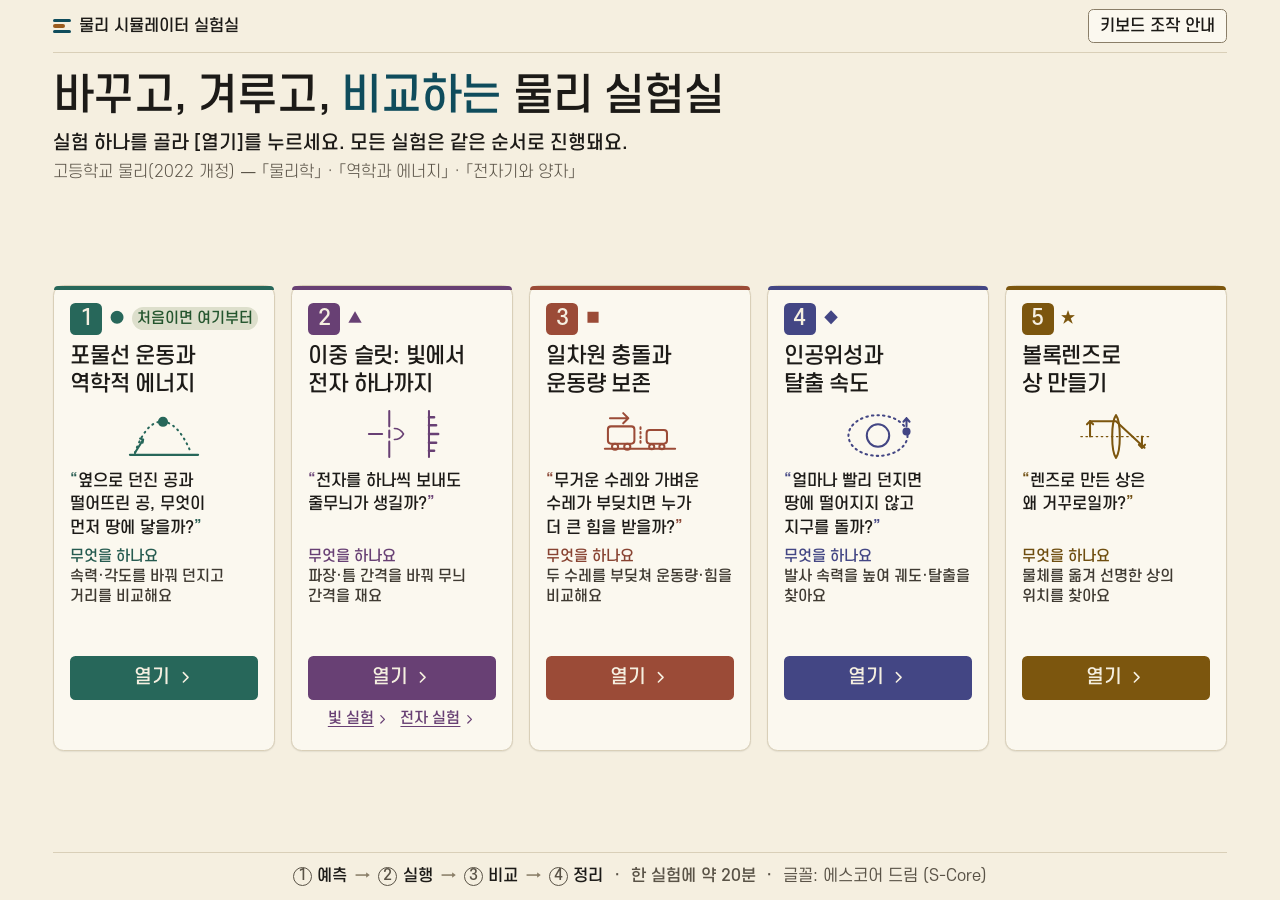
==== index.html @ bd586a61 "허브: 1번 카드 '처음이면 여기부터' 칩을 숫자 줄에 두어 제목 높이 맞춤 Co-Authored-By: Claude Opus 5.5 <noreply@anthropic.com>" ====
<!doctype html>
<html lang="ko">
<head>
  <meta charset="utf-8">
  <meta name="viewport" content="width=device-width, initial-scale=1, maximum-scale=1, user-scalable=no">
  <title>물리 시뮬레이터 실험실</title>
  <link rel="stylesheet" href="shared/fonts.css">
  <link rel="stylesheet" href="shared/tokens.css">
  <link rel="stylesheet" href="shared/base.css">
  <script src="shared/icons.js"></script>
  <style>
    /* 허브 표지 전용 (1920×1080, 단위 u) — R2: docs/개선/R2_계획.md §3 F */
    .hub { display: grid; grid-template-rows: calc(80 * var(--u)) auto minmax(0, 1fr) calc(72 * var(--u)); padding: 0 calc(80 * var(--u)); }
    .hub-nav { display: flex; align-items: center; justify-content: space-between; border-bottom: 1px solid var(--color-line); }
    .hub-nav .menu__name { font-size: var(--fs-meta); color: var(--color-ink); }
    .hub-nav__right { position: relative; display: flex; gap: var(--space-2); }
    .hub-nav__right .btn { min-height: calc(52 * var(--u)); padding: 0 var(--space-4); font-size: var(--fs-meta); border-width: calc(2 * var(--u)); }
    .hub-keys {
      position: absolute; right: 0; top: calc(100% + var(--space-2)); z-index: 20; width: calc(560 * var(--u));
      display: grid; grid-template-columns: auto 1fr; gap: var(--space-2) var(--space-4); align-items: baseline;
      padding: var(--space-5); border-radius: var(--radius-lg);
      background: var(--color-paper-raised); border: 1px solid var(--color-line-strong); box-shadow: var(--shadow-lg);
      font: var(--font-weight-medium) var(--fs-meta)/1.4 var(--font-sans);
    }
    .hub-keys[hidden] { display: none; }
    @media (pointer: coarse) { .hub-keys__btn { display: none !important; } }
    .hub-head { padding: calc(28 * var(--u)) 0 calc(24 * var(--u)); display: grid; gap: var(--space-3); }
    .hub-title { font: var(--font-weight-black) calc(64 * var(--u))/1.15 var(--font-serif); letter-spacing: -0.02em; word-break: keep-all; }
    .hub-title span { color: var(--color-primary); }
    .hub-sub { font: var(--font-weight-medium) var(--fs-body)/1.5 var(--font-sans); color: var(--color-ink); word-break: keep-all; }
    .hub-sub small { display: block; margin-top: var(--space-1); font-size: var(--fs-meta); font-weight: var(--font-weight-light); color: var(--color-ink-muted); }   /* R4: 24u · 300 */
    .cards { display: grid; grid-template-columns: repeat(5, minmax(0, 1fr)); align-items: center; gap: calc(24 * var(--u)); min-height: 0; padding-bottom: calc(24 * var(--u)); }
    .card {
      position: relative; display: flex; flex-direction: column; gap: var(--space-3);
      min-height: 0; height: 100%; max-height: calc(700 * var(--u));   /* R4 마무리: 16:9 는 칸(≈686u)을 그대로 채우고, 세로가 긴 화면은 700u 에서 멈춰 가운데 (카드 속 빈 공간 방지) */
      padding: calc(26 * var(--u)) var(--space-5) var(--space-5);
      border-radius: var(--radius-lg);
      background: var(--color-paper-raised);
      border: 1px solid var(--color-line);
      box-shadow: var(--shadow-sm);
      transition: border-color var(--dur-fast) var(--dur-ease), transform var(--dur-fast) var(--dur-ease), box-shadow var(--dur-fast) var(--dur-ease);
    }
    .card::before { content: ""; position: absolute; left: 0; right: 0; top: 0; height: calc(6 * var(--u)); border-radius: var(--radius-lg) var(--radius-lg) 0 0; background: var(--sim); }
    html:not(.cursor-hidden) .card:hover, .card:focus-within { border-color: var(--sim); box-shadow: var(--shadow-md); transform: translateY(calc(-3 * var(--u))); }
    .card__top { align-self: stretch; display: flex; align-items: center; gap: var(--space-2); flex-wrap: nowrap; min-height: calc(48 * var(--u)); }
    .card__key {
      display: grid; place-items: center; width: calc(48 * var(--u)); height: calc(48 * var(--u)); flex: none;
      border-radius: var(--radius-md); background: var(--sim); color: var(--color-paper);
      font: var(--font-weight-bold) var(--fs-h3)/1 var(--font-num);
    }
    /* 색약 보조: 번호 옆 모양 기호 ●▲■◆★ */
    .card__mark { display: inline-grid; place-items: center; width: calc(28 * var(--u)); height: calc(28 * var(--u)); font: var(--font-weight-black) calc(22 * var(--u))/1 var(--font-sans); color: var(--sim); }
    .card__first { margin-left: auto; padding: var(--space-1) var(--space-2); border-radius: var(--radius-pill); background: var(--color-ok-tint); color: var(--color-ok-text); font: var(--font-weight-bold) var(--fs-caption)/1.2 var(--font-sans); white-space: nowrap; }
    .card__title { font: var(--font-weight-bold) calc(32 * var(--u))/1.3 var(--font-serif); color: var(--color-ink); word-break: keep-all; min-height: calc(2 * 1.3 * 32 * var(--u)); text-wrap: balance; white-space: pre-line; }
    /* 가운데: 선화 아이콘 + 무엇을 하나요 2줄 + 순서·시간 */
    .card__mid { flex: 1 1 auto; min-height: 0; display: grid; align-content: start; justify-items: center; gap: var(--space-3); }
    .card__icon { width: calc(120 * var(--u)); height: calc(84 * var(--u)); color: var(--sim); }
    .card__icon svg { width: 100%; height: 100%; display: block; }
    .card__q { width: 100%; min-height: calc(3 * 1.45 * var(--fs-meta)); font: var(--font-weight-medium) var(--fs-meta)/1.45 var(--font-sans); color: var(--color-ink); word-break: keep-all; text-wrap: balance; }
    .card__q::before { content: "“"; color: var(--sim-text); font-weight: var(--font-weight-bold); }
    .card__q::after { content: "”"; color: var(--sim-text); font-weight: var(--font-weight-bold); }
    .card__what { width: 100%; display: grid; gap: calc(2 * var(--u)); font: var(--font-weight-medium) var(--fs-caption)/1.4 var(--font-sans); color: var(--color-ink-chip); word-break: keep-all; }
    .card__what b { font: var(--font-weight-bold) var(--fs-caption)/1.2 var(--font-sans); color: var(--sim-text); }
    .card__flow { width: 100%; font: var(--font-weight-semibold) var(--fs-caption)/1.3 var(--font-sans); color: var(--color-ink-chip); word-break: keep-all; }
    .card__subj { align-self: flex-start; padding: var(--space-1) var(--space-3); border-radius: var(--radius-pill); background: var(--sim-tint); color: var(--sim-text); font: var(--font-weight-semibold) var(--fs-caption)/1.3 var(--font-sans); word-break: keep-all; }
    .card__go { margin-top: auto; display: grid; gap: var(--space-2); }
    .card__open {
      display: flex; align-items: center; justify-content: center; gap: var(--space-3);
      min-height: var(--tap); border-radius: var(--radius-md);
      border: calc(3 * var(--u)) solid var(--sim); color: var(--color-paper); background: var(--sim);
      font: var(--font-weight-bold) var(--fs-body)/1 var(--font-sans);
    }
    .card__open .ico { width: calc(28 * var(--u)); height: calc(28 * var(--u)); margin-left: calc(-4 * var(--u)); }
    .card__links a .ico { width: 1em; height: 1em; margin-left: calc(2 * var(--u)); }
    .card__links { min-height: calc(44 * var(--u)); display: flex; flex-wrap: wrap; gap: 0 var(--space-4); justify-content: center; margin-top: 0; }
    .card__links a {
      display: inline-flex; align-items: center; min-height: calc(44 * var(--u));
      font: var(--font-weight-semibold) var(--fs-caption)/1.25 var(--font-sans); color: var(--sim-text);
      text-decoration: underline; text-underline-offset: calc(4 * var(--u)); word-break: keep-all;
    }
    html:not(.cursor-hidden) .card__open:hover { filter: brightness(0.92); }
    /* 성취기준 코드는 교사 모드(?teacher=1)에서만 */
    .card__std { display: none; font: var(--font-weight-medium) var(--fs-caption)/1.3 var(--font-num); color: var(--color-ink-chip); text-align: center; }
    html.is-teacher .card__std { display: block; }
    .hub-foot { display: flex; align-items: center; justify-content: center; gap: var(--space-4); border-top: 1px solid var(--color-line); font: var(--font-weight-semibold) var(--fs-meta)/1.4 var(--font-sans); color: var(--color-ink-muted); }
    .hub-foot__credit { font-weight: var(--font-weight-regular); }
    .flow { display: flex; align-items: center; gap: var(--space-3); }
    .flow b { display: inline-flex; align-items: center; gap: var(--space-2); color: var(--color-ink); }
    .flow i { font-style: normal; color: var(--color-line-strong); }
    .flow .circ { font-size: var(--fs-caption); color: var(--color-ink-muted); }
  </style>
</head>
<body>
  <div class="app">
    <div class="slide hub">
      <nav class="hub-nav" aria-label="표지 메뉴">
        <span class="menu__brand">
          <span class="brand-mark" aria-hidden="true"><i></i><i></i><i></i></span>
          <span class="menu__name">물리 시뮬레이터 실험실</span>
        </span>
        <span class="hub-nav__right">
          <button class="btn btn--outline hub-keys__btn" type="button" id="keysBtn" aria-expanded="false">키보드 조작 안내</button>
          <span class="hub-keys" id="keys" hidden role="note">
            <kbd>1</kbd><span>~ <kbd>5</kbd> 카드 바로 열기</span>
            <kbd>← →</kbd><span>카드 고르기 · <kbd>Enter</kbd> 열기</span>
            <kbd>F</kbd><span>전체 화면</span>
            <kbd>Esc</kbd><span>실험 화면에서 두 번 누르면 이 화면으로</span>
          </span>
        </span>
      </nav>

      <header class="hub-head">
        <h1 class="hub-title">바꾸고, 겨루고, <span>비교하는</span> 물리 실험실</h1>
        <p class="hub-sub">실험 하나를 골라 [열기]를 누르세요. 모든 실험은 같은 순서로 진행돼요.
          <small>고등학교 물리(2022 개정) — 「물리학」 · 「역학과 에너지」 · 「전자기와 양자」</small></p>
      </header>

      <main class="cards" id="cards" aria-label="실험 5가지"></main>

      <footer class="hub-foot">
        <span class="flow" aria-label="모든 실험의 순서"><b><span class="circ" aria-hidden="true">1</span> 예측</b><i>→</i><b><span class="circ" aria-hidden="true">2</span> 실행</b><i>→</i><b><span class="circ" aria-hidden="true">3</span> 비교</b><i>→</i><b><span class="circ" aria-hidden="true">4</span> 정리</b></span>
        <span aria-hidden="true">·</span><span>한 실험에 약 20분</span>
        <span aria-hidden="true">·</span><span class="hub-foot__credit">글꼴: 에스코어 드림 (S-Core)</span>
      </footer>
    </div>
  </div>

  <script>
  (function () {
    'use strict';
    // 카드 정보: docs/04_팀장결정서.md §1-1·§4, docs/개선/R2_계획.md F (성취기준은 결정서에 확인된 것만, 교사 모드에서만 보임)
    // 아이콘: 선화(stroke=currentColor) — 시뮬레이터 식별색으로 그려진다
    var ICON = {
      projectile: '<svg viewBox="0 0 150 110" fill="none" stroke="currentColor" stroke-width="4" stroke-linecap="round" stroke-linejoin="round"><path d="M8 96h134"/><path d="M18 92 C 45 10, 95 10, 128 92" stroke-dasharray="2 9"/><circle cx="73" cy="31" r="8" fill="currentColor"/><path d="M18 92l16-26" /><path d="M28 64l6 2 -1 6"/></svg>',
      slit: '<svg viewBox="0 0 150 110" fill="none" stroke="currentColor" stroke-width="4" stroke-linecap="round"><path d="M10 55h26"/><path d="M50 10v30M50 48v14M50 70v30"/><path d="M60 44c10 0 14 4 18 11M60 66c10 0 14-4 18-11" stroke-width="3"/><path d="M128 10v90"/><path d="M128 22h10M128 38h14M128 55h18M128 72h14M128 88h10" stroke-width="5"/></svg>',
      collision: '<svg viewBox="0 0 150 110" fill="none" stroke="currentColor" stroke-width="4" stroke-linecap="round" stroke-linejoin="round"><path d="M6 84h138"/><rect x="12" y="40" width="52" height="34" rx="6"/><rect x="88" y="47" width="40" height="27" rx="6"/><circle cx="26" cy="80" r="6"/><circle cx="50" cy="80" r="6"/><circle cx="98" cy="80" r="5"/><circle cx="118" cy="80" r="5"/><path d="M16 24h36M42 14l10 10-10 10"/><path d="M76 42v32" stroke-dasharray="3 6"/></svg>',
      orbit: '<svg viewBox="0 0 150 110" fill="none" stroke="currentColor" stroke-width="4" stroke-linecap="round"><circle cx="75" cy="58" r="22"/><ellipse cx="75" cy="58" rx="58" ry="40" stroke-dasharray="3 8"/><circle cx="131" cy="50" r="6" fill="currentColor"/><path d="M131 40v-16M131 24l-6 7M131 24l6 7"/></svg>',
      lens: '<svg viewBox="0 0 150 110" fill="none" stroke="currentColor" stroke-width="4" stroke-linecap="round" stroke-linejoin="round"><path d="M6 60h138" stroke-dasharray="3 7" stroke-width="2.5"/><path d="M75 18c10 14 10 70 0 84c-10-14-10-70 0-84z"/><path d="M24 60V30"/><path d="M18 36l6-6 6 6"/><path d="M24 30l51 0 56 52" /><path d="M126 60v22"/><path d="M120 76l6 6 6-6"/></svg>'
    };
    var SIMS = [
      { slug: 'projectile-energy', icon: 'projectile', title: '포물선 운동과 역학적 에너지', subj: '역학과 에너지',
        q: '옆으로 던진 공과 떨어뜨린 공, 무엇이 먼저 땅에 닿을까?', what: '속력·각도를 바꿔 던지고 거리를 비교해요', std: '[12역학01-02]' },
      { slug: 'double-slit-quantum', icon: 'slit', title: '이중 슬릿: 빛에서 전자 하나까지', subj: '물리학 · 전자기와 양자',
        q: '전자를 하나씩 보내도 줄무늬가 생길까?', what: '파장·틈 간격을 바꿔 무늬 간격을 재요', std: '[12물리03-01] [12전자03-01]',
        sub: [{ mode: 'physics', label: '빛 실험', full: '빛으로 줄무늬 재기' }, { mode: 'quantum', label: '전자 실험', full: '전자 하나씩 보내기' }] },
      { slug: 'collision-momentum', icon: 'collision', title: '일차원 충돌과 운동량 보존', subj: '물리학',
        q: '무거운 수레와 가벼운 수레가 부딪치면 누가 더 큰 힘을 받을까?', what: '두 수레를 부딪쳐 운동량·힘을 비교해요', std: '[12물리01-03]' },
      { slug: 'orbit-gravity', icon: 'orbit', title: '인공위성과\n탈출 속도', subj: '역학과 에너지',
        q: '얼마나 빨리 던지면 땅에 떨어지지 않고 지구를 돌까?', what: '발사 속력을 높여 궤도·탈출을 찾아요', std: '[12역학01-03·04·05]', mode: 'cannon' },
      { slug: 'convex-lens', icon: 'lens', title: '볼록렌즈로\n상 만들기', subj: '물리학',
        q: '렌즈로 만든 상은 왜 거꾸로일까?', what: '물체를 옮겨 선명한 상의 위치를 찾아요', std: '[12물리03-02]' }
    ];
    var MARKS = ['●', '▲', '■', '◆', '★'];
    function el(tag, cls, text) { var e = document.createElement(tag); if (cls) e.className = cls; if (text !== undefined) e.textContent = text; return e; }
    var box = document.getElementById('cards');
    var openLinks = [];
    SIMS.forEach(function (s, i) {
      var base = 'sims/' + s.slug + '/index.html';
      var card = el('article', 'card');
      card.setAttribute('data-sim', s.slug);
      var top = el('div', 'card__top');
      top.appendChild(el('span', 'card__key num', String(i + 1)));
      var mk = el('span', 'card__mark', MARKS[i]); mk.setAttribute('aria-hidden', 'true'); top.appendChild(mk);
      if (i === 0) top.appendChild(el('span', 'card__first', '처음이면 여기부터'));
      card.appendChild(top);
      card.appendChild(el('h2', 'card__title', s.title));
      var mid = el('div', 'card__mid');
      var ic = el('div', 'card__icon'); ic.setAttribute('aria-hidden', 'true'); ic.innerHTML = ICON[s.icon];
      mid.appendChild(ic);
      mid.appendChild(el('p', 'card__q', s.q));
      var what = el('p', 'card__what');
      what.appendChild(el('b', null, '무엇을 하나요'));
      what.appendChild(el('span', null, s.what));
      mid.appendChild(what);
      card.appendChild(mid);
      var go = el('div', 'card__go');
      // 카드 5장 모두 [열기] 하나 (이중 슬릿은 아래 작은 링크 2개로 바로 가기)
      var a = el('a', 'card__open', '열기');
      a.insertAdjacentHTML('beforeend', SimIcons.html('chev-right'));   // R4: ▸ → SVG 아이콘 (shared/icons.js)
      a.href = base + (s.mode ? '?mode=' + s.mode : '');
      a.setAttribute('aria-label', (i + 1) + '번 ' + s.title.replace(/\n/g, ' ') + ' 열기');
      go.appendChild(a);
      openLinks.push(a);
      // [열기] 높이를 다섯 장 모두 같게: 링크 줄 자리를 늘 남겨 둔다
      var links = el('div', 'card__links');
      go.appendChild(links);
      if (s.sub) {
        s.sub.forEach(function (m) {
          var l = el('a', null, m.label);
          l.insertAdjacentHTML('beforeend', SimIcons.html('chev-right'));
          l.href = base + '?mode=' + m.mode;
          l.setAttribute('aria-label', (i + 1) + '번 ' + s.title.replace(/\n/g, ' ') + ' — ' + m.full + '로 바로 열기'); l.title = m.full;
          links.appendChild(l);
        });
      }
      var std = el('span', 'card__std', s.std); std.title = s.subj; go.appendChild(std);
      card.appendChild(go);
      card.addEventListener('click', function (e) {
        if (e.target.closest('a')) return;
        location.href = openLinks[i].href;
      });
      card.style.cursor = 'pointer';
      box.appendChild(card);
    });

    var keysBtn = document.getElementById('keysBtn'), keys = document.getElementById('keys');
    keysBtn.addEventListener('click', function () { keys.hidden = !keys.hidden; keysBtn.setAttribute('aria-expanded', String(!keys.hidden)); });
    if (/[?&]teacher=1\b/.test(location.search)) document.documentElement.classList.add('is-teacher');

    document.addEventListener('keydown', function (e) {
      if (e.ctrlKey || e.metaKey || e.altKey) return;
      var m = /^(?:Digit|Numpad)([1-5])$/.exec(e.code);
      if (m) { e.preventDefault(); location.href = openLinks[+m[1] - 1].href; return; }
      if (e.code === 'Escape') { keys.hidden = true; return; }
      if (e.code === 'KeyF' && !e.repeat) {
        e.preventDefault();
        var d = document, r = d.documentElement;
        try {
          if (!(d.fullscreenElement || d.webkitFullscreenElement)) (r.requestFullscreen || r.webkitRequestFullscreen).call(r);
          else (d.exitFullscreen || d.webkitExitFullscreen).call(d);
        } catch (err) { /* 지원 안 함 */ }
        return;
      }
      if (e.code === 'ArrowRight' || e.code === 'ArrowLeft' || e.code === 'PageDown' || e.code === 'PageUp') {
        e.preventDefault();
        var cur = openLinks.indexOf(document.activeElement);
        if (cur < 0) { var c = document.activeElement && document.activeElement.closest && document.activeElement.closest('.card'); if (c) cur = Array.prototype.indexOf.call(box.children, c); }
        var dir = (e.code === 'ArrowRight' || e.code === 'PageDown') ? 1 : -1;
        var next = cur < 0 ? (dir > 0 ? 0 : openLinks.length - 1) : (cur + dir + openLinks.length) % openLinks.length;
        openLinks[next].focus();
      }
    });

    var html = document.documentElement, t = 0;
    function show() { html.classList.remove('cursor-hidden'); clearTimeout(t); t = setTimeout(function () { html.classList.add('cursor-hidden'); }, 3000); }
    document.addEventListener('mousemove', show, { passive: true });
    show();
    document.addEventListener('gesturestart', function (e) { e.preventDefault(); });
  })();
  </script>
</body>
</html>
---- shared/fonts.css ----
/* =====================================================================
   물리 시뮬레이터 실험실 — 글꼴 (모두 로컬 파일, 인터넷 불필요, file:// 동작)
   R4 (2026-10-28): 사이트 전체 글꼴 = 에스코어 드림 (S-Core Dream) 3·4·5
     - SCDream3.otf  Light   → font-weight 300  (보조 글, 24u 이상만)
     - SCDream4.otf  Regular → font-weight 400  (본문 기본)
     - SCDream5.otf  Medium  → font-weight 500  (제목·버튼·숫자·강조 — 이보다 굵은 굵기는 쓰지 않는다)
   (주)에스코어 무료 배포 글꼴. 라이선스 원문: fonts/LICENSE_SCDream.txt
   라이선스 조건: 공식 OTF 원본 그대로 쓴다 — woff/woff2 변환·subset·글꼴 이름 수정 금지.
   물리 기호(이탤릭 세리프)는 글꼴 파일 없이 시스템 세리프(--font-math, tokens.css)로 그린다.
   ===================================================================== */

@font-face {
  font-family: 'S-Core Dream';
  font-weight: 300;
  font-style: normal;
  font-display: swap;
  src: url('fonts/SCDream3.otf') format('opentype');
}
@font-face {
  font-family: 'S-Core Dream';
  font-weight: 400;
  font-style: normal;
  font-display: swap;
  src: url('fonts/SCDream4.otf') format('opentype');
}
@font-face {
  font-family: 'S-Core Dream';
  font-weight: 500;
  font-style: normal;
  font-display: swap;
  src: url('fonts/SCDream5.otf') format('opentype');
}
---- shared/tokens.css ----
/* =====================================================================
   물리 시뮬레이터 실험실 — 디자인 토큰 (공통 틀, 2026-10-28)
   근거: docs/04_팀장결정서.md §2 · 레퍼런스 32_프랑스혁명-수업사이트/src/styles/tokens.css
   사용법: docs/SIMKIT.md

   규칙
   - 모든 크기는 "1920×1080 기준 px 숫자 × var(--u)" 로 쓴다.
       예) font-size: calc(30 * var(--u));  padding: var(--space-5);
   - px 를 직접 쓰는 것은 1px 선(hairline)뿐이다.
   - 색은 반드시 --color-* 이름으로만 쓴다(컴포넌트·sim.js 에 16진수 직접 금지).
     Canvas 에서는 SimKit.color('--color-primary') 로 읽는다.
   - 레퍼런스의 navy / red / period / highlight / bar 토큰은 쓰지 않는다.
   - color-mix() 금지(구형 브라우저 file:// 대비) — tint 는 아래 고정 16진수.

   불러오는 순서: fonts.css → tokens.css → base.css → shell.css → sim.js

   대비(WCAG 2.x 공식, node 로 재계산 2026-10-28, 바탕 paper #F5EFE0 기준)
     ink 15.1 · ink-muted 6.6 · line-strong 3.5(UI) · focus 3.7(UI)
     primary 8.3 (tint 위 7.4, paper 글자 on primary 8.3) · copper 4.7 · copper-text 6.8 (tint 위 6.2)
     q-energy-k 5.2 · q-energy-p 3.3(면·선 전용, 글자는 -text 5.2) · q-energy-heat 5.2
     ok 5.6 · warn 7.3 · rec-3 7.3
     식별색(R1 채도 −20%) on paper: projectile 5.8 · slit 7.1 · collision 5.3 · orbit 7.5 · lens 5.7
     식별색 on 자기 tint: projectile 4.5 · collision 4.4 · lens 4.4 → tint 위 글자는 반드시 -text
       (-text on tint: projectile 5.8 · collision 5.4 · lens 5.7 · slit 5.9 · orbit 6.2)
   ===================================================================== */

:root {
  /* ---------- 0. 비례 단위 --------------------------------------------- */
  /* 1920×1080 화면에서 1px. 1280×720 → 0.667px. 하한 없음(통째로 줄어듦). */
  --u: min(calc(100vw / 1920), calc(100vh / 1080));
  /* R4: 세로 여유(px 길이값). 16:9 보다 세로가 긴 화면(4:3 태블릿 등)에서만 0 보다 크다 — 아래 @media.
     실험 화면·오른쪽 칸이 이만큼 길어지고, 하단 띠·막대는 이만큼 아래로 내려간다(shell.css). */
  --extra: 0px;
  --extra-max: calc(440 * var(--u));   /* 무대 최대 1080+440 = 1520u */
  --design-w: 1920;
  --design-h: 1080;

  /* ---------- 1. 색: 바탕·글자·선 (레퍼런스 그대로) -------------------- */
  --color-paper:        #F5EFE0; /* 화면 바탕 · 레터박스 */
  --color-paper-raised: #FBF8EF; /* 카드·버튼·입력칸·실험 화면 바탕 */
  --color-paper-sunk:   #ECE3CE; /* 조절 패널·표 머리·라벨 칩 */
  --color-paper-scrim:  rgb(245 239 224 / 0.88); /* 실험 화면 위 반투명 판(예측 카드 뒤) */
  --color-paper-glass:  rgb(245 239 224 / 0.85); /* 진행 알약 */

  --color-ink:          #1C1A17; /* 본문·제목 (15.1:1) */
  --color-ink-muted:    #5A5347; /* 보조 글 (6.6:1, sunk 위 6.0:1) — R1: 팀장 계획 §2-3 */
  --color-ink-inverse:  #FFFFFF;

  --color-line:         #D9CFB8; /* 장식 구분선·카드 테두리 */
  --color-line-strong:  #8A7E68; /* 눈금선·의미 있는 테두리 (3.5:1) */
  --color-grid:         #E6DCC6; /* 실험 화면·그래프 모눈 (장식) */

  --color-focus:         #B26B00; /* 키보드 포커스 (3.7:1) — 선택(청록)과 구분 */
  --color-focus-on-dark: #FFD27A;

  /* ---------- 2. 색: 포인트 '실험실 노트' (청록 잉크 + 구리 기구) ------- */
  --color-primary:        #0F4C5C; /* 선택·현재 단계·주 버튼·속도 화살표 (8.3:1) */
  --color-primary-dark:   #0A3542; /* 주 버튼 마우스 올림 */
  --color-primary-tint:   #D6E6EA; /* 눌린 버튼·선택 카드 바탕·표 머리·'즉시' 꼬리표 */
  --color-primary-text:   #0F4C5C;

  --color-copper:         #9A5B1E; /* 면·선·힘/가속도 화살표 (4.7:1) */
  --color-copper-text:    #7A4612; /* 구리색 글자 (6.8:1) */
  --color-copper-tint:    #F1E4D3; /* 안내 칩·'다시 시작' 꼬리표 바탕 */

  /* ---------- 3. 물리량 공통 색 (모든 시뮬레이터에서 같은 뜻) ----------- */
  --color-q-velocity:      var(--color-primary); /* 속도 화살표 */
  --color-q-force:         var(--color-copper);  /* 힘·가속도 화살표 */
  --color-q-energy-k:      #1F6F5F; /* 운동 에너지 */
  --color-q-energy-p:      #B07A00; /* 위치 에너지 (면·선 전용) */
  --color-q-energy-p-text: #8A5A00; /* 위치 에너지 글자 */
  --color-q-energy-heat:   #A8432A; /* 열·손실 */
  --color-q-ghost:         rgb(28 26 23 / 0.35); /* 직전 실행 흐림 */

  /* ---------- 4. 기록 5회 = 색 + 선 모양 ------------------------------- */
  /* dash 는 SVG stroke-dasharray / Canvas setLineDash 숫자(u 단위). none = 실선 */
  --color-rec-1: #0F4C5C;  --dash-rec-1: none;       --width-rec-1: 4;  /* 실선 */
  --color-rec-2: #9A5B1E;  --dash-rec-2: 12 8;       --width-rec-2: 4;  /* 점선 */
  --color-rec-3: #6B3A7A;  --dash-rec-3: 20 8 4 8;   --width-rec-3: 4;  /* 쇄선 */
  --color-rec-4: #1F6F5F;  --dash-rec-4: 4 6;        --width-rec-4: 5;  /* 촘촘 점선 */
  --color-rec-5: #4E473C;  --dash-rec-5: none;       --width-rec-5: 2;  /* 가는 실선 */

  /* ---------- 5. 상태 ------------------------------------------------ */
  --color-ok:        #2E6B3A; /* 예측 맞음 (5.6:1) */
  --color-ok-tint:   #DDDFCC;
  --color-warn:      #8E2A26; /* 범위 밖 입력·'두 가지를 바꿨어요' (7.3:1) */
  --color-warn-tint: #E9D7CA;
  /* R2: 글자 전용 (tint 바탕 위에서도 7:1 이상) */
  --color-ok-text:   #24552E;
  --color-warn-text: #7A211E;
  /* R2: 모서리 칩·상태 칩 글자 (muted 보다 진하게) */
  --color-ink-chip:  #3F3A32;
  /* R2: 실험 화면 위 토스트(반투명 먹색) · 예측/모드 창 뒤 어둡기 0.25 */
  --color-toast:     rgb(28 26 23 / 0.86);
  --color-dim:       rgb(74 58 40 / 0.28);   /* R3: 차가운 회색 → 따뜻한 갈색 반투명 */
  /* R3: 캔버스 안 검은 면(슬릿·확대창 등) 전용 · 캔버스 라벨 뒤 종이 배경 */
  --color-canvas-dark:  #2A2521;
  --color-paper-label:  rgb(251 248 239 / 0.85);

  /* ---------- 6. 시뮬레이터 식별색 (허브 카드·제목 밑줄·성취기준 칩) ---- */
  /* tint = 식별색 12% + paper 88% (고정값). tint 위 글자는 -text 를 쓴다. */
  --color-sim-projectile:      #27675A; /* 숲 청록 — 포물선 (R1 채도 −20%) */
  --color-sim-projectile-tint: #DCDFD0;
  --color-sim-projectile-text: #265B50;
  --color-sim-slit:            #684074; /* 자주 — 이중 슬릿·양자 */
  --color-sim-slit-tint:       #E4DAD3;
  --color-sim-slit-text:       #684074;
  --color-sim-collision:       #9B4B37; /* 벽돌 주홍 — 충돌 */
  --color-sim-collision-tint:  #EADBCC;
  --color-sim-collision-text:  #884332;
  --color-sim-orbit:           #434684; /* 밤하늘 남보라 — 위성 */
  --color-sim-orbit-tint:      #E0DBD5;
  --color-sim-orbit-text:      #434684;
  --color-sim-lens:            #7C560E; /* 황동 — 렌즈 */
  --color-sim-lens-tint:       #E6DDC7;
  --color-sim-lens-text:       #6E4D0F;

  /* 지금 시뮬레이터 색 (아래 [data-sim] 에서 바뀜). 컴포넌트는 이것만 쓴다. */
  --sim:      var(--color-primary);
  --sim-tint: var(--color-primary-tint);
  --sim-text: var(--color-primary-text);

  /* ---------- 7. 글꼴 (R4: 에스코어 드림 3·4·5 — fonts.css) ------------- */
  --font-sans:  "S-Core Dream", "Malgun Gothic", "Apple SD Gothic Neo", system-ui, sans-serif;
  --font-serif: var(--font-sans);   /* R4: 제목·질문도 에스코어 500 (명조 제거). 이름은 예전 코드 호환용 */
  --font-num:   var(--font-sans);   /* R4: 에스코어는 같은 굵기 안에서 숫자 10개 폭이 같다(tnum 불필요) */
  /* R4: 물리 기호 전용 — 이탤릭 세리프(시스템 글꼴, 파일 없음). .var__sym · .sym · 캔버스 SK.text 의 $…$ */
  --font-math:  "Times New Roman", "Cambria", "Batang", "AppleMyungjo", serif;

  /* R4 굵기 규칙: 본문 400 · 24u 이상 보조 글 300 · 제목·버튼·숫자·강조 500. 500 보다 굵게 쓰지 않는다(위계는 크기·색) */
  --font-weight-light:    300;
  --font-weight-regular:  400;
  --font-weight-medium:   500;
  --font-weight-semibold: 500;   /* R4: 600 → 500 */
  --font-weight-bold:     500;   /* R4: 700 → 500 */
  --font-weight-black:    500;   /* R4: 900 → 500 */

  --font-lh-tight: 1.2;
  --font-lh-snug:  1.4;
  --font-lh-body:  1.6;
  --font-tracking-title: -0.01em;

  /* ---------- 8. 글자 크기 (괄호 = 1920 / 1280 화면 실제 px) ------------ */
  --fs-display: calc(96 * var(--u)); /* (96/64) 허브 제목 */
  --fs-meter:   calc(56 * var(--u)); /* (56/37) 계기판 큰 숫자 */
  --fs-h1:      calc(48 * var(--u)); /* (48/32) 예측 카드 질문·허브 부제 */
  --fs-title:   calc(40 * var(--u)); /* (40/27) 시뮬레이터 제목(명조) */
  --fs-h2:      calc(40 * var(--u));
  --fs-h3:      calc(32 * var(--u)); /* (32/21) 카드 제목·질문 판 */
  --fs-body-lg: calc(30 * var(--u));
  --fs-body:    calc(28 * var(--u)); /* (28/19) 본문·버튼 — 본문 최소 */
  --fs-control: calc(26 * var(--u)); /* (26/17) 변수 이름·탭 */
  --fs-meta:    calc(24 * var(--u)); /* (24/16) 상태 줄·라벨·표 */
  --fs-caption: calc(22 * var(--u)); /* (22/15) 꼬리표·눈금·축 글자 최소값 (R2 20→22). 캔버스 글자도 이 값 이상 */
  --fs-task:    calc(28 * var(--u)); /* (28/19) R2 '지금 할 일' 문장 (굵게) */

  /* R2: 손가락으로 누르는 최소 크기 (1280 에서 44px) — ± 버튼·✕·접기·칩 토글·허브 버튼 */
  --tap: calc(66 * var(--u));

  /* R2: 색약 보조 — 기록·허브 카드 순서 모양 기호 (CSS content 용 문자열) */
  --mark-1: "●"; --mark-2: "▲"; --mark-3: "■"; --mark-4: "◆"; --mark-5: "★";

  /* ---------- 9. 간격 (4u 단위) --------------------------------------- */
  --space-1:  calc(4 * var(--u));
  --space-2:  calc(8 * var(--u));
  --space-3:  calc(12 * var(--u));
  --space-4:  calc(16 * var(--u));
  --space-5:  calc(24 * var(--u));
  --space-6:  calc(32 * var(--u));
  --space-7:  calc(48 * var(--u));
  --space-8:  calc(64 * var(--u));
  --space-9:  calc(80 * var(--u));
  --space-10: calc(96 * var(--u));

  /* 화면 뼈대 (결정서 §2-3) */
  --space-slide-w: calc(1920 * var(--u));
  --space-slide-h: calc(1080 * var(--u) + var(--extra));   /* R4: 세로 여유만큼 길어짐 (16:9 = 1080u) */
  --space-btn-h:    calc(72 * var(--u)); /* 버튼 최소 높이(터치) */
  --space-btn-h-lg: calc(88 * var(--u));
  --space-thumb:    calc(56 * var(--u)); /* 슬라이더 손잡이 (R1 48→56) */
  --space-track:    calc(10 * var(--u)); /* 슬라이더 트랙 */
  --space-btn-h-sm: calc(56 * var(--u)); /* 보조 버튼(작업 띠·막대 2단) */
  --space-border-select: calc(4 * var(--u));
  --space-focus-ring:    calc(4 * var(--u));

  /* ---------- 10. 모서리 ---------------------------------------------- */
  --radius-sm:   calc(4 * var(--u));
  --radius-md:   calc(8 * var(--u));
  --radius-lg:   calc(16 * var(--u));
  --radius-pill: 999px;

  /* ---------- 11. 그림자 (낮고 옅게 — 전자칠판 반사) ------------------- */
  --shadow-sm: 0 calc(1 * var(--u)) calc(2 * var(--u)) rgb(28 26 23 / 0.10);
  --shadow-md: 0 calc(4 * var(--u)) calc(12 * var(--u)) rgb(28 26 23 / 0.12);
  --shadow-lg: 0 calc(12 * var(--u)) calc(32 * var(--u)) rgb(28 26 23 / 0.16);

  /* ---------- 12. 움직임 (모두 0.3초 이하) ----------------------------- */
  --dur-instant: 0ms;
  --dur-fast:    120ms;
  --dur-base:    200ms;
  --dur-slow:    300ms; /* 상한 */
  --dur-ease:    cubic-bezier(0.2, 0, 0, 1);
  --dur-cursor-hide: 3000ms; /* 커서 숨김 대기 (sim.js 가 읽음) */
  --dur-notice:      2500ms; /* 안내 토스트 유지 (R2 3.0→2.5초) */

  /* ---------- 13. 아이콘 마스크 (R4) ------------------------------------- */
  /* CSS content 로 쓰던 ▾ ▴ ▸ ✓ ⚡ 자리 — mask-image 로 쓰고 background-color: currentColor 로 칠한다.
     모양은 shared/icons.js 의 같은 이름 아이콘과 같다(24×24). file:// 에서도 동작(데이터 URI). */
  --ico-chev-down: url("data:image/svg+xml,%3Csvg xmlns='http://www.w3.org/2000/svg' viewBox='0 0 24 24' fill='none' stroke='%23000' stroke-width='2.4' stroke-linecap='round' stroke-linejoin='round'%3E%3Cpath d='M6 9.5l6 6 6-6'/%3E%3C/svg%3E");
  --ico-chev-up: url("data:image/svg+xml,%3Csvg xmlns='http://www.w3.org/2000/svg' viewBox='0 0 24 24' fill='none' stroke='%23000' stroke-width='2.4' stroke-linecap='round' stroke-linejoin='round'%3E%3Cpath d='M6 14.5l6-6 6 6'/%3E%3C/svg%3E");
  --ico-chev-right: url("data:image/svg+xml,%3Csvg xmlns='http://www.w3.org/2000/svg' viewBox='0 0 24 24' fill='none' stroke='%23000' stroke-width='2.4' stroke-linecap='round' stroke-linejoin='round'%3E%3Cpath d='M9.5 6l6 6-6 6'/%3E%3C/svg%3E");
  --ico-check: url("data:image/svg+xml,%3Csvg xmlns='http://www.w3.org/2000/svg' viewBox='0 0 24 24' fill='none' stroke='%23000' stroke-width='2.4' stroke-linecap='round' stroke-linejoin='round'%3E%3Cpath d='M4.5 12.5l5 5L19.5 7'/%3E%3C/svg%3E");
  --ico-close: url("data:image/svg+xml,%3Csvg xmlns='http://www.w3.org/2000/svg' viewBox='0 0 24 24' fill='none' stroke='%23000' stroke-width='2.4' stroke-linecap='round' stroke-linejoin='round'%3E%3Cpath d='M6 6l12 12M18 6L6 18'/%3E%3C/svg%3E");
  --ico-bolt: url("data:image/svg+xml,%3Csvg xmlns='http://www.w3.org/2000/svg' viewBox='0 0 24 24' fill='%23000' stroke='%23000' stroke-width='2.4' stroke-linecap='round' stroke-linejoin='round'%3E%3Cpath d='M13 2.5L5 13.5h6l-1 8 8-11h-6z'/%3E%3C/svg%3E");
}

/* R4 태블릿 배치: 16:9 보다 세로가 긴 화면(1180×820·1024×768·세로 화면)은 --u 를 가로 기준으로 두고,
   남는 세로(최대 440u)를 --extra 로 실험 화면·오른쪽 칸에 준다. 1920×1080·1280×720 은 --extra 0 → 지금과 같다.
   더 넓은 화면(21:9)은 이 규칙 밖 → 예전처럼 양옆 띠. 세로 화면은 440u 를 넘는 나머지가 위아래 띠(깨지지만 않게). */
@media (max-aspect-ratio: 16/9) {
  :root {
    --u: calc(100vw / 1920);
    --extra: clamp(0px, calc(100vh - 1080 * var(--u)), var(--extra-max));
  }
}

/* 세로 휴대전화(폭 600px 이하)는 안내 띠 — shell.css. */

@media (prefers-reduced-motion: reduce) {
  :root { --dur-fast: 0ms; --dur-base: 0ms; --dur-slow: 0ms; }
}

/* 시뮬레이터 식별색 연결: <body data-sim="projectile-energy"> */
[data-sim="projectile-energy"]   { --sim: var(--color-sim-projectile); --sim-tint: var(--color-sim-projectile-tint); --sim-text: var(--color-sim-projectile-text); }
[data-sim="double-slit-quantum"] { --sim: var(--color-sim-slit);       --sim-tint: var(--color-sim-slit-tint);       --sim-text: var(--color-sim-slit-text); }
[data-sim="collision-momentum"]  { --sim: var(--color-sim-collision);  --sim-tint: var(--color-sim-collision-tint);  --sim-text: var(--color-sim-collision-text); }
[data-sim="orbit-gravity"]       { --sim: var(--color-sim-orbit);      --sim-tint: var(--color-sim-orbit-tint);      --sim-text: var(--color-sim-orbit-text); }
[data-sim="convex-lens"]         { --sim: var(--color-sim-lens);       --sim-tint: var(--color-sim-lens-tint);       --sim-text: var(--color-sim-lens-text); }
---- shared/base.css ----
/* =====================================================================
   물리 시뮬레이터 실험실 — 공통 기본 스타일·부품 (공통 틀, 2026-10-28)
   tokens.css 다음에 불러온다. 화면 뼈대 배치는 shell.css, 사용법은 docs/SIMKIT.md.
   부품 대부분은 sim.js(SimKit)가 마크업을 만들어 준다. 직접 쓸 때도 같은 클래스를 쓴다.
   목차
     1 리셋  2 문서·무대(16:9 레터박스)  3 상단 메뉴(브랜드 + 단계 탭)  4 버튼
     5 칩·꼬리표  6 변수 위젯(슬라이더+숫자칸)  7 상황 전환(세그먼트·카드·체크)
     8 프리셋 버튼  9 측정값 카드(계기판)  10 그래프 상자  11 기록 표
     12 생각해 보기 판  13 예측 카드  14 안내 말풍선·확인 창·서랍
     15 진행 알약·키 안내  16 포커스 링  17 커서 숨김·교사 모드·단계별 표시  18 기타
   ===================================================================== */

/* ---------- 1. 리셋 ------------------------------------------------------ */
*, *::before, *::after { box-sizing: border-box; }
* { margin: 0; padding: 0; }
ul, ol { list-style: none; }
img, svg, video, canvas { display: block; max-width: 100%; }
button, input, select, textarea { font: inherit; color: inherit; }
button { background: none; border: 0; cursor: pointer; }
a { color: inherit; text-decoration: none; }
table { border-collapse: collapse; }

/* ---------- 2. 문서 = 한 화면, 스크롤 없음 · 16:9 무대 ---------------------- */
html, body {
  width: 100%;
  height: 100%;
  overflow: hidden;
  background: var(--color-paper);   /* 레터박스도 미색 */
  touch-action: manipulation;       /* 핀치 확대·더블탭 확대 금지 */
  -webkit-text-size-adjust: 100%;
}
body {
  color: var(--color-ink);
  font-family: var(--font-sans);
  font-size: var(--fs-body);
  font-weight: var(--font-weight-regular);
  line-height: var(--font-lh-body);
  word-break: keep-all;
  overflow-wrap: break-word;
  -webkit-font-smoothing: antialiased;
  -webkit-tap-highlight-color: transparent;
  user-select: none;                /* 전자칠판에서 끌다가 글자가 선택되지 않게 */
}
input, textarea, .selectable { user-select: text; }

h1, h2, h3, h4 {
  font-family: var(--font-serif);
  font-weight: var(--font-weight-bold);
  line-height: var(--font-lh-tight);
  letter-spacing: var(--font-tracking-title);
}
.num { font-family: var(--font-num); font-variant-numeric: tabular-nums; }

/* .app = 창 전체, .slide = 1920×1080 설계 화면(세로 태블릿 1330×2000) 한 장 */
.app {
  width: 100vw;
  height: 100vh;
  display: grid;
  place-items: center;
  overflow: hidden;
  background: var(--color-paper);
}
.slide {
  position: relative;
  width: var(--space-slide-w);
  height: var(--space-slide-h);
  overflow: hidden;
  background: var(--color-paper);
}

@keyframes fade-in { from { opacity: 0; } to { opacity: 1; } }
@keyframes rise-in { from { opacity: 0; transform: translateY(calc(12 * var(--u))); } to { opacity: 1; transform: none; } }

/* ---------- 3. 상단 메뉴 (레퍼런스 Nav: 왼쪽 브랜드, 오른쪽 단계 탭) -------- */
.menu {
  display: flex;
  align-items: stretch;
  justify-content: space-between;
  gap: var(--space-5);
  border-bottom: 1px solid var(--color-line);
}
.menu__brand {
  display: flex; align-items: center; gap: calc(12 * var(--u));
  flex: none;
  color: var(--color-ink);
  border-radius: var(--radius-md);
}
/* 브랜드 표시: 비커 눈금 같은 세 줄(청록·구리·지금 시뮬레이터 색) */
.brand-mark { display: flex; flex-direction: column; gap: calc(3 * var(--u)); flex: none; }
.brand-mark i { display: block; height: calc(5 * var(--u)); border-radius: var(--radius-pill); }
.brand-mark i:nth-child(1) { width: calc(26 * var(--u)); background: var(--color-primary); }
.brand-mark i:nth-child(2) { width: calc(18 * var(--u)); background: var(--color-copper); }
.brand-mark i:nth-child(3) { width: calc(26 * var(--u)); background: var(--sim); }
.menu__name {
  font: var(--font-weight-bold) var(--fs-caption)/1.25 var(--font-serif);
  color: var(--color-ink-muted);
}
.menu__list { display: flex; align-items: stretch; flex: none; }
.menu__list li { display: flex; }
.menu__item {
  position: relative;
  display: flex; align-items: center;
  gap: calc(10 * var(--u));
  min-width: calc(112 * var(--u));
  padding: 0 var(--space-4);
  font: var(--font-weight-semibold) var(--fs-control)/1 var(--font-sans);
  color: var(--color-ink-muted);
  transition: color var(--dur-base) var(--dur-ease);
}
.menu__item + .menu__item::before, .menu__list li + li .menu__item::before {
  content: "›"; position: absolute; left: calc(-6 * var(--u));
  color: var(--color-line-strong); font-weight: var(--font-weight-regular);
}
.menu__key {
  display: inline-grid; place-items: center;
  width: calc(30 * var(--u)); height: calc(30 * var(--u));
  border-radius: var(--radius-pill);
  border: calc(2 * var(--u)) solid var(--color-line-strong);
  font: var(--font-weight-bold) calc(18 * var(--u))/1 var(--font-num);
  font-variant-numeric: tabular-nums;
}
.menu__item[aria-current="step"], .menu__item[aria-current="page"] {
  color: var(--color-primary); font-weight: var(--font-weight-bold);
}
.menu__item[aria-current="step"] .menu__key, .menu__item[aria-current="page"] .menu__key {
  background: var(--color-primary); border-color: var(--color-primary); color: var(--color-paper);
}
.menu__item[aria-current="step"]::after, .menu__item[aria-current="page"]::after {
  content: ""; position: absolute;
  left: var(--space-3); right: var(--space-3); bottom: 0;
  height: var(--space-border-select);
  background: var(--color-primary);
  border-radius: calc(2 * var(--u)) calc(2 * var(--u)) 0 0;
}
.menu__item.is-done .menu__key { border-color: var(--color-primary); color: var(--color-primary); }

/* ---------- 4. 버튼 (최소 72u) -------------------------------------------- */
.btn {
  display: inline-flex; align-items: center; justify-content: center;
  gap: var(--space-3);
  min-height: var(--space-btn-h);
  min-width: var(--space-btn-h);
  padding: 0 var(--space-6);
  border-radius: var(--radius-md);
  border: calc(3 * var(--u)) solid var(--color-line-strong);
  background: var(--color-paper-raised);
  color: var(--color-ink);
  font: var(--font-weight-semibold) var(--fs-body)/1 var(--font-sans);
  font-variant-numeric: tabular-nums;
  white-space: nowrap;
  cursor: pointer;
  transition: background-color var(--dur-fast) var(--dur-ease),
              border-color var(--dur-fast) var(--dur-ease),
              color var(--dur-fast) var(--dur-ease),
              transform var(--dur-fast) var(--dur-ease);
}
.btn:active { transform: translateY(1px); }
.btn--primary   { background: var(--color-primary); border-color: var(--color-primary); color: var(--color-paper); }
.btn--secondary { background: var(--color-paper-raised); border-color: var(--color-primary); color: var(--color-primary); }
.btn--quiet     { background: transparent; border-color: transparent; color: var(--color-ink-muted); }
.btn--danger    { background: var(--color-paper-raised); border-color: var(--color-warn); color: var(--color-warn); }
.btn--icon      { padding: 0; width: var(--space-btn-h); }
.btn--sm        { min-height: calc(56 * var(--u)); min-width: calc(56 * var(--u)); padding: 0 var(--space-4); font-size: var(--fs-meta); } /* 표 안 등 보조 버튼만 */
.btn--lg        { min-height: var(--space-btn-h-lg); padding: 0 var(--space-7); font-size: calc(36 * var(--u)); }
.btn[aria-pressed="true"] { background: var(--color-primary-tint); border-color: var(--color-primary); color: var(--color-primary); }
.btn:disabled, .btn[aria-disabled="true"] { opacity: 1; background: var(--color-paper-sunk); border-color: var(--color-line); color: var(--color-ink-muted); cursor: not-allowed; transform: none; } /* R3: 흐리게 대신 sunk 배경 */
/* 버튼 안 키 안내: [▶ 실행  Space] — R1: 기본 숨김. 마우스 올림·키보드 포커스·html.show-keys 일 때만 */
.btn__key { display: none; }
/* R2(B3): 마우스를 올렸을 때(정밀 포인터)·교사 설정 '단축키 글자 보이기' 에서만. 포커스만으로는 보이지 않음 */
@media (hover: hover) and (pointer: fine) { html:not(.cursor-hidden) .btn:hover > .btn__key { display: inline-block; } }
html.show-keys .btn__key { display: inline-block; }
@media (pointer: coarse) { html:not(.show-keys) .btn__key { display: none !important; } }
.btn__key {
  font: var(--font-weight-medium) var(--fs-caption)/1 var(--font-num);
  padding: calc(3 * var(--u)) var(--space-2);
  border: 1px solid currentColor; border-radius: var(--radius-sm);
  opacity: 0.75;
}
.btn__sub { display: block; font: var(--font-weight-medium) var(--fs-caption)/1.2 var(--font-sans); opacity: 0.85; }

html:not(.cursor-hidden) .btn--primary:not(:disabled):hover   { background: var(--color-primary-dark); border-color: var(--color-primary-dark); }
html:not(.cursor-hidden) .btn--secondary:not(:disabled):hover,
html:not(.cursor-hidden) .btn:not(.btn--primary):not(:disabled):hover { border-color: var(--color-primary); }
html:not(.cursor-hidden) .menu__item:hover { color: var(--color-primary); }

/* ---------- 5. 칩·꼬리표 --------------------------------------------------- */
.chip {
  display: inline-flex; align-items: center; gap: var(--space-2);
  height: calc(36 * var(--u)); padding: 0 var(--space-3);
  border-radius: var(--radius-pill);
  background: var(--color-paper-sunk); color: var(--color-ink-muted);
  font: var(--font-weight-semibold) var(--fs-caption)/1 var(--font-sans);
  white-space: nowrap;
}
.chip--sim      { background: var(--sim-tint); color: var(--sim-text); }  /* 과목·성취기준 */
.chip--primary  { background: var(--color-primary-tint); color: var(--color-primary-text); }
.chip--copper   { background: var(--color-copper-tint); color: var(--color-copper-text); }
.chip--warn     { background: var(--color-warn-tint); color: var(--color-warn); }
.chip--ok       { background: var(--color-ok-tint); color: var(--color-ok); }
.chip--outline  { background: transparent; box-shadow: inset 0 0 0 1px var(--color-line-strong); }
/* 프리셋 꼬리표 5종 */
.chip[data-tag="탐구 재현"] { background: var(--color-primary-tint); color: var(--color-primary-text); }
.chip[data-tag="대표 문항"] { background: var(--sim-tint); color: var(--sim-text); }
.chip[data-tag="오개념"]    { background: var(--color-warn-tint); color: var(--color-warn); }
.chip[data-tag="과학사"]    { background: var(--color-paper-sunk); color: var(--color-ink-muted); box-shadow: inset 0 0 0 1px var(--color-line-strong); }
.chip[data-tag="교통안전"]  { background: var(--color-copper-tint); color: var(--color-copper-text); }
/* 시뮬레이터별 꼬리표 (고도화 요청으로 공통 색표에 추가) */
.chip[data-tag="작용·반작용"] { background: var(--color-sim-collision-tint); color: var(--color-sim-collision-text); }
.chip[data-tag="발사체"]    { background: var(--color-sim-collision-tint); color: var(--color-sim-collision-text); }
.chip[data-tag="생활 속"]   { background: var(--color-sim-lens-tint); color: var(--color-sim-lens-text); }
.chip[data-tag="기묘함"]    { background: var(--color-sim-slit-tint); color: var(--color-sim-slit-text); }

/* 반영 방식 꼬리표: 즉시 / 다시 시작 */
.tag {
  display: inline-flex; align-items: center;
  height: calc(28 * var(--u)); padding: 0 var(--space-2);
  border-radius: var(--radius-sm);
  font: var(--font-weight-bold) var(--fs-caption)/1 var(--font-sans);
  white-space: nowrap;
}
.tag--live    { background: var(--color-primary-tint); color: var(--color-primary-text); }
.tag--restart { background: var(--color-copper-tint); color: var(--color-copper-text); }

/* ---------- 6. 변수 위젯 (슬라이더 + −/+ + 숫자칸 + 단위 + 꼬리표) ---------- */
.var { position: relative; display: grid; gap: var(--space-2); }
.var__head { display: flex; align-items: center; gap: var(--space-3); min-height: calc(60 * var(--u)); }
.var__label { flex: 1; min-width: 0; font: var(--font-weight-semibold) var(--fs-control)/1.25 var(--font-sans); }
.var__sym { font-family: var(--font-serif); font-style: italic; font-weight: var(--font-weight-medium); margin-left: var(--space-1); }
.var__field { display: flex; align-items: center; gap: var(--space-2); flex: none; }
.var__input {
  width: calc(150 * var(--u)); height: calc(60 * var(--u));
  padding: 0 var(--space-3);
  border: calc(2 * var(--u)) solid var(--color-line-strong);
  border-radius: var(--radius-md);
  background: var(--color-paper-raised);
  font: var(--font-weight-bold) var(--fs-body)/1 var(--font-num);
  font-variant-numeric: tabular-nums;
  text-align: right;
}
.var__input:focus { border-color: var(--color-primary); }
.var__input.is-invalid { border-color: var(--color-warn); color: var(--color-warn); }
.var__unit { min-width: calc(48 * var(--u)); font: var(--font-weight-medium) var(--fs-meta)/1 var(--font-num); color: var(--color-ink-muted); }
.var__row { display: flex; align-items: center; gap: var(--space-3); }
.var__step { flex: none; font-size: calc(36 * var(--u)); font-weight: var(--font-weight-bold); }
.var__track { position: relative; flex: 1; min-width: 0; height: var(--space-btn-h); display: flex; align-items: center; }
.var__msg {
  font: var(--font-weight-semibold) var(--fs-caption)/1.3 var(--font-sans);
  color: var(--color-warn);
  animation: fade-in var(--dur-base) var(--dur-ease) both;
}
.var__msg[hidden] { display: none; }
.var.is-disabled { opacity: 1; }
.var.is-disabled > :not(.var__hint):not(.pe-hint) { opacity: 0.45; pointer-events: none; } /* R3: 힌트는 선명 */

/* 슬라이더 (input type=range) — 손잡이 48u, 트랙 10u */
.range {
  -webkit-appearance: none; appearance: none;
  width: 100%; height: var(--space-btn-h);
  background: transparent; cursor: pointer;
  touch-action: none;  /* 끄는 동안 페이지가 움직이지 않게 */
  --fill: 50%;
}
.range::-webkit-slider-runnable-track {
  height: calc(10 * var(--u)); border-radius: var(--radius-pill);
  background: linear-gradient(to right, var(--color-primary) var(--fill), var(--color-line) var(--fill));
}
.range::-moz-range-track { height: calc(10 * var(--u)); border-radius: var(--radius-pill); background: var(--color-line); }
.range::-moz-range-progress { height: calc(10 * var(--u)); border-radius: var(--radius-pill); background: var(--color-primary); }
.range::-webkit-slider-thumb {
  -webkit-appearance: none; appearance: none;
  width: var(--space-thumb); height: var(--space-thumb);
  margin-top: calc(-23 * var(--u));
  border-radius: 50%;
  background: var(--color-paper-raised);
  border: calc(4 * var(--u)) solid var(--color-primary);
  box-shadow: var(--shadow-sm);
}
.range::-moz-range-thumb {
  width: var(--space-thumb); height: var(--space-thumb);
  border-radius: 50%; box-sizing: border-box;
  background: var(--color-paper-raised);
  border: calc(4 * var(--u)) solid var(--color-primary);
  box-shadow: var(--shadow-sm);
}
.range:focus-visible { outline: none; }
.range:focus-visible::-webkit-slider-thumb { outline: var(--space-focus-ring) solid var(--color-focus); outline-offset: calc(2 * var(--u)); }
.range:focus-visible::-moz-range-thumb { outline: var(--space-focus-ring) solid var(--color-focus); outline-offset: calc(2 * var(--u)); }
/* 눈금 (슬라이더 아래 작은 숫자) */
.var__ticks {
  position: absolute; left: calc(28 * var(--u)); right: calc(28 * var(--u)); bottom: calc(-14 * var(--u));
  height: calc(20 * var(--u)); pointer-events: none;
  font: var(--font-weight-semibold) var(--fs-caption)/1 var(--font-num); color: var(--color-ink);
}
.var__ticks span { position: absolute; transform: translateX(-50%); white-space: nowrap; transition: opacity var(--dur-fast); }
/* R3: 양끝 정렬은 sim.js 가 붙이는 .is-start/.is-end 로만 */
/* 값 말풍선: 손가락(손잡이) 위에 뜬다 */
.var__bubble {
  position: absolute; bottom: calc(100% - 4 * var(--u));
  transform: translateX(-50%);
  padding: var(--space-2) var(--space-3);
  border-radius: var(--radius-md);
  background: var(--color-primary); color: var(--color-paper);
  font: var(--font-weight-bold) var(--fs-body)/1 var(--font-num);
  font-variant-numeric: tabular-nums;
  white-space: nowrap; pointer-events: none;
  box-shadow: var(--shadow-md);
  opacity: 0; transition: opacity var(--dur-fast);
  z-index: 3;
}
.var__bubble::after {
  content: ""; position: absolute; left: 50%; top: 100%; transform: translateX(-50%);
  border: calc(8 * var(--u)) solid transparent; border-top-color: var(--color-primary);
}
.var.is-dragging .var__bubble { opacity: 1; }
.var.is-changed .var__label { color: var(--color-primary); }
/* '다시 시작' 값을 실행 중에 바꿔 아직 적용 전: 꼬리표에 구리 테두리 */
.is-pending .tag--restart { box-shadow: inset 0 0 0 calc(2 * var(--u)) var(--color-copper); }
.is-pending .tag--restart::after { content: " · R"; }

/* ---------- 7. 상황 전환: 세그먼트 · 카드 · 체크 토글 ---------------------- */
.ctl { display: grid; gap: var(--space-2); }
.ctl__label { display: flex; align-items: center; gap: var(--space-3); font: var(--font-weight-semibold) var(--fs-control)/1.25 var(--font-sans); }
.ctl__label .tag { margin-left: auto; }
.seg {
  display: flex; gap: 0;
  border: calc(3 * var(--u)) solid var(--color-line-strong);
  border-radius: var(--radius-md);
  overflow: hidden;
  background: var(--color-paper-raised);
}
.seg__opt {
  flex: 1 1 0; min-width: 0; min-height: calc(66 * var(--u)); /* 테두리 포함 72u */
  padding: var(--space-2) var(--space-2);
  font: var(--font-weight-semibold) var(--fs-meta)/1.2 var(--font-sans);
  color: var(--color-ink-muted);
  text-align: center;
  transition: background-color var(--dur-fast), color var(--dur-fast);
}
.seg__opt + .seg__opt { border-left: 1px solid var(--color-line); }
.seg__opt[aria-pressed="true"] { background: var(--color-primary); color: var(--color-paper); font-weight: var(--font-weight-bold); }
.seg__opt .btn__sub { color: inherit; }
.seg__opt:disabled { opacity: 0.4; cursor: not-allowed; }
/* 카드형 (모드·중력 천체·물체 종류처럼 설명이 붙는 선택) */
.seg--cards { display: grid; grid-template-columns: repeat(auto-fit, minmax(calc(160 * var(--u)), 1fr)); gap: var(--space-2); border: 0; background: none; overflow: visible; }
.seg--cards .seg__opt {
  min-height: calc(88 * var(--u));
  border: calc(3 * var(--u)) solid var(--color-line);
  border-radius: var(--radius-md);
  background: var(--color-paper-raised);
  color: var(--color-ink);
}
.seg--cards .seg__opt + .seg__opt { border-left: calc(3 * var(--u)) solid var(--color-line); }
.seg--cards .seg__opt[aria-pressed="true"] { background: var(--color-primary-tint); border-color: var(--color-primary); color: var(--color-primary); }

/* 체크 토글 (켬/끔) — 한 줄 전체가 버튼 */
.check {
  display: flex; align-items: center; gap: var(--space-4);
  width: 100%; min-height: var(--space-btn-h);
  padding: 0 var(--space-4);
  border-radius: var(--radius-md);
  border: calc(3 * var(--u)) solid var(--color-line);
  background: var(--color-paper-raised);
  font: var(--font-weight-semibold) var(--fs-control)/1.25 var(--font-sans);
  text-align: left;
}
.check__box {
  position: relative; flex: none;
  width: calc(64 * var(--u)); height: calc(36 * var(--u));
  border-radius: var(--radius-pill);
  background: var(--color-line);
  transition: background-color var(--dur-fast);
}
.check__box::after {
  content: ""; position: absolute; top: calc(4 * var(--u)); left: calc(4 * var(--u));
  width: calc(28 * var(--u)); height: calc(28 * var(--u)); border-radius: 50%;
  background: var(--color-paper-raised); box-shadow: var(--shadow-sm);
  transition: transform var(--dur-fast) var(--dur-ease);
}
.check[aria-pressed="true"] { border-color: var(--color-primary); }
.check[aria-pressed="true"] .check__box { background: var(--color-primary); }
.check[aria-pressed="true"] .check__box::after { transform: translateX(calc(28 * var(--u))); }
.check__text { flex: 1; min-width: 0; }
.check__state { font: var(--font-weight-bold) var(--fs-caption)/1 var(--font-sans); color: var(--color-ink-muted); }
.check[aria-pressed="true"] .check__state { color: var(--color-primary); }

/* ---------- 8. 프리셋 버튼 (하단 막대) ------------------------------------- */
.preset {
  flex: 1 1 0; min-width: 0;
  display: flex; align-items: center; gap: var(--space-3);
  min-height: var(--space-btn-h);
  padding: 0 var(--space-3);
  border-radius: var(--radius-md);
  border: calc(3 * var(--u)) solid var(--color-line);
  background: var(--color-paper-raised);
  text-align: left;
}
.preset__key {
  flex: none; display: grid; place-items: center;
  width: calc(36 * var(--u)); height: calc(36 * var(--u)); border-radius: var(--radius-sm);
  background: var(--color-paper-sunk);
  font: var(--font-weight-bold) var(--fs-meta)/1 var(--font-num);
}
.preset__name {
  display: block; word-break: keep-all;
  font: var(--font-weight-semibold) var(--fs-meta)/1.2 var(--font-sans);
}
.preset__body { min-width: 0; display: grid; gap: calc(2 * var(--u)); }
.preset .chip { height: calc(24 * var(--u)); font-size: calc(16 * var(--u)); padding: 0 var(--space-2); justify-self: start; }
.preset[aria-pressed="true"] { border-color: var(--color-primary); background: var(--color-primary-tint); }
.preset[aria-pressed="true"] .preset__key { background: var(--color-primary); color: var(--color-paper); }
/* 프리셋 설명 줄: "바꿀 값 / 고정한 값" (실험 화면 위쪽에 뜸) */
.preset-info {
  display: flex; flex-wrap: wrap; align-items: center; gap: var(--space-2) var(--space-4);
  padding: var(--space-2) var(--space-4);
  border-radius: var(--radius-md);
  background: var(--color-paper-scrim);
  box-shadow: var(--shadow-sm);
  font: var(--font-weight-medium) var(--fs-meta)/1.3 var(--font-sans);
}
.preset-info b { font-weight: var(--font-weight-bold); }
.preset-info .is-change { color: var(--color-primary); }
.preset-info .is-fixed  { color: var(--color-ink-muted); }

/* ---------- 9. 측정값 카드 (계기판, 큰 숫자 56u) ---------------------------- */
.meters { display: flex; gap: var(--space-2); min-width: 0; }
.meter {
  flex: 1 1 0; min-width: 0;
  display: grid; align-content: center; gap: calc(2 * var(--u));
  padding: var(--space-2) var(--space-3);
  border-radius: var(--radius-md);
  background: var(--color-paper-raised);
  border: 1px solid var(--color-line);
}
.meter__label { font: var(--font-weight-semibold) var(--fs-caption)/1.2 var(--font-sans); color: var(--color-ink-muted); word-break: keep-all; }
.meter__label i { font-family: var(--font-serif); font-weight: var(--font-weight-medium); font-style: italic; }
.meter__value {
  font: var(--font-weight-bold) var(--fs-meter)/1 var(--font-num);
  font-variant-numeric: tabular-nums; letter-spacing: -0.02em;
  white-space: nowrap;
}
.meter__value--md { font-size: calc(40 * var(--u)); }
.meter__unit { margin-left: var(--space-1); font: var(--font-weight-medium) var(--fs-meta)/1 var(--font-num); color: var(--color-ink-muted); letter-spacing: 0; }
.meter[data-q="velocity"] .meter__value { color: var(--color-q-velocity); }
.meter[data-q="force"] .meter__value    { color: var(--color-copper-text); }
.meter[data-q="energy-k"] .meter__value { color: var(--color-q-energy-k); }
.meter[data-q="energy-p"] .meter__value { color: var(--color-q-energy-p-text); }
.meter[data-q="heat"] .meter__value     { color: var(--color-q-energy-heat); }
.meter.is-hidden-value .meter__value { color: transparent; text-shadow: 0 0 calc(14 * var(--u)) var(--color-ink-muted); } /* 교사 H 전 숨김값 */

/* ---------- 10. 그래프 상자 ------------------------------------------------ */
.graph-box {
  position: relative; min-width: 0; min-height: 0;
  display: grid; grid-template-rows: auto minmax(0, 1fr);
  padding: var(--space-2) var(--space-3);
  border-radius: var(--radius-md);
  background: var(--color-paper-raised);
  border: 1px solid var(--color-line);
}
.graph-box__title { display: flex; align-items: center; gap: var(--space-3); font: var(--font-weight-semibold) var(--fs-caption)/1.3 var(--font-sans); color: var(--color-ink-muted); }
.graph-box__legend { margin-left: auto; display: flex; gap: var(--space-3); }
.graph-box__legend span { display: inline-flex; align-items: center; gap: var(--space-1); }
.graph-box__legend svg { width: calc(28 * var(--u)); height: calc(10 * var(--u)); }
.graph-box__canvas { position: relative; min-height: 0; }
.graph-box__canvas canvas { position: absolute; inset: 0; width: 100%; height: 100%; }

/* ---------- 11. 기록 표 ---------------------------------------------------- */
.rec-box { position: relative; min-width: 0; min-height: 0; display: grid; grid-template-rows: auto minmax(0, 1fr); gap: var(--space-1); }
.rec-box__head { display: flex; align-items: center; gap: var(--space-3); font: var(--font-weight-semibold) var(--fs-caption)/1.3 var(--font-sans); color: var(--color-ink-muted); }
.rec-box__head .btn { margin-left: auto; }
.rec-box__scroll { overflow: auto; min-height: 0; border-radius: var(--radius-md); border: 1px solid var(--color-line); background: var(--color-paper-raised); }
.rec-table { width: 100%; font: var(--font-weight-medium) var(--fs-caption)/1.3 var(--font-num); font-variant-numeric: tabular-nums; }
.rec-table th, .rec-table td { padding: calc(3 * var(--u)) var(--space-2); text-align: right; white-space: nowrap; border-bottom: 1px solid var(--color-line); }
.rec-table th { position: sticky; top: 0; background: var(--color-paper-sunk); font-family: var(--font-sans); font-weight: var(--font-weight-semibold); color: var(--color-ink-muted); }
.rec-table th:first-child, .rec-table td:first-child { text-align: left; }
.rec-table td.is-changed { font-weight: var(--font-weight-black); color: var(--color-primary); }
.rec-table td.is-result { color: var(--color-ink); font-weight: var(--font-weight-semibold); }
.rec-table tr.is-ghost td { color: var(--color-ink-muted); font-style: italic; background: var(--color-paper); }
.rec-table .rec-swatch { display: inline-flex; align-items: center; gap: var(--space-2); }
.rec-table .rec-swatch svg { width: calc(36 * var(--u)); height: calc(12 * var(--u)); }
.rec-empty { padding: var(--space-3); font: var(--font-weight-medium) var(--fs-caption)/1.4 var(--font-sans); color: var(--color-ink-muted); }
/* 크게 보기(확인 창 안) */
.dialog .rec-table { font-size: var(--fs-meta); }
.dialog .rec-table th, .dialog .rec-table td { padding: var(--space-2) var(--space-4); }

/* ---------- 12. '생각해 보기' 질문 판 --------------------------------------- */
.think {
  display: grid; gap: var(--space-2);
  padding: var(--space-4) var(--space-5);
  border-radius: var(--radius-lg);
  background: var(--color-paper-raised);
  border-left: calc(8 * var(--u)) solid var(--sim);
  box-shadow: var(--shadow-sm);
  animation: rise-in var(--dur-slow) var(--dur-ease) both;
}
.think__label { font: var(--font-weight-bold) var(--fs-caption)/1 var(--font-sans); color: var(--sim-text); letter-spacing: 0.04em; }
.think__q { font: var(--font-weight-bold) var(--fs-h3)/1.35 var(--font-serif); }
.think__hint { font: var(--font-weight-regular) var(--fs-meta)/1.5 var(--font-sans); color: var(--color-ink-muted); }

/* ---------- 13. 예측 카드 (실험 화면 위) ------------------------------------ */
.predict-layer {
  position: absolute; inset: 0; z-index: 20;
  display: grid; place-items: center;
  background: var(--color-paper-scrim);
  animation: fade-in var(--dur-base) var(--dur-ease) both;
}
.predict {
  width: min(calc(1000 * var(--u)), 92%);
  max-height: 94%; overflow: auto;
  display: grid; gap: var(--space-5);
  padding: var(--space-7);
  border-radius: var(--radius-lg);
  background: var(--color-paper-raised);
  border-top: calc(8 * var(--u)) solid var(--sim);
  box-shadow: var(--shadow-lg);
  animation: rise-in var(--dur-slow) var(--dur-ease) both;
}
.predict__top { display: flex; flex-wrap: wrap; gap: var(--space-2); align-items: center; }
.predict__label { font: var(--font-weight-bold) var(--fs-meta)/1 var(--font-sans); color: var(--sim-text); }
.predict__q { font: var(--font-weight-bold) var(--fs-h1)/1.3 var(--font-serif); }
.predict__info { font: var(--font-weight-medium) var(--fs-meta)/1.45 var(--font-sans); color: var(--color-ink-muted); }
.predict__choices { display: grid; grid-template-columns: repeat(auto-fit, minmax(calc(260 * var(--u)), 1fr)); gap: var(--space-3); }
.predict__choices .btn { justify-content: flex-start; white-space: normal; text-align: left; line-height: 1.3; padding: var(--space-3) var(--space-5); }
.predict__choice { display: flex; align-items: stretch; gap: var(--space-2); }
.predict__choice .btn { flex: 1 1 auto; }
.predict__top .btn--sm { margin-left: auto; }
/* 손들기 수 입력칸 — '✋ 손들기 수' 를 누르면 보임 (교사 화면) */
.predict__count {
  display: none; width: calc(96 * var(--u)); min-height: calc(72 * var(--u)); padding: 0 var(--space-2);
  border: calc(2 * var(--u)) solid var(--color-line-strong); border-radius: var(--radius-md);
  background: var(--color-paper-raised); color: var(--color-ink);
  font: var(--font-weight-bold) var(--fs-body)/1 var(--font-num); font-variant-numeric: tabular-nums; text-align: center;
}
.predict--count .predict__count { display: block; }
.predict__count:focus { border-color: var(--color-primary); outline: none; }
.predict__count::placeholder { color: var(--color-ink-muted); font-weight: var(--font-weight-medium); }
.predict__foot { display: flex; justify-content: flex-end; gap: var(--space-3); }
.predict-result { font: var(--font-weight-bold) var(--fs-meta)/1.3 var(--font-sans); }

/* ---------- 14. 안내 말풍선 · 확인 창 · 서랍 -------------------------------- */
/* 자리(.notice-zone)는 shell.css — R1: 실험 화면 밖 y806, 1개만 */
.notice {
  display: flex; align-items: center; gap: var(--space-4);
  pointer-events: auto; word-break: keep-all; text-align: center;
  padding: var(--space-3) var(--space-5);
  border-radius: var(--radius-pill);
  background: var(--color-ink); color: var(--color-paper);
  font: var(--font-weight-semibold) var(--fs-meta)/1.3 var(--font-sans);
  box-shadow: var(--shadow-md);
  animation: rise-in var(--dur-base) var(--dur-ease) both;
}
.notice--warn    { background: var(--color-warn); color: var(--color-ink-inverse); }
.notice--restart { background: var(--color-copper-tint); color: var(--color-copper-text); box-shadow: inset 0 0 0 calc(2 * var(--u)) var(--color-copper), var(--shadow-md); }
.notice--ok      { background: var(--color-ok); color: var(--color-ink-inverse); }

.dialog-layer {
  position: absolute; inset: 0; z-index: 50;
  display: grid; place-items: center;
  background: rgb(28 26 23 / 0.28);
  animation: fade-in var(--dur-base) var(--dur-ease) both;
}
.dialog {
  width: min(calc(1100 * var(--u)), 92%);
  max-height: 88%; overflow: auto;
  display: grid; gap: var(--space-5);
  padding: var(--space-7);
  border-radius: var(--radius-lg);
  background: var(--color-paper-raised);
  box-shadow: var(--shadow-lg);
}
.dialog--sm { width: min(calc(760 * var(--u)), 92%); }
.dialog__title { font-size: var(--fs-h3); }
.dialog__body { font-size: var(--fs-body); }
.dialog__foot { display: flex; justify-content: flex-end; gap: var(--space-3); }

/* 서랍: '수업 안내'(교사용 대응표) — 오른쪽에서 나옴 */
.drawer {
  position: absolute; top: 0; right: 0; bottom: 0; z-index: 45;
  width: calc(900 * var(--u)); max-width: 100%;
  display: grid; grid-template-rows: auto minmax(0, 1fr);
  background: var(--color-paper-raised);
  border-left: 1px solid var(--color-line-strong);
  box-shadow: var(--shadow-lg);
  animation: fade-in var(--dur-base) var(--dur-ease) both;
}
.drawer[hidden] { display: none; }
.drawer__head { display: flex; align-items: center; gap: var(--space-4); padding: var(--space-4) var(--space-5); border-bottom: 1px solid var(--color-line); }
.drawer__head h2 { font-size: var(--fs-h3); line-height: 1.2; flex: 1; min-width: 0; text-wrap: balance; }
.drawer__head h2 small { display: block; margin-top: calc(2 * var(--u)); font: var(--font-weight-medium) var(--fs-caption)/1.3 var(--font-sans); color: var(--color-ink-muted); }
.drawer-scrim { position: absolute; inset: 0; z-index: 44; background: rgb(28 26 23 / 0.18); animation: fade-in var(--dur-base) var(--dur-ease) both; }
.drawer-scrim[hidden] { display: none; }
.drawer__body { overflow: auto; padding: var(--space-5); display: grid; gap: var(--space-5); align-content: start; font-size: var(--fs-meta); line-height: 1.5; user-select: text; }
.drawer__body h3 { font-size: var(--fs-body); margin-top: var(--space-3); }
.guide-table { width: 100%; font: var(--font-weight-regular) var(--fs-caption)/1.45 var(--font-sans); }
.guide-table th, .guide-table td { padding: var(--space-2) var(--space-3); border-bottom: 1px solid var(--color-line); text-align: left; vertical-align: top; }
.guide-table th { background: var(--color-paper-sunk); font-weight: var(--font-weight-bold); color: var(--color-ink-muted); }
.guide-table td:first-child { font-weight: var(--font-weight-bold); white-space: nowrap; }

/* ---------- 15. 진행 알약 · 키 안내 ----------------------------------------- */
.progress {
  display: inline-flex; align-items: center; gap: var(--space-3);
  height: calc(36 * var(--u)); padding: 0 var(--space-4);
  border-radius: var(--radius-pill);
  background: var(--color-paper-glass);
  font: var(--font-weight-medium) var(--fs-meta)/1 var(--font-num);
  font-variant-numeric: tabular-nums;
  color: var(--color-ink-muted);
}
.progress__bar { width: calc(96 * var(--u)); height: var(--space-1); background: var(--color-line); border-radius: var(--radius-pill); overflow: hidden; }
.progress__bar > i { display: block; height: 100%; background: var(--color-primary); }
kbd, .kbd {
  display: inline-block;
  font: var(--font-weight-bold) 0.85em/1 var(--font-num);
  padding: calc(3 * var(--u)) var(--space-2);
  border: 1px solid var(--color-line-strong); border-radius: var(--radius-sm);
  background: var(--color-paper-raised);
}

/* ---------- 16. 키보드 포커스 (선택=청록, 포커스=호박색) --------------------- */
:focus { outline: none; }
:focus-visible { outline: var(--space-focus-ring) solid var(--color-focus); outline-offset: var(--space-1); }
/* R3: 코드로 포커스를 옮기는 컨테이너(tabindex=-1)·창 둘레에는 링 없음 */
[tabindex="-1"]:focus-visible, .predict:focus-visible, .mode-card:focus-visible, .drawer:focus-visible { outline: none; }
/* R3: 입력칸은 링 대신 테두리 청록 + tint 그림자 한 겹 */
.var__input:focus-visible, .predict__num input:focus-visible, .predict__count:focus-visible {
  outline: none; border-color: var(--color-primary);
  box-shadow: 0 0 0 calc(3 * var(--u)) var(--color-primary-tint);
}
.on-dark { --color-focus: var(--color-focus-on-dark); }
.menu__item:focus-visible { outline-offset: calc(-8 * var(--u)); border-radius: var(--radius-md); }

/* ---------- 17. 커서 숨김 · 교사 모드(H) · 단계별 표시 ----------------------- */
html.cursor-hidden, html.cursor-hidden * { cursor: none !important; }
/* 교사용: H 를 누르면 <html class="teacher"> */
.teacher-only { display: none !important; }
html.teacher .teacher-only, html.is-teacher .teacher-only { display: revert !important; }
html.teacher .meter.is-hidden-value .meter__value, html.is-teacher .meter.is-hidden-value .meter__value { color: inherit; text-shadow: none; }
/* data-step-only="비교 정리" : 그 단계에서만 보인다 (SimKit 이 hidden 처리) */
[data-step-only][hidden] { display: none !important; }

/* ---------- 18. 기타 ------------------------------------------------------- */
.sr-only {
  position: absolute !important; width: 1px; height: 1px; overflow: hidden;
  clip: rect(0 0 0 0); clip-path: inset(50%); white-space: nowrap;
}
.text-muted { color: var(--color-ink-muted); }
.text-warn  { color: var(--color-warn); }
.text-ok    { color: var(--color-ok); }
.is-hidden  { visibility: hidden; }
[hidden] { display: none !important; }

@media (prefers-reduced-motion: reduce) {
  *, *::before, *::after { animation-duration: 0ms !important; transition-duration: 0ms !important; }
}

/* =====================================================================
   R1 (고도화 1차, docs/개선/R1_계획.md) — 새 부품·바뀐 부품
   19 변수 위젯 압축  20 반영 아이콘  21 실험 카드(프리셋)  22 펼침 메뉴
   23 예측 카드·판정  24 결과 해설·답 확인·빈 상태  25 정리 질문 카드
   26 기록 큰 판·나란히 보기  27 도움말 서랍·용어 말풍선·개념 카드
   28 모드 고르기 창  29 수업 안내(교사) 카드  30 깜빡임·흔들림
   ===================================================================== */

/* ---------- 19. 변수 위젯 (120u 안팎: 라벨+입력 줄 / 슬라이더 줄) ----------- */
.var { gap: var(--space-1); padding-bottom: var(--space-4); }
.var__head { min-height: calc(52 * var(--u)); gap: var(--space-2); }
.var__label { font-size: var(--fs-control); line-height: 1.2; word-break: keep-all; }
.var__range { flex: none; font: var(--font-weight-medium) var(--fs-caption)/1 var(--font-num); color: var(--color-ink-muted); white-space: nowrap; }
.var__input { width: calc(124 * var(--u)); height: calc(52 * var(--u)); font-size: var(--fs-control); }
.var__unit { min-width: calc(40 * var(--u)); font-size: var(--fs-caption); }
.var__row { gap: var(--space-2); position: relative; }
.var__step { width: calc(56 * var(--u)); min-width: calc(56 * var(--u)); min-height: calc(56 * var(--u)); font-size: calc(32 * var(--u)); }
.var__track { height: calc(60 * var(--u)); }
.range { height: calc(60 * var(--u)); }
.var__stepinfo {
  position: absolute; right: 0; bottom: calc(-18 * var(--u)); width: calc(56 * var(--u));
  text-align: center; font: var(--font-weight-medium) calc(18 * var(--u))/1 var(--font-num); color: var(--color-ink-muted);
}
.var__err {
  display: flex; gap: var(--space-2); align-items: baseline;
  margin-top: var(--space-3);
  padding: var(--space-1) var(--space-3);
  border-radius: var(--radius-sm);
  background: var(--color-warn-tint); color: var(--color-warn);
  font: var(--font-weight-semibold) var(--fs-caption)/1.35 var(--font-sans);
  word-break: keep-all;
}
.var__err[hidden] { display: none; }
.var__hint { margin-top: var(--space-3); text-wrap: pretty; font: var(--font-weight-medium) var(--fs-caption)/1.35 var(--font-sans); color: var(--color-ink-muted); word-break: keep-all; }
.var.is-folded, .ctl.is-folded { display: none !important; }

/* ---------- 20. 반영 방식 아이콘 (⚡ 바로 반영 · ↻ 처음부터 다시) ------------ */
.apply-ico {
  flex: none; display: inline-grid; grid-auto-flow: column; place-items: center;
  min-width: calc(30 * var(--u)); height: calc(30 * var(--u)); padding: 0 var(--space-1);
  border-radius: var(--radius-sm);
  font: var(--font-weight-bold) var(--fs-caption)/1 var(--font-sans);
  cursor: help;
}
.apply-ico--live    { color: var(--color-primary-text); background: var(--color-primary-tint); }
.apply-ico--restart { color: var(--color-copper-text); background: var(--color-copper-tint); }
.is-pending .apply-ico--restart { box-shadow: inset 0 0 0 calc(2 * var(--u)) var(--color-copper); padding: 0 var(--space-2); }
.is-pending .apply-ico--restart::after { content: "\00a0다음 실행부터"; white-space: nowrap; }
.ctl__label .apply-ico { margin-left: auto; }

/* ---------- 21. 실험 카드 (하단 막대 프리셋, 2줄) ------------------------- */
.preset-card {
  position: relative; flex: 1 1 0; min-width: 0; max-width: calc(300 * var(--u));
  display: grid; grid-template-rows: 1fr auto; align-content: center; gap: var(--space-1);
  padding: var(--space-2) var(--space-3);
  border-radius: var(--radius-md);
  border: calc(3 * var(--u)) solid var(--color-line);
  background: var(--color-paper-raised);
  text-align: left;
}
.preset-card__name { display: flex; gap: var(--space-2); align-items: flex-start; font: var(--font-weight-bold) var(--fs-meta)/1.25 var(--font-sans); word-break: keep-all; overflow-wrap: anywhere; }
.preset-card__key { flex: none; color: var(--sim-text); font-family: var(--font-num); }
.preset-card__tag { font: var(--font-weight-semibold) var(--fs-caption)/1.2 var(--font-sans); color: var(--color-ink-muted); word-break: keep-all; }
.preset-card[aria-pressed="true"] { border-color: var(--color-primary); background: var(--color-primary-tint); }
.preset-card[aria-pressed="true"] .preset-card__tag::before { content: "✓ 고름 · "; color: var(--color-primary); }
html:not(.cursor-hidden) .preset-card:hover { border-color: var(--color-primary); }
/* 실험 카드 설명 말풍선 (마우스 올림·포커스) */
.preset-tip {
  position: absolute; left: 0; bottom: calc(100% + var(--space-3)); z-index: 40;
  width: calc(520 * var(--u));
  display: grid; gap: var(--space-1);
  padding: var(--space-3) var(--space-4);
  border-radius: var(--radius-md);
  background: var(--color-ink); color: var(--color-paper);
  font: var(--font-weight-medium) var(--fs-caption)/1.45 var(--font-sans);
  box-shadow: var(--shadow-lg); pointer-events: none; word-break: keep-all;
  opacity: 0; visibility: hidden; transition: opacity var(--dur-fast);
}
.preset-tip b { font-weight: var(--font-weight-bold); }
html:not(.cursor-hidden) .preset-card:hover .preset-tip, .preset-card:focus-visible .preset-tip { opacity: 1; visibility: visible; }
.preset-info { font-size: var(--fs-caption); }

/* ---------- 22. 펼침 메뉴 (속도 ▾ · ⋯ 더보기) ------------------------------ */
.pop-menu {
  position: absolute; z-index: 48; bottom: calc(100% + var(--space-2)); right: 0;
  min-width: calc(300 * var(--u));
  display: grid; gap: var(--space-1); padding: var(--space-2);
  border-radius: var(--radius-md);
  background: var(--color-paper-raised);
  border: 1px solid var(--color-line-strong);
  box-shadow: var(--shadow-lg);
  animation: rise-in var(--dur-fast) var(--dur-ease) both;
}
.pop-menu[hidden] { display: none; }
.pop-menu button {
  display: flex; align-items: center; gap: var(--space-3);
  min-height: calc(56 * var(--u)); padding: 0 var(--space-4);
  border-radius: var(--radius-sm);
  font: var(--font-weight-semibold) var(--fs-meta)/1.2 var(--font-sans); text-align: left; white-space: nowrap;
}
.pop-menu button[aria-checked="true"] { background: var(--color-primary-tint); color: var(--color-primary); }
.pop-menu button[aria-checked="true"]::after { content: "✓"; margin-left: auto; }
.pop-menu button.is-danger { color: var(--color-warn); }
.pop-menu hr { border: 0; border-top: 1px solid var(--color-line); margin: var(--space-2) 0; }
html:not(.cursor-hidden) .pop-menu button:hover { background: var(--color-paper-sunk); }
.pop-wrap { position: relative; display: flex; }
.pop-wrap > .btn { flex: 1; }

/* ---------- 23. 예측 카드 · 예측 판정 ------------------------------------ */
.predict-layer { background: rgb(245 239 224 / 0.82); backdrop-filter: blur(calc(3 * var(--u))); }
.predict { position: relative; gap: var(--space-4); padding: var(--space-6) var(--space-7); }
.predict__close { position: absolute; right: var(--space-3); top: var(--space-3); }
.predict__top { padding-right: calc(80 * var(--u)); }
.predict__q { font-size: calc(40 * var(--u)); word-break: keep-all; }
.predict__choices .btn { min-height: calc(80 * var(--u)); font-size: var(--fs-body); gap: var(--space-3); }
.predict__no { color: var(--sim-text); font: var(--font-weight-black) calc(34 * var(--u))/1 var(--font-num); }
.predict__num { display: flex; flex-wrap: wrap; align-items: center; gap: var(--space-3); font: var(--font-weight-semibold) var(--fs-body)/1.2 var(--font-sans); }
.predict__num input {
  width: calc(200 * var(--u)); height: calc(72 * var(--u)); padding: 0 var(--space-3);
  border: calc(3 * var(--u)) solid var(--color-line-strong); border-radius: var(--radius-md);
  background: var(--color-paper-raised); font: var(--font-weight-bold) var(--fs-body)/1 var(--font-num); text-align: right;
}
.predict__num input:focus { border-color: var(--color-primary); }
.predict__foot { justify-content: space-between; align-items: center; flex-wrap: wrap; }
.predict__hint { font: var(--font-weight-medium) var(--fs-caption)/1.4 var(--font-sans); color: var(--color-ink-muted); }
.verdict { display: flex; align-items: baseline; gap: var(--space-3); font: var(--font-weight-semibold) calc(26 * var(--u))/1.4 var(--font-sans); word-break: keep-all; }
.verdict__mark { flex: none; display: inline-grid; place-items: center; min-width: calc(40 * var(--u)); height: calc(40 * var(--u)); padding: 0 var(--space-3); border-radius: var(--radius-pill); font: var(--font-weight-black) var(--fs-caption)/1 var(--font-sans); white-space: nowrap; }
.verdict--hit .verdict__mark  { background: var(--color-ok); color: var(--color-ink-inverse); }
.verdict--miss .verdict__mark { background: var(--color-warn); color: var(--color-ink-inverse); }
.verdict--info .verdict__mark { background: var(--color-primary); color: var(--color-ink-inverse); }
.verdict b { font-weight: var(--font-weight-black); }
.verdict--hit b.verdict__res { color: var(--color-ok); }
.verdict--miss b.verdict__res { color: var(--color-warn); }
.verdict__why { color: var(--color-ink-muted); font-weight: var(--font-weight-medium); }

/* ---------- 24. 결과 해설 · 답 확인 · 빈 상태 -------------------------------- */
.takeaway { display: flex; align-items: baseline; gap: var(--space-3); font: var(--font-weight-medium) var(--fs-meta)/1.5 var(--font-sans); word-break: keep-all; }
.takeaway__label { flex: none; font: var(--font-weight-bold) var(--fs-caption)/1.3 var(--font-sans); color: var(--sim-text); padding: calc(2 * var(--u)) var(--space-2); border: 1px solid currentColor; border-radius: var(--radius-sm); white-space: nowrap; }
.reveal { border-radius: var(--radius-md); border: calc(2 * var(--u)) dashed var(--color-line-strong); background: var(--color-paper); }
.reveal > summary {
  list-style: none; cursor: pointer; display: flex; align-items: center; gap: var(--space-2);
  min-height: calc(56 * var(--u)); padding: 0 var(--space-4);
  font: var(--font-weight-bold) var(--fs-meta)/1.2 var(--font-sans); color: var(--color-primary);
}
.reveal > summary::-webkit-details-marker { display: none; }
.reveal > summary::before { content: "▸"; }
.reveal[open] > summary::before { content: "▾"; }
.reveal__body { padding: 0 var(--space-4) var(--space-4); font: var(--font-weight-medium) var(--fs-meta)/1.55 var(--font-sans); word-break: keep-all; user-select: text; }
html.reveal-locked:not(.is-teacher) .reveal > summary { color: var(--color-ink-muted); cursor: not-allowed; }
html.reveal-locked:not(.is-teacher) .reveal > summary::before { content: "잠김"; font-size: var(--fs-caption); padding: calc(2 * var(--u)) var(--space-2); border: 1px solid currentColor; border-radius: var(--radius-sm); }
html.reveal-locked:not(.is-teacher) .reveal > summary::after { content: " — 선생님이 열어 줄 때까지 기다려요"; font-weight: var(--font-weight-medium); font-size: var(--fs-caption); }
html.reveal-locked:not(.is-teacher) .reveal .reveal__body { display: none; }
.empty {
  position: absolute; inset: 0; z-index: 3;
  display: grid; place-items: center; padding: var(--space-2);
  font: var(--font-weight-semibold) var(--fs-caption)/1.3 var(--font-sans); color: var(--color-ink-muted);
  text-align: center; word-break: keep-all; pointer-events: none;
  background: var(--color-paper-raised);
  border-radius: var(--radius-md);
}
.empty[hidden] { display: none; }

/* ---------- 25. 정리 질문 카드 (정리 단계, 오른쪽 칸) ------------------------ */
.think-card { display: grid; gap: var(--space-3); padding: var(--space-4) var(--space-4) var(--space-4) var(--space-5); border-left: calc(6 * var(--u)) solid var(--sim); border-radius: var(--radius-md); background: var(--color-paper); }
.think-card__no { font: var(--font-weight-bold) var(--fs-caption)/1 var(--font-sans); color: var(--sim-text); }
.think-card__q { font: var(--font-weight-bold) calc(28 * var(--u))/1.4 var(--font-serif); word-break: keep-all; }
.think-card__hint { font: var(--font-weight-medium) var(--fs-caption)/1.45 var(--font-sans); color: var(--color-ink-muted); word-break: keep-all; }
.think-card__choices { display: grid; gap: var(--space-2); }
.think-card__choices .btn { justify-content: flex-start; white-space: normal; text-align: left; line-height: 1.3; min-height: calc(64 * var(--u)); padding: var(--space-2) var(--space-4); font-size: var(--fs-meta); }
.think-card__choices .btn.is-right { border-color: var(--color-ok); background: var(--color-ok-tint); color: var(--color-ok); }
.think-card__choices .btn.is-wrong { border-color: var(--color-warn); background: var(--color-warn-tint); color: var(--color-warn); }
.think-card__fb { font: var(--font-weight-semibold) var(--fs-caption)/1.45 var(--font-sans); word-break: keep-all; }

/* ---------- 26. 기록 큰 판 · 나란히 보기 ---------------------------------- */
.scroll-shadow {
  overflow: auto;
  background:
    linear-gradient(to right, var(--color-paper-raised) 30%, rgb(251 248 239 / 0)) left center / calc(40 * var(--u)) 100% no-repeat local,
    linear-gradient(to left, var(--color-paper-raised) 30%, rgb(251 248 239 / 0)) right center / calc(40 * var(--u)) 100% no-repeat local,
    radial-gradient(farthest-side at 0 50%, rgb(28 26 23 / 0.25), rgb(28 26 23 / 0)) left center / calc(16 * var(--u)) 100% no-repeat scroll,
    radial-gradient(farthest-side at 100% 50%, rgb(28 26 23 / 0.25), rgb(28 26 23 / 0)) right center / calc(16 * var(--u)) 100% no-repeat scroll,
    var(--color-paper-raised);
}
.rec-need {
  display: grid; gap: var(--space-3);
  padding: var(--space-4);
  border-radius: var(--radius-md);
  background: var(--color-copper-tint); color: var(--color-copper-text);
  font: var(--font-weight-semibold) var(--fs-meta)/1.45 var(--font-sans); word-break: keep-all;
}
.rec-need .btn { justify-self: start; }
.rec-big .rec-table { font-size: var(--fs-caption); }
.rec-big .rec-table th, .rec-big .rec-table td { padding: var(--space-2) var(--space-3); }
.rec-big .rec-table th { white-space: normal; word-break: keep-all; vertical-align: bottom; line-height: 1.25; min-width: calc(100 * var(--u)); }
.rec-big .rec-box__scroll { border: 1px solid var(--color-line); border-radius: var(--radius-md); }
.vs { display: grid; gap: var(--space-3); }
.vs__title { font: var(--font-weight-bold) calc(24 * var(--u))/1.2 var(--font-serif); }
.vs__pick { display: flex; flex-wrap: wrap; align-items: center; gap: var(--space-2); font: var(--font-weight-semibold) var(--fs-caption)/1 var(--font-sans); color: var(--color-ink-muted); }
.vs__pick .btn { min-height: calc(48 * var(--u)); min-width: calc(56 * var(--u)); padding: 0 var(--space-3); font-size: var(--fs-caption); }
.vs-table { width: 100%; font: var(--font-weight-medium) var(--fs-caption)/1.35 var(--font-num); font-variant-numeric: tabular-nums; }
.vs-table th, .vs-table td { padding: var(--space-2) var(--space-2); border-bottom: 1px solid var(--color-line); text-align: right; word-break: keep-all; }
.vs-table th:first-child, .vs-table td:first-child { text-align: left; font-family: var(--font-sans); color: var(--color-ink-muted); }
.vs-table th { background: var(--color-paper-sunk); font-family: var(--font-sans); }
.vs-up { color: var(--color-primary); font-weight: var(--font-weight-bold); }
.vs-down { color: var(--color-copper-text); font-weight: var(--font-weight-bold); }
.vs-same { color: var(--color-ink-muted); }

/* ---------- 27. 도움말 서랍 · 탭 · 개념 카드 · 용어 말풍선 ------------------- */
.help-tabs { display: flex; gap: var(--space-1); padding: 0 var(--space-5); border-bottom: 1px solid var(--color-line); }
.help-tab {
  position: relative; min-height: calc(60 * var(--u)); padding: 0 var(--space-4);
  font: var(--font-weight-semibold) var(--fs-control)/1 var(--font-sans); color: var(--color-ink-muted);
}
.help-tab[aria-selected="true"] { color: var(--color-primary); font-weight: var(--font-weight-bold); }
.help-tab[aria-selected="true"]::after { content: ""; position: absolute; left: var(--space-3); right: var(--space-3); bottom: -1px; height: var(--space-border-select); background: var(--color-primary); }
.drawer--help { grid-template-rows: auto auto minmax(0, 1fr); }
.help-how { display: grid; gap: var(--space-4); counter-reset: how; }
.help-how li { counter-increment: how; display: grid; grid-template-columns: calc(44 * var(--u)) 1fr; gap: var(--space-3); align-items: baseline; font: var(--font-weight-medium) var(--fs-body)/1.5 var(--font-sans); word-break: keep-all; }
.help-how li::before { content: counter(how); display: grid; place-items: center; width: calc(40 * var(--u)); height: calc(40 * var(--u)); border-radius: 50%; background: var(--sim-tint); color: var(--sim-text); font: var(--font-weight-bold) var(--fs-meta)/1 var(--font-num); }
.concept { display: grid; gap: var(--space-2); padding: var(--space-4) var(--space-5); border-radius: var(--radius-md); background: var(--color-paper); border: 1px solid var(--color-line); }
.concept__title { font: var(--font-weight-bold) calc(28 * var(--u))/1.3 var(--font-serif); }
.concept__formula { justify-self: start; padding: var(--space-2) var(--space-4); border-radius: var(--radius-sm); background: var(--color-paper-raised); border: 1px solid var(--color-line-strong); font: var(--font-weight-bold) calc(30 * var(--u))/1.3 var(--font-serif); }
.concept__plain { font: var(--font-weight-medium) var(--fs-meta)/1.55 var(--font-sans); word-break: keep-all; }
.concept__live { font: var(--font-weight-semibold) var(--fs-meta)/1.5 var(--font-num); color: var(--color-primary); word-break: keep-all; }
.concept__live::before { content: "지금 값으로: "; font-family: var(--font-sans); color: var(--color-ink-muted); font-weight: var(--font-weight-medium); }
.term-list { display: grid; grid-template-columns: auto 1fr; gap: var(--space-3) var(--space-5); font-size: var(--fs-meta); line-height: 1.5; }
.term-list dt { font-weight: var(--font-weight-bold); white-space: nowrap; }
.term-list dd { word-break: keep-all; }
.key-list { display: grid; grid-template-columns: auto 1fr; gap: var(--space-2) var(--space-5); align-items: baseline; font-size: var(--fs-meta); }
.key-list dt { white-space: nowrap; }
.term {
  text-decoration: underline dotted calc(2 * var(--u)) var(--color-primary);
  text-underline-offset: calc(5 * var(--u));
  cursor: help; border-radius: var(--radius-sm);
}
.term-tip {
  position: fixed; z-index: 90; max-width: 360px;
  padding: 8px 12px; border-radius: 8px;
  background: var(--color-ink); color: var(--color-paper);
  font: 500 max(13px, calc(22 * var(--u)))/1.45 var(--font-sans); word-break: keep-all;
  box-shadow: var(--shadow-lg); pointer-events: none;
}
.term-tip b { display: block; font-weight: var(--font-weight-medium); }
.term-tip[hidden] { display: none; }

/* ---------- 28. 모드 고르기 창 (처음 한 번) -------------------------------- */
.mode-layer {
  position: absolute; inset: 0; z-index: 60;
  display: grid; place-items: center;
  background: rgb(245 239 224 / 0.70);
  backdrop-filter: blur(calc(6 * var(--u)));
  animation: fade-in var(--dur-base) var(--dur-ease) both;
}
.mode-card { position: relative; width: min(calc(1240 * var(--u)), 92%); display: grid; gap: var(--space-5); padding: var(--space-7); border-radius: var(--radius-lg); background: var(--color-paper-raised); border-top: calc(8 * var(--u)) solid var(--sim); box-shadow: var(--shadow-lg); }
.mode-card__q { font: var(--font-weight-bold) var(--fs-h1)/1.3 var(--font-serif); padding-right: calc(80 * var(--u)); }
.mode-card__sub { font: var(--font-weight-medium) var(--fs-meta)/1.4 var(--font-sans); color: var(--color-ink-muted); }
.mode-opts { display: grid; gap: var(--space-3); }
.mode-opt {
  display: grid; gap: var(--space-2); align-content: start; text-align: left;
  min-height: calc(180 * var(--u)); padding: var(--space-5);
  border-radius: var(--radius-md); border: calc(3 * var(--u)) solid var(--color-line); background: var(--color-paper);
}
.mode-opt__no { font: var(--font-weight-black) calc(32 * var(--u))/1 var(--font-num); color: var(--sim-text); display: flex; align-items: center; gap: var(--space-2); }
.mode-opt__no .circ { font-size: calc(22 * var(--u)); width: calc(32 * var(--u)); height: calc(32 * var(--u)); vertical-align: 0; }
.mode-opt__label { font: var(--font-weight-bold) var(--fs-h3)/1.3 var(--font-serif); word-break: keep-all; }
.mode-opt__desc { font: var(--font-weight-medium) var(--fs-meta)/1.45 var(--font-sans); color: var(--color-ink-muted); word-break: keep-all; }
.mode-opt[aria-pressed="true"] { border-color: var(--color-primary); background: var(--color-primary-tint); }
.mode-opt[aria-pressed="true"] .mode-opt__no::after { content: "  ✓ 고름"; font: var(--font-weight-bold) var(--fs-caption)/1 var(--font-sans); color: var(--color-primary); }
.mode-card__foot { display: flex; justify-content: flex-end; }
.mode-card__close { position: absolute; right: var(--space-3); top: var(--space-3); }

/* ---------- 29. 수업 안내(교사) 카드 ------------------------------------- */
.guide-card { display: grid; gap: var(--space-2); padding: var(--space-4) var(--space-5); border-radius: var(--radius-md); border: 1px solid var(--color-line); background: var(--color-paper); }
.guide-card__t { font: var(--font-weight-bold) var(--fs-body)/1.35 var(--font-sans); word-break: keep-all; }
.guide-card dl { display: grid; grid-template-columns: calc(170 * var(--u)) 1fr; gap: var(--space-2) var(--space-4); font: var(--font-weight-regular) var(--fs-meta)/1.5 var(--font-sans); }
.guide-card dt { color: var(--color-ink-muted); font-weight: var(--font-weight-semibold); }
.guide-card dd { word-break: keep-all; }

/* ---------- 30. 깜빡임 · 흔들림 ------------------------------------------ */
@keyframes sk-shake { 0%, 100% { transform: translateX(0); } 20% { transform: translateX(calc(-14 * var(--u))); } 40% { transform: translateX(calc(12 * var(--u))); } 60% { transform: translateX(calc(-8 * var(--u))); } 80% { transform: translateX(calc(5 * var(--u))); } }
.is-shake { animation: sk-shake 360ms var(--dur-ease) both !important; }
@keyframes sk-flash { 0%, 100% { background-color: rgb(214 230 234 / 0); } 35% { background-color: var(--color-primary-tint); } }
.var.is-flash, .ctl.is-flash { animation: sk-flash 700ms var(--dur-ease) both; border-radius: var(--radius-md); }
.preset-card.is-long .preset-card__name { font-size: var(--fs-caption); line-height: 1.2; }
/* 하단 띠(88u) 안 계기판: 한 줄, 숫자 40u (예전 2줄 계기판은 시뮬레이터가 줄여야 함) */
.sim-band .meter { padding: calc(4 * var(--u)) var(--space-3); gap: 0; }
.sim-band .meter__value { font-size: calc(40 * var(--u)); }
.sim-band .meter__value--md { font-size: calc(34 * var(--u)); }
.sim-band .graph-box { padding: calc(4 * var(--u)) var(--space-3); }
.rec-big .rec-box { grid-template-rows: auto auto; gap: var(--space-2); }
.rec-big .rec-box__head { font-size: var(--fs-meta); color: var(--color-ink); font-weight: var(--font-weight-bold); }
.rec-big .rec-box__scroll { max-height: calc(330 * var(--u)); }
.rec-big .side-body, .think-board .side-body { display: flex; flex-direction: column; }
.side-body > * { flex: none; }
.rec-big .rec-box { display: block; }
.rec-big .rec-box__head { margin-bottom: var(--space-2); }
.rec-big .rec-box__scroll { min-height: auto; }
html.teacher .teacher-only[hidden], html.is-teacher .teacher-only[hidden] { display: none !important; }
.graph-box__axes { font-weight: var(--font-weight-medium); color: var(--color-ink-muted); }

/* =====================================================================
   R2 (고도화 2차, docs/개선/R2_계획.md) — 바뀐 부품
   31 버튼(윤곽선·--tap)  32 토스트  33 변수 위젯  34 실험 카드  35 예측 창  36 결과 해설·해설 보기
   37 기록 표·나란히 보기  38 도움말·개념 카드·용어  39 모드 고르기  40 정리 질문 카드
   위의 같은 이름 규칙을 덮어쓴다(나중 규칙 우선).
   ===================================================================== */

/* ---------- 31. 버튼: 윤곽선(보조) · 손가락 크기 ---------------------------- */
.btn--outline { background: var(--color-paper-raised); border-color: var(--color-line-strong); color: var(--color-ink); }
html:not(.cursor-hidden) .btn--outline:not(:disabled):hover { border-color: var(--color-primary); color: var(--color-primary); }
.btn--icon { width: var(--tap); min-width: var(--tap); }

/* ---------- 32. 토스트 (실험 화면 안 위 가운데, 반투명 먹색 한 줄) ------------- */
.notice {
  display: inline-flex; align-items: center; gap: var(--space-2);
  max-width: calc(760 * var(--u));
  pointer-events: none; white-space: nowrap; text-align: center;
  padding: var(--space-2) var(--space-5);
  border-radius: var(--radius-pill);
  background: var(--color-toast); color: var(--color-paper);
  box-shadow: var(--shadow-md);
  font: var(--font-weight-semibold) var(--fs-meta)/1.25 var(--font-sans);
  animation: rise-in var(--dur-base) var(--dur-ease) both;
}
.notice--warn, .notice--ok, .notice--restart { background: var(--color-toast); color: var(--color-paper); box-shadow: var(--shadow-md); }
.notice--restart { box-shadow: inset 0 0 0 calc(3 * var(--u)) var(--color-copper), var(--shadow-md); }
.notice__mark {
  flex: none; display: inline-grid; place-items: center;
  width: calc(30 * var(--u)); height: calc(30 * var(--u)); border-radius: 50%;
  font: var(--font-weight-black) var(--fs-caption)/1 var(--font-sans);
}
.notice--ok .notice__mark { background: var(--color-ok); color: var(--color-ink-inverse); }
.notice--warn .notice__mark { background: var(--color-warn); color: var(--color-ink-inverse); }
.notice__act { pointer-events: auto; min-height: calc(44 * var(--u)); padding: 0 var(--space-3); border-radius: var(--radius-pill); border: 1px solid currentColor; font: inherit; color: inherit; }

/* ---------- 33. 변수 위젯: 머리줄(이름 ⚡/↻ 숫자칸) · 범위 한 줄 · [−] 슬라이더 [+] --- */
.var { gap: calc(2 * var(--u)); padding-bottom: var(--space-5); }
.var__head { min-height: calc(56 * var(--u)); }
.var__meta { display: flex; flex-wrap: wrap; align-items: baseline; gap: 0 var(--space-2); font: var(--font-weight-medium) var(--fs-caption)/1.3 var(--font-num); color: var(--color-ink-muted); }
.var__meta-dot { color: var(--color-line-strong); }
.var__range { font-size: var(--fs-caption); color: var(--color-ink-chip); font-weight: var(--font-weight-semibold); }
.var__stepinfo { position: static; width: auto; text-align: left; font: inherit; color: inherit; }
.var__step { width: var(--tap); min-width: var(--tap); min-height: var(--tap); height: var(--tap); font-size: calc(34 * var(--u)); }
.var__track, .range { height: var(--tap); }
.var__track.has-ticks { margin-bottom: calc(10 * var(--u)); }
.var__ticks { bottom: calc(-18 * var(--u)); height: calc(24 * var(--u)); font: var(--font-weight-semibold) var(--fs-caption)/1 var(--font-num); color: var(--color-ink-chip); }
.var__ticks span.is-start { transform: none; margin-left: calc(-28 * var(--u)); }
.var__ticks span.is-end { transform: translateX(-100%); margin-left: calc(28 * var(--u)); }
.var__unit { font-size: var(--fs-caption); }
.var__err { font-size: var(--fs-caption); color: var(--color-warn-text); }
.var__hint { font-size: var(--fs-caption); }
.apply-ico { min-width: calc(34 * var(--u)); height: calc(34 * var(--u)); }

/* ---------- 34. 실험 카드: 이름 2줄 고정 · 아래 줄 = 바꾸는 값 · 분류는 색 점 ---- */
.preset-card {
  position: relative; flex: 1 1 0; min-width: 0; max-width: calc(320 * var(--u));
  display: grid; grid-template-rows: auto 1fr; align-content: start; gap: var(--space-1);
  padding: var(--space-2) var(--space-3);
  border-radius: var(--radius-md);
  border: calc(3 * var(--u)) solid var(--color-line);
  background: var(--color-paper-raised);
  text-align: left;
}
.preset-card__name {
  display: flex; gap: var(--space-2); align-items: flex-start;
  height: calc(2 * 1.2 * 26 * var(--u)); overflow: hidden;
  font: var(--font-weight-bold) var(--fs-control)/1.2 var(--font-sans);
  word-break: keep-all; overflow-wrap: anywhere;
}
.preset-card.is-long .preset-card__name { font-size: var(--fs-control); line-height: 1.2; }
.preset-card__key { flex: none; color: var(--sim-text); font-family: var(--font-num); }
.preset-card__title { min-width: 0; text-wrap: balance; }
.preset-card__changes {
  display: flex; align-items: center; gap: var(--space-2); min-width: 0;
  font: var(--font-weight-semibold) var(--fs-caption)/1.2 var(--font-num); color: var(--color-ink-chip);
  white-space: nowrap; overflow: hidden;
  -webkit-mask-image: linear-gradient(to right, #000 calc(100% - 12 * var(--u)), transparent); mask-image: linear-gradient(to right, #000 calc(100% - 12 * var(--u)), transparent);
}
.preset-card__ch { min-width: 0; }
/* R3(팀장): '✓ 고름 ·'·'추천 ·' 글자가 붙으면 색 점은 숨겨 값 줄이 잘리지 않게. 예측·모드 창이 떠 있는 동안 카드 말풍선은 숨김 */
.preset-card[aria-pressed="true"] .preset-card__dot, .preset-card.is-reco:not([aria-pressed="true"]) .preset-card__dot { display: none; }
.sim.is-modal .preset-tip { opacity: 0 !important; visibility: hidden !important; }
.preset-card__dot { display: none; }   /* R3(팀장): 한 색이 된 점은 뜻이 없고 값 줄('s 30 → 20 cm')을 잘리게 해 숨김 — 고른 카드만 ✓ */
.preset-card__picked { display: none !important; } /* R3: 떠 있는 배지 대신 값 줄 앞 글자 */
.preset-card__changes { align-self: end; }
.preset-card[aria-pressed="true"] .preset-card__changes::before { content: "✓"; flex: none; color: var(--color-primary); font-weight: var(--font-weight-bold); }   /* R3(팀장): '✓ 고름 ·' 는 'h 20 m · 0°'·'v₀ 7.9 km/s' 가 잘려 ✓ 만 (카드 테두리·바탕이 이미 '고름') */
.preset-card.is-reco:not([aria-pressed="true"]) .preset-card__changes::before { content: "추천 ·"; flex: none; color: var(--color-copper-text); font-weight: var(--font-weight-bold); }
.preset-tip { width: max-content; max-width: calc(520 * var(--u)); font-size: var(--fs-caption); }
.preset-tip__tag { color: var(--color-paper-sunk); font-weight: var(--font-weight-bold); }
.preset-card:nth-child(n+4) .preset-tip { left: auto; right: 0; }
/* 실험 화면 왼쪽 위: 고른 카드 한 줄 칩 */
.preset-info {
  display: inline-flex; align-items: center; gap: var(--space-2); max-width: 100%;
  height: calc(34 * var(--u)); padding: 0 var(--space-3);
  border-radius: var(--radius-pill); background: var(--color-paper-glass); box-shadow: inset 0 0 0 1px var(--color-line);
  font: var(--font-weight-semibold) var(--fs-caption)/1 var(--font-sans); color: var(--color-ink-chip); white-space: nowrap;
}
.preset-info b { color: var(--sim-text); }
.preset-info__name { overflow: hidden; }
.preset-info .circ { font-size: calc(17 * var(--u)); width: calc(22 * var(--u)); height: calc(22 * var(--u)); vertical-align: -0.15em; }

/* ---------- 35. 예측 창: 실험 화면 아래쪽 카드 (x215 y420~790, 폭 900u) -------- */
.predict-layer {
  position: absolute; inset: 0; z-index: 20; display: block;
  background: var(--color-dim); backdrop-filter: none;
  animation: fade-in var(--dur-base) var(--dur-ease) both;
}
.predict {
  position: absolute; left: 50%; margin-left: calc(-450 * var(--u)); bottom: calc(10 * var(--u));
  width: calc(900 * var(--u)); max-width: calc(100% - 32 * var(--u));
  max-height: calc(100% - 120 * var(--u)); overflow: auto;
  display: grid; gap: var(--space-3);
  padding: var(--space-4) var(--space-6) var(--space-4);
  border-radius: var(--radius-lg);
  background: var(--color-paper-raised);
  border-top: calc(8 * var(--u)) solid var(--sim);
  box-shadow: var(--shadow-lg);
}
.predict__top { padding-right: calc(80 * var(--u)); min-height: calc(36 * var(--u)); }
.predict__close { position: absolute; right: var(--space-2); top: var(--space-2); min-width: var(--tap); min-height: var(--tap); width: var(--tap); padding: 0; font-size: var(--fs-body); }
.predict__q { font: var(--font-weight-bold) calc(34 * var(--u))/1.3 var(--font-serif); word-break: keep-all; text-wrap: balance; }
.predict__info { font-size: var(--fs-meta); word-break: keep-all; }
.predict__mid { display: grid; gap: var(--space-3); }
.predict.has-figure .predict__mid { grid-template-columns: calc(300 * var(--u)) minmax(0, 1fr); align-items: start; }
.predict__figure { border-radius: var(--radius-md); background: var(--color-paper); border: 1px solid var(--color-line); padding: var(--space-2); }
.predict__figure svg { width: 100%; height: auto; }
.predict__choices { grid-template-columns: repeat(2, minmax(0, 1fr)); grid-auto-rows: 1fr; gap: var(--space-2); }
.predict__choices > :nth-child(odd):last-child { grid-column: 1 / -1; } /* R3: 보기 3개 → ③ 한 줄 전체 */
.predict__choices .btn, .predict__opt {
  display: grid; grid-template-columns: calc(40 * var(--u)) minmax(0, 1fr) auto; align-items: start; justify-content: stretch;
  min-height: var(--tap); padding: var(--space-3) var(--space-4); gap: var(--space-2);
  font: var(--font-weight-semibold) var(--fs-control)/1.3 var(--font-sans); white-space: normal; text-align: left; word-break: keep-all;
  border-width: calc(2 * var(--u)); border-color: var(--color-line-strong); color: var(--color-ink);
}
.predict__opt[aria-pressed="true"] { background: var(--color-primary-tint); border-color: var(--color-primary); color: var(--color-primary); box-shadow: inset 0 0 0 calc(2 * var(--u)) var(--color-primary); }
/* 보기 번호 원: 첫 줄 높이 고정, 두 줄이면 글자만 들여쓰기 */
.predict__no {
  display: inline-grid; place-items: center; width: calc(36 * var(--u)); height: calc(1.3 * 26 * var(--u));
  font: var(--font-weight-black) calc(30 * var(--u))/1 var(--font-num); color: var(--sim-text);
}
.predict__txt { min-width: 0; }
.predict__num { display: flex; flex-wrap: wrap; align-items: center; gap: var(--space-3); }
.predict__numlabel { font: var(--font-weight-bold) var(--fs-body)/1.3 var(--font-sans); word-break: keep-all; }
.predict__field { display: inline-flex; align-items: center; gap: var(--space-3); }
.predict__num input { width: calc(200 * var(--u)); height: var(--tap); padding-right: var(--space-3); }
.predict__num input::placeholder { color: var(--color-ink-muted); font-weight: var(--font-weight-medium); }
.predict__unit { font: var(--font-weight-semibold) var(--fs-body)/1 var(--font-num); }
.predict__range { font: var(--font-weight-medium) var(--fs-caption)/1.2 var(--font-num); color: var(--color-ink-muted); }
.predict__foot { display: flex; align-items: center; gap: var(--space-4); justify-content: flex-end; flex-wrap: wrap; }
.predict__hint { margin-right: auto; font: var(--font-weight-medium) var(--fs-caption)/1.4 var(--font-sans); color: var(--color-ink-chip); }
.predict__skip {
  min-height: var(--tap); padding: 0 var(--space-2);
  font: var(--font-weight-semibold) calc(26 * var(--u))/1 var(--font-sans); color: var(--color-ink-chip);
  text-decoration: underline; text-underline-offset: calc(5 * var(--u));
}
html:not(.cursor-hidden) .predict__skip:hover { color: var(--color-primary); }
.predict__ok { min-height: var(--tap); padding: 0 var(--space-7); font-size: var(--fs-body); }
.predict__count { min-height: var(--tap); }

/* ---------- 36. 결과 해설 (패널 카드 · 해설 보기 팝오버 공통) --------------- */
.note-verdict { display: flex; align-items: baseline; gap: var(--space-3); font: var(--font-weight-semibold) calc(26 * var(--u))/1.4 var(--font-sans); word-break: keep-all; }
.note-verdict b { font-weight: var(--font-weight-black); }
.note-verdict.verdict--hit b.verdict__res { color: var(--color-ok-text); }
.note-verdict.verdict--miss b.verdict__res { color: var(--color-warn-text); }
.note-verdict--num { display: grid; gap: var(--space-2); }
.note-verdict--num .verdict__mark { justify-self: start; }
.note-nums { display: grid; grid-template-columns: repeat(3, minmax(0, 1fr)); gap: var(--space-2); }
.note-num { display: grid; gap: calc(2 * var(--u)); padding: var(--space-2) var(--space-3); border-radius: var(--radius-md); background: var(--color-paper); border: 1px solid var(--color-line); }
.note-num small { font: var(--font-weight-semibold) var(--fs-caption)/1 var(--font-sans); color: var(--color-ink-muted); }
.note-num b { font: var(--font-weight-bold) calc(36 * var(--u))/1.1 var(--font-num); white-space: nowrap; }
.note-num.is-actual b { color: var(--color-primary); }
.note-line { font: var(--font-weight-medium) var(--fs-meta)/1.5 var(--font-sans); word-break: keep-all; }
.note-why { border-top: 1px dashed var(--color-line-strong); }
.note-why > summary {
  list-style: none; cursor: pointer; display: flex; align-items: center; gap: var(--space-2);
  min-height: var(--tap); font: var(--font-weight-bold) var(--fs-meta)/1 var(--font-sans); color: var(--color-primary);
}
.note-why > summary::-webkit-details-marker { display: none; }
.note-why > summary::after { content: "▾"; }
.note-why[open] > summary::after { content: "▴"; }
.note-why__body { display: grid; gap: var(--space-2); font: var(--font-weight-medium) var(--fs-meta)/1.55 var(--font-sans); word-break: keep-all; color: var(--color-ink); }
.note-pop { margin: var(--space-3) var(--space-4) 0; padding: var(--space-3) var(--space-4); max-height: calc(380 * var(--u)); overflow: auto; display: grid; gap: var(--space-3); border-radius: var(--radius-md); background: var(--color-paper); border-left: calc(6 * var(--u)) solid var(--sim); }
.note-pop[hidden] { display: none; }

/* ---------- 37. 기록 표 · 나란히 보기 -------------------------------------- */
.rec-table th { vertical-align: bottom; }
.rec-table .th-name { display: block; white-space: nowrap; word-break: keep-all; color: var(--color-ink); } /* 최종 점검: 이름 한 줄 + 단위 한 줄 = 머리글 2줄 고정 */
.rec-table .th-unit { display: block; font: var(--font-weight-medium) var(--fs-caption)/1.2 var(--font-num); color: var(--color-ink-muted); }
.rec-table th.is-result .th-name { color: var(--color-primary); }
.rec-mark { font: var(--font-weight-black) var(--fs-meta)/1 var(--font-sans); }
.rec-table .rec-swatch { white-space: nowrap; }
.rec-warn { height: calc(28 * var(--u)); margin-left: var(--space-1); }
.rec-del { min-width: calc(48 * var(--u)); min-height: calc(48 * var(--u)); padding: 0; font-size: var(--fs-meta); color: var(--color-warn-text); }
.rec-table .td-del, .rec-table .th-del { width: calc(52 * var(--u)); padding-left: 0; padding-right: 0; text-align: center; }
.rec-changed { padding: var(--space-2) var(--space-3); border-radius: var(--radius-md); background: var(--color-primary-tint); color: var(--color-primary-text); font: var(--font-weight-bold) var(--fs-caption)/1.4 var(--font-num); word-break: keep-all; margin-bottom: var(--space-2); }
.rec-changed[hidden] { display: none; }
.rec-big .rec-box__head { display: flex; align-items: center; gap: var(--space-2); }
.rec-big .rec-box__head .btn { margin-left: auto; }
.rec-big .rec-table { font-size: var(--fs-meta); }
.rec-box__scroll.has-overflow { box-shadow: inset calc(-18 * var(--u)) 0 calc(14 * var(--u)) calc(-12 * var(--u)) rgb(28 26 23 / 0.35); }
.rec-slide { text-align: right; font: var(--font-weight-bold) var(--fs-caption)/1.3 var(--font-sans); color: var(--color-primary); margin-top: var(--space-1); }
.rec-slide[hidden] { display: none; }
.rec-extra:empty { display: none; }
.rec-extra { display: grid; gap: var(--space-3); }
.vs__pick { flex-wrap: wrap; gap: var(--space-2); font-size: var(--fs-caption); color: var(--color-ink-chip); }
.vs__lead { font-weight: var(--font-weight-bold); color: var(--color-ink); margin-right: var(--space-1); }
.vs__grp { display: inline-flex; align-items: center; gap: var(--space-1); }
.vs__ab { font: var(--font-weight-black) var(--fs-meta)/1 var(--font-sans); color: var(--color-ink); margin-right: var(--space-1); }
.vs__sep { color: var(--color-line-strong); margin: 0 var(--space-1); }
.vs__pick .btn.vs__btn { min-height: calc(52 * var(--u)); min-width: calc(64 * var(--u)); padding: 0 var(--space-2); gap: var(--space-1); font-size: var(--fs-meta); border-width: calc(2 * var(--u)); }
.vs-th { white-space: nowrap; }
.vs-table { font-size: var(--fs-meta); }

/* ---------- 38. 도움말 서랍 · 개념 카드 · 용어 (D1 세로 깨짐 고침) ----------- */
.drawer--help { width: min(calc(720 * var(--u)), calc(100vw - 40 * var(--u))); }
.help-tab { min-height: var(--tap); font-size: var(--fs-control); }
@media (pointer: coarse) { .help-tab[data-tab="keys"] { display: none; } }
.help-pane { display: grid; gap: var(--space-4); align-content: start; min-width: 0; }
.help-pane[hidden] { display: none; }
.help-how { display: grid; gap: var(--space-4); }
.help-how li.help-step { display: grid; grid-template-columns: var(--tap) minmax(0, 1fr); gap: var(--space-3); align-items: start; counter-increment: none; }
.help-how li.help-step::before { content: none; }
.help-step__num {
  display: grid; place-items: center; width: calc(44 * var(--u)); height: calc(44 * var(--u)); margin-top: calc(2 * var(--u));
  border-radius: 50%; background: var(--sim-tint); color: var(--sim-text); font: var(--font-weight-bold) var(--fs-meta)/1 var(--font-num);
}
.help-step__body { min-width: 0; width: 100%; font: var(--font-weight-medium) var(--fs-body)/1.5 var(--font-sans); word-break: keep-all; overflow-wrap: break-word; }
.term { display: inline; white-space: nowrap; word-break: keep-all; }
.term-inline { color: var(--color-ink-muted); font-size: 0.86em; margin-left: calc(2 * var(--u)); }
.concept { gap: var(--space-3); min-width: 0; }
.concept__summary { font: var(--font-weight-bold) calc(32 * var(--u))/1.35 var(--font-sans); color: var(--color-ink); word-break: keep-all; }
.concept__plain { display: grid; gap: var(--space-1); font: var(--font-weight-medium) var(--fs-meta)/1.6 var(--font-sans); word-break: keep-all; }
.concept__example { padding: var(--space-2) var(--space-3); border-radius: var(--radius-md); background: var(--color-paper-sunk); font: var(--font-weight-medium) var(--fs-meta)/1.5 var(--font-sans); color: var(--color-ink-chip); word-break: keep-all; }
.concept__figure { border-radius: var(--radius-md); background: var(--color-paper-raised); border: 1px solid var(--color-line); padding: var(--space-3); }
.concept__figure svg { width: 100%; height: auto; max-height: calc(260 * var(--u)); }
.concept__more { border-top: 1px dashed var(--color-line-strong); }
.concept__more > summary { list-style: none; cursor: pointer; display: flex; align-items: center; gap: var(--space-2); min-height: var(--tap); font: var(--font-weight-bold) var(--fs-meta)/1 var(--font-sans); color: var(--color-primary); }
.concept__more > summary::-webkit-details-marker { display: none; }
.concept__more > summary::after { content: "▾"; }
.concept__more[open] > summary::after { content: "▴"; }
.concept__more-body { display: grid; gap: var(--space-3); padding-bottom: var(--space-2); font: var(--font-weight-medium) var(--fs-meta)/1.55 var(--font-sans); word-break: keep-all; }
.concept__symbols { width: 100%; font: var(--font-weight-medium) var(--fs-caption)/1.4 var(--font-sans); }
.concept__symbols th, .concept__symbols td { padding: var(--space-1) var(--space-2); border-bottom: 1px solid var(--color-line); text-align: left; vertical-align: top; }
.concept__symbols th { color: var(--color-ink-muted); }
.concept__sym { font: italic var(--font-weight-bold) var(--fs-meta)/1.3 var(--font-serif); white-space: nowrap; }
.term-list__alias { color: var(--color-ink-muted); }

/* ---------- 39. 모드 고르기: 실험 화면 아래쪽 카드, 어둡기 0.25 ---------------- */
.mode-layer { position: absolute; inset: 0; z-index: 22; display: block; background: var(--color-dim); backdrop-filter: none; }
.mode-card {
  position: absolute; left: 50%; margin-left: calc(-475 * var(--u)); bottom: calc(10 * var(--u));
  width: calc(950 * var(--u)); max-width: calc(100% - 32 * var(--u)); max-height: calc(100% - 60 * var(--u)); overflow: auto;
  gap: var(--space-3); padding: var(--space-5) var(--space-6);
}
.mode-card__q { font-size: calc(36 * var(--u)); }
.mode-card__sub { font-size: var(--fs-caption); color: var(--color-ink-chip); word-break: keep-all; }
.mode-opt { min-height: calc(150 * var(--u)); padding: var(--space-4); }
html:not(.cursor-hidden) .mode-opt:hover { border-color: var(--color-primary); background: var(--color-primary-tint); }
.mode-opt__label { font-size: calc(28 * var(--u)); }
.mode-opt__desc { font-size: var(--fs-caption); }
.mode-opt__now { justify-self: start; padding: calc(3 * var(--u)) var(--space-2); border-radius: var(--radius-pill); background: var(--color-paper-sunk); font: var(--font-weight-bold) var(--fs-caption)/1 var(--font-sans); color: var(--color-ink-chip); }
.mode-card__close { min-width: var(--tap); min-height: var(--tap); width: var(--tap); padding: 0; }

/* ---------- 40. 정리 질문 카드: 보기 4개가 한 화면에, 이유는 답 확인 뒤 바로 ------- */
.think-card { gap: var(--space-2); padding: var(--space-3) var(--space-4) var(--space-3) var(--space-5); }
.think-card[hidden] { display: none; }
.think-card__q { font-size: calc(26 * var(--u)); }
.think-card__choices .btn, .think-card__opt {
  display: grid; grid-template-columns: calc(34 * var(--u)) minmax(0, 1fr); align-items: start; justify-content: stretch;
  min-height: calc(56 * var(--u)); padding: var(--space-2) var(--space-3); gap: var(--space-2);
  font: var(--font-weight-semibold) var(--fs-meta)/1.3 var(--font-sans); white-space: normal; text-align: left; word-break: keep-all;
  border-width: calc(2 * var(--u));
}
.think-card__mark { font: var(--font-weight-black) var(--fs-meta)/1.3 var(--font-num); color: var(--sim-text); }
.think-card__choices .btn.is-right { color: var(--color-ok-text); }
.think-card__choices .btn.is-wrong { color: var(--color-warn-text); }
.think-card__fb { display: grid; gap: var(--space-1); padding: var(--space-2) var(--space-3); border-radius: var(--radius-md); background: var(--color-paper-raised); font: var(--font-weight-medium) var(--fs-caption)/1.5 var(--font-sans); word-break: keep-all; }
.think-card__fb[hidden] { display: none; }
.think-card__fb.is-hit .think-card__res { color: var(--color-ok-text); font-weight: var(--font-weight-bold); }
.think-card__fb.is-miss .think-card__res { color: var(--color-warn-text); font-weight: var(--font-weight-bold); }
.think-card__why b { color: var(--color-ink-muted); }
.think-card__hintbox > summary { list-style: none; cursor: pointer; display: inline-flex; align-items: center; min-height: calc(48 * var(--u)); font: var(--font-weight-bold) var(--fs-caption)/1 var(--font-sans); color: var(--color-primary); }
.think-card__hintbox > summary::-webkit-details-marker { display: none; }
.think-card__hintbox > summary::before { content: "▸ "; }
.think-card__hintbox[open] > summary::before { content: "▾ "; }

/* ---------- 37. R3 디테일 (줄바꿈 · 단위 · 번호 원 · 계기판 글자 · 눈금 · 실행 버튼 폭) ---- */
/* 줄바꿈: 제목·질문은 balance, 본문 단락은 pretty */
.predict__info, .predict__hint, .dialog__body, .help-step__body, .note-line, .think-card__hint { text-wrap: pretty; }
/* 번호 원 ①②③ — 글리프(폴백 글꼴의 굵은 검은 원) 대신 CSS 원. SK.circ(n) 가 만든다 */
.circ {
  display: inline-grid; place-items: center; flex: none;
  width: 1.3em; height: 1.3em; box-sizing: border-box;
  border-radius: 50%; border: calc(2 * var(--u)) solid currentColor;
  font: var(--font-weight-semibold) .78em/1 var(--font-num); font-variant-numeric: tabular-nums;
  vertical-align: -0.2em; letter-spacing: 0;
}
.preset-card__key { display: inline-flex; align-items: center; height: calc(1.2 * 26 * var(--u)); }
.preset-card__key .circ { font-size: calc(20 * var(--u)); width: calc(26 * var(--u)); height: calc(26 * var(--u)); }
.predict__no .circ { font-size: calc(20 * var(--u)); width: calc(28 * var(--u)); height: calc(28 * var(--u)); }
.think-card__mark .circ { font-size: calc(18 * var(--u)); width: calc(26 * var(--u)); height: calc(26 * var(--u)); }
/* 단위: ° 는 숫자칸 옆에서 위로 뜨지 않게 */
.var__unit--deg { font-size: var(--fs-control); line-height: 1; align-self: flex-end; padding-bottom: calc(6 * var(--u)); min-width: calc(24 * var(--u)); }
/* 계기판: 값 자리 글자('쏘기 전'·'부딪친 뒤')는 작게, °·% 는 붙임, 값 안 화살표는 작게 */
.meter__value.is-text { font: var(--font-weight-semibold) var(--fs-body)/1.2 var(--font-sans); color: var(--color-ink-muted); letter-spacing: 0; }
.meter__value.is-text .meter__unit { display: none; }
.meter__unit[data-unit="°"], .meter__unit[data-unit="%"] { margin-left: 0; }
.meter__value .arrow { font-size: .7em; vertical-align: .1em; margin: 0 .15em; color: var(--color-ink-muted); }
/* 슬라이더 눈금: 항상 보이고, 트랙 아래 26u · 뒤 요소와 간격 */
.var__track.has-ticks { margin-bottom: calc(22 * var(--u)); }
.var__ticks { bottom: calc(-26 * var(--u)); }
.var__hint .chip, .var__meta .chip { margin-top: var(--space-2); }
/* 실행 버튼: 상태가 바뀌어도(▶ 실행 → ⏸ 멈춤 → ↻ 다시 실행, Space 칩) 폭 고정 */
.btn--run { position: relative; width: calc(240 * var(--u)); }
.btn--run .btn__key { position: absolute; right: var(--space-2); bottom: var(--space-1); }
/* 빈 기록 안내 한 상자 */
.rec-need.is-empty p { color: var(--color-ink-muted); }

/* =====================================================================
   R4 (고도화 4차, docs/개선/R4_계획.md) — 위의 같은 이름 규칙을 덮어쓴다
   41 글꼴(에스코어 드림 3·4·5 · 굵기 500 상한 · 물리 기호 이탤릭 세리프)
   42 SVG 아이콘 .ico (SimKit.icon · shared/icons.js)   43 CSS 글자 기호 → 마스크 아이콘
   ===================================================================== */

/* ---------- 41. 글꼴 ------------------------------------------------------ */
/* 에스코어는 300/400/500 세 파일뿐 — 브라우저가 굵게(가짜 볼드)를 만들지 않게. 위계는 크기·색으로 */
html { font-synthesis: style; }
b, strong, th, h1, h2, h3, h4, h5, h6 { font-weight: var(--font-weight-medium); }
/* 물리 기호: HTML 패널·계기판·토스트·캔버스(SK.text) 공통 = 이탤릭 세리프(시스템 글꼴) + 마크업 아래첨자 */
.var__sym, .meter__label i, .sym, .concept__sym {
  font-family: var(--font-math); font-style: italic; font-weight: var(--font-weight-regular);
  letter-spacing: 0;
}
.sym { font-size: 1.1em; line-height: 1; white-space: nowrap; }
.sym sub, .sym sup { font-size: 0.7em; line-height: 0; position: relative; vertical-align: baseline; }
.sym sub { top: 0.22em; }
.sym sup { top: -0.45em; }
.sym .up, .sym sub.up, .sym sup.up { font-style: normal; }     /* 정체: Δ·Σ·숫자·여러 글자 첨자(esc) */
.concept__sym { font-size: var(--fs-meta); line-height: 1.3; }
/* R4: 300(Light) 은 24u 이상 보조 글에만 — 22u 이하는 400 (전자칠판에서 흐려짐) */
.info-pop dd, .help-step__body, .concept__plain, .concept__more-body, .note-why__body { font-weight: var(--font-weight-light); }
.var__ticks { font-weight: var(--font-weight-regular); }

/* ---------- 42. SVG 아이콘 (.ico) ------------------------------------------ */
/* 글자 옆 아이콘은 크기를 안 주면 부모 글자 크기 1em. 범례·칩 안 sm, 캔버스 안 버튼·주 버튼 lg */
.ico {
  display: inline-block; flex: none;
  width: 1em; height: 1em; vertical-align: -0.12em;
  overflow: visible;
  stroke: currentColor; fill: none; stroke-width: 2; stroke-linecap: round; stroke-linejoin: round;
  pointer-events: none;
}
.ico--sm { width: calc(20 * var(--u)); height: calc(20 * var(--u)); }
.ico--md { width: calc(24 * var(--u)); height: calc(24 * var(--u)); }
.ico--lg { width: calc(32 * var(--u)); height: calc(32 * var(--u)); }
.ico.is-fill { fill: currentColor; stroke: none; }
/* 버튼·칩 안: 이미 inline-flex 가운데 정렬. 버튼 gap 12u 에서 4u 를 빼 글자와 간격 8u */
.btn > .ico--lead { margin-right: calc(-4 * var(--u)); }
.btn > .ico--trail { margin-left: calc(-4 * var(--u)); }
.btn > .ico, .chip > .ico, .notice__act > .ico, .panel-more > .ico, .pop-menu button > .ico { vertical-align: 0; }
.sim-top__hub > .ico { width: 0.9em; height: 0.9em; }
.apply-ico > .ico { width: calc(20 * var(--u)); height: calc(20 * var(--u)); vertical-align: 0; }
.task-step__num > .ico { width: calc(22 * var(--u)); height: calc(22 * var(--u)); stroke-width: 2.6; }
.notice__mark > .ico { width: 0.8em; height: 0.8em; vertical-align: 0; stroke-width: 2.6; }
.rec-del > .ico, .predict__close > .ico, .mode-card__close > .ico { width: calc(28 * var(--u)); height: calc(28 * var(--u)); }
.verdict__mark { grid-auto-flow: column; gap: 0.25em; }   /* inline-grid: 아이콘과 글을 가로로 */
.verdict__mark > .ico { stroke-width: 2.6; }
.think-card__res > .ico { margin-right: 0.2em; stroke-width: 2.6; }
.btn--run > .ico { width: 0.9em; height: 0.9em; }
/* 문장 속 아이콘(띠 문장 '아래 ▶ 실행을 눌러요' 등): 글자 높이에 맞춤 */
.task-now__text > .ico, .empty > span > .ico, .rec-empty > .ico, .predict__hint > .ico, .var__hint > .ico, .help-step__body > .ico, .notice > span > .ico { width: 0.85em; height: 0.85em; margin: 0 0.08em; vertical-align: -0.08em; }

/* ---------- 43. CSS 글자 기호(▾ ▴ ▸ ✓) → 마스크 아이콘 (색 = currentColor) -------- */
.panel-deep > summary::before,
.pop-menu button[aria-checked="true"]::after,
.reveal > summary::before,
.note-why > summary::after,
.concept__more > summary::after,
.think-card__hintbox > summary::before,
.preset-card[aria-pressed="true"] .preset-card__changes::before,
.mode-opt[aria-pressed="true"] .mode-opt__no::before {
  content: ""; display: inline-block; flex: none;
  width: 1em; height: 1em; vertical-align: -0.12em;
  background-color: currentColor;
  -webkit-mask: var(--ico-chev-down) center / contain no-repeat;
          mask: var(--ico-chev-down) center / contain no-repeat;
}
/* 더 많은 설정: [펼치기 ▾]/[접기 ▴] — 아이콘(::before)을 글자(::after) 앞, 오른쪽 끝에 */
.panel-deep > summary::before { order: 1; margin-left: auto; color: var(--color-primary); width: calc(22 * var(--u)); height: calc(22 * var(--u)); }
.panel-deep[open] > summary::before { -webkit-mask-image: var(--ico-chev-up); mask-image: var(--ico-chev-up); }
.pop-menu button[aria-checked="true"]::after { margin-left: auto; -webkit-mask-image: var(--ico-check); mask-image: var(--ico-check); }
.reveal > summary::before { -webkit-mask-image: var(--ico-chev-right); mask-image: var(--ico-chev-right); }
.reveal[open] > summary::before { -webkit-mask-image: var(--ico-chev-down); mask-image: var(--ico-chev-down); }
html.reveal-locked:not(.is-teacher) .reveal > summary::before { width: auto; height: auto; background: none; -webkit-mask: none; mask: none; content: "잠김"; }
.note-why[open] > summary::after, .concept__more[open] > summary::after { -webkit-mask-image: var(--ico-chev-up); mask-image: var(--ico-chev-up); }
.think-card__hintbox > summary::before { margin-right: var(--space-1); -webkit-mask-image: var(--ico-chev-right); mask-image: var(--ico-chev-right); }
.think-card__hintbox[open] > summary::before { -webkit-mask-image: var(--ico-chev-down); mask-image: var(--ico-chev-down); }
.preset-card[aria-pressed="true"] .preset-card__changes::before { color: var(--color-primary); width: 0.9em; height: 0.9em; align-self: center; -webkit-mask-image: var(--ico-check); mask-image: var(--ico-check); }
.preset-card[aria-pressed="true"] .preset-card__tag::before { content: "고름 · "; }
.mode-opt[aria-pressed="true"] .mode-opt__no::before { order: 1; color: var(--color-primary); width: calc(26 * var(--u)); height: calc(26 * var(--u)); margin-left: var(--space-2); -webkit-mask-image: var(--ico-check); mask-image: var(--ico-check); }
.mode-opt[aria-pressed="true"] .mode-opt__no::after { order: 2; content: "고름"; }
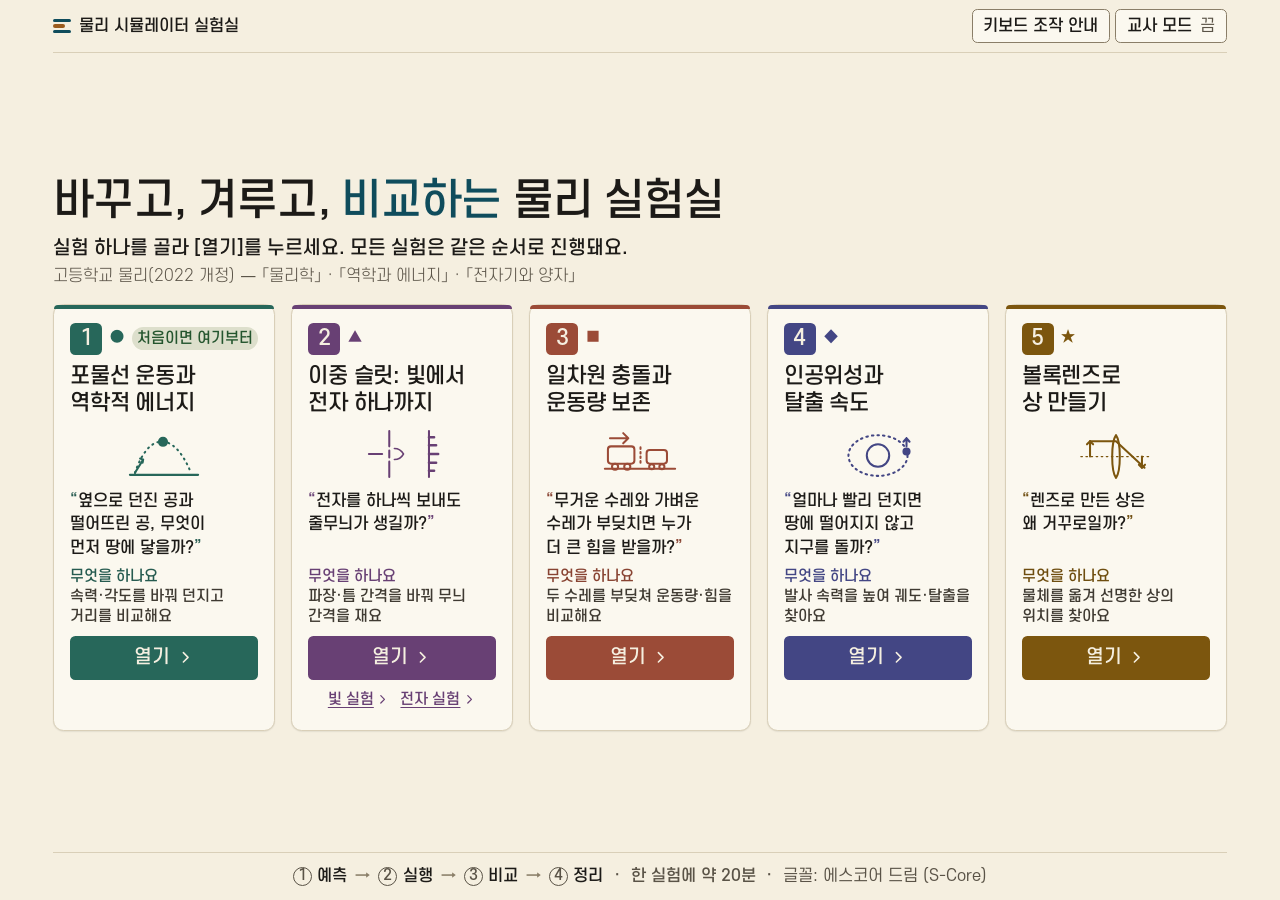
==== commit 76939925: "R5 고도화: 세로 태블릿 배치, 예측 창이 그림을 안 가림, 정답 누출 제거, 교사 발표 기능, 해설 한 겹 스크롤 - 820x1180 세로 전용 배치(실험 화면 전폭 + 패널 " ====
--- a/index.html
+++ b/index.html
@@ -79,9 +79,31 @@
       text-decoration: underline; text-underline-offset: calc(4 * var(--u)); word-break: keep-all;
     }
     html:not(.cursor-hidden) .card__open:hover { filter: brightness(0.92); }
-    /* 성취기준 코드는 교사 모드(?teacher=1)에서만 */
-    .card__std { display: none; font: var(--font-weight-medium) var(--fs-caption)/1.3 var(--font-num); color: var(--color-ink-chip); text-align: center; }
-    html.is-teacher .card__std { display: block; }
+    /* 성취기준 코드는 교사 모드(?teacher=1 · 오른쪽 위 [교사 모드])에서만 — R5: 칩 모양 */
+    .card__std { display: none; justify-self: center; align-items: center; min-height: calc(34 * var(--u)); padding: 0 var(--space-3); border-radius: var(--radius-pill); background: var(--sim-tint); color: var(--sim-text); font: var(--font-weight-medium) var(--fs-caption)/1.2 var(--font-num); text-align: center; white-space: nowrap; }
+    html.is-teacher .card__std { display: inline-flex; }
+    /* R5: 교사 모드 토글 (켜면 모든 [열기]·보조 링크가 ?teacher=1) */
+    .hub-teacher[aria-pressed="true"] { background: var(--color-primary-tint); border-color: var(--color-primary); color: var(--color-primary); }
+    .hub-teacher .hub-teacher__state { font-weight: var(--font-weight-regular); color: var(--color-ink-muted); }
+    .hub-teacher[aria-pressed="true"] .hub-teacher__state { color: var(--color-primary); font-weight: var(--font-weight-bold); }
+
+    /* R5: 가로 4:3 태블릿(1180×820·1024×768 — 16:9 보다 세로가 긴 가로 화면): 제목·카드를 가운데로 모으고
+       제목 아래·카드 아래 여백은 24u. 남는 세로는 위(메뉴 아래)와 아래(바닥 줄 위)로 똑같이 나눈다. 16:9 는 이 규칙 밖 */
+    @media (orientation: landscape) and (max-aspect-ratio: 17/10) {
+      .hub { grid-template-rows: calc(80 * var(--u)) minmax(0, 1fr) auto auto minmax(0, 1fr) calc(72 * var(--u)); }
+      .hub-nav { grid-row: 1; } .hub-head { grid-row: 3; padding-bottom: calc(24 * var(--u)); } .cards { grid-row: 4; } .hub-foot { grid-row: 6; }
+      .cards { align-items: stretch; padding-bottom: calc(24 * var(--u)); }
+      .card { height: auto; }
+    }
+    /* R5: 세로 태블릿(폭 601 이상): 카드 2열, 카드 높이는 내용만큼, 넘치면 카드 칸 안에서 스크롤 */
+    @media (orientation: portrait) and (min-width: 601px) {
+      .hub { padding: 0 calc(40 * var(--u)); grid-template-rows: calc(88 * var(--u)) auto minmax(0, 1fr) calc(80 * var(--u)); }
+      .hub-title { font-size: calc(60 * var(--u)); }
+      .cards { grid-template-columns: repeat(2, minmax(0, 1fr)); grid-auto-rows: max-content; align-items: start; align-content: start; overflow-y: auto; overscroll-behavior: contain; padding: calc(8 * var(--u)) calc(4 * var(--u)) calc(24 * var(--u)); }
+      .card { height: auto; max-height: none; }
+      .card__q { min-height: 0; }
+      .hub-foot { flex-wrap: wrap; gap: var(--space-1) var(--space-4); }
+    }
     .hub-foot { display: flex; align-items: center; justify-content: center; gap: var(--space-4); border-top: 1px solid var(--color-line); font: var(--font-weight-semibold) var(--fs-meta)/1.4 var(--font-sans); color: var(--color-ink-muted); }
     .hub-foot__credit { font-weight: var(--font-weight-regular); }
     .flow { display: flex; align-items: center; gap: var(--space-3); }
@@ -100,6 +122,7 @@
         </span>
         <span class="hub-nav__right">
           <button class="btn btn--outline hub-keys__btn" type="button" id="keysBtn" aria-expanded="false">키보드 조작 안내</button>
+          <button class="btn btn--outline hub-teacher" type="button" id="teacherBtn" aria-pressed="false" title="켜면 실험이 교사 모드(손들기 수·수업 안내·성취기준)로 열려요">교사 모드 <span class="hub-teacher__state">끔</span></button>
           <span class="hub-keys" id="keys" hidden role="note">
             <kbd>1</kbd><span>~ <kbd>5</kbd> 카드 바로 열기</span>
             <kbd>← →</kbd><span>카드 고르기 · <kbd>Enter</kbd> 열기</span>
@@ -197,7 +220,7 @@
       card.appendChild(go);
       card.addEventListener('click', function (e) {
         if (e.target.closest('a')) return;
-        location.href = openLinks[i].href;
+        location.href = openLinks[i].href;   // R5: 교사 모드면 href 에 ?teacher=1 이 이미 붙어 있다
       });
       card.style.cursor = 'pointer';
       box.appendChild(card);
@@ -205,7 +228,31 @@
 
     var keysBtn = document.getElementById('keysBtn'), keys = document.getElementById('keys');
     keysBtn.addEventListener('click', function () { keys.hidden = !keys.hidden; keysBtn.setAttribute('aria-expanded', String(!keys.hidden)); });
-    if (/[?&]teacher=1\b/.test(location.search)) document.documentElement.classList.add('is-teacher');
+
+    // R5: 교사 모드 토글 — 켜면 html.is-teacher(성취기준 칩) + 모든 [열기]·보조 링크에 ?teacher=1. URL ?teacher=1 이면 켜진 채 시작
+    var teacherBtn = document.getElementById('teacherBtn');
+    function withTeacher(href, on) {
+      var parts = href.split('#'), u = parts[0], q = '', i = u.indexOf('?');
+      if (i >= 0) { q = u.slice(i + 1); u = u.slice(0, i); }
+      var ps = q ? q.split('&').filter(function (x) { return x && x !== 'teacher=1'; }) : [];
+      if (on) ps.push('teacher=1');
+      return u + (ps.length ? '?' + ps.join('&') : '') + (parts.length > 1 ? '#' + parts[1] : '');
+    }
+    function setTeacher(on, save) {
+      document.documentElement.classList.toggle('is-teacher', on);
+      teacherBtn.setAttribute('aria-pressed', String(on));
+      teacherBtn.lastChild.textContent = on ? '켬' : '끔';
+      var as = box.querySelectorAll('a[href]');
+      for (var k = 0; k < as.length; k++) as[k].setAttribute('href', withTeacher(as[k].getAttribute('href'), on));
+      if (save) { try { localStorage.setItem('hub.teacher', on ? '1' : '0'); } catch (err) { /* 저장 안 돼도 이번에는 적용 */ } }
+    }
+    teacherBtn.addEventListener('click', function (e) {
+      setTeacher(teacherBtn.getAttribute('aria-pressed') !== 'true', true);
+      if (e.detail > 0) teacherBtn.blur();
+    });
+    var teacherOn = /[?&]teacher=1\b/.test(location.search);
+    if (!teacherOn) { try { teacherOn = localStorage.getItem('hub.teacher') === '1'; } catch (err) { teacherOn = false; } }
+    if (teacherOn) setTeacher(true, false);
 
     document.addEventListener('keydown', function (e) {
       if (e.ctrlKey || e.metaKey || e.altKey) return;
--- a/shared/tokens.css
+++ b/shared/tokens.css
@@ -224,6 +224,19 @@
   }
 }
 
+/* R5 세로 태블릿(820×1180 등 · 폭 601 이상): 실험 화면 1250u 가 화면 폭을 다 쓰도록 --u = 폭/1290(좌우 20u),
+   무대(.slide)는 창 전체. 고정 높이 1144u(제목·띠·실험 화면·하단 띠·막대 212u) + 패널 최소 520u = 1664u 를 넘는 세로의
+   절반(최대 200u)을 --extra 로 실험 화면에, 나머지는 패널에 준다(shell.css 끝 세로 블록).
+   16:9(1920×1080·1280×720)·가로 태블릿은 이 쿼리에 걸리지 않는다 → 값 그대로. */
+@media (orientation: portrait) and (min-width: 601px) {
+  :root {
+    --u: calc(100vw / 1290);
+    --extra: clamp(0px, calc((100vh - 1664 * var(--u)) / 2), calc(200 * var(--u)));
+    --space-slide-w: 100vw;
+    --space-slide-h: 100vh;
+  }
+}
+
 /* 세로 휴대전화(폭 600px 이하)는 안내 띠 — shell.css. */
 
 @media (prefers-reduced-motion: reduce) {
--- a/shared/base.css
+++ b/shared/base.css
@@ -67,6 +67,10 @@
   overflow: hidden;
   background: var(--color-paper);
 }
+/* R5: 세로 태블릿은 무대가 창 전체 — 위에 붙인다 */
+@media (orientation: portrait) and (min-width: 601px) { .app { place-items: start; } }
+/* R5: SK.px 가 --u 를 재는 자 (세로에서는 무대 폭/1920 이 u 가 아니다) */
+.u-probe { position: absolute; left: 0; top: 0; width: calc(1000 * var(--u)); height: 0; visibility: hidden; pointer-events: none; }
 
 @keyframes fade-in { from { opacity: 0; } to { opacity: 1; } }
 @keyframes rise-in { from { opacity: 0; transform: translateY(calc(12 * var(--u))); } to { opacity: 1; transform: none; } }
@@ -575,7 +579,7 @@
 /* 서랍: '수업 안내'(교사용 대응표) — 오른쪽에서 나옴 */
 .drawer {
   position: absolute; top: 0; right: 0; bottom: 0; z-index: 45;
-  width: calc(900 * var(--u)); max-width: 100%;
+  width: calc(560 * var(--u)); max-width: 100%;   /* R5: 900 → 560u, 스크림 없이 도킹 — 열린 채 실험 화면 조작 가능 */
   display: grid; grid-template-rows: auto minmax(0, 1fr);
   background: var(--color-paper-raised);
   border-left: 1px solid var(--color-line-strong);
@@ -1016,14 +1020,14 @@
   text-align: left;
 }
 .preset-card__name {
-  display: flex; gap: var(--space-2); align-items: flex-start;
+  display: grid; grid-template-columns: auto minmax(0, 1fr); gap: var(--space-2); align-items: start;   /* R5: [번호|제목] 2열 — 두 줄째도 제목 시작에 맞춤 */
   height: calc(2 * 1.2 * 26 * var(--u)); overflow: hidden;
   font: var(--font-weight-bold) var(--fs-control)/1.2 var(--font-sans);
   word-break: keep-all; overflow-wrap: anywhere;
 }
 .preset-card.is-long .preset-card__name { font-size: var(--fs-control); line-height: 1.2; }
 .preset-card__key { flex: none; color: var(--sim-text); font-family: var(--font-num); }
-.preset-card__title { min-width: 0; text-wrap: balance; }
+.preset-card__title { min-width: 0; text-wrap: initial; }   /* R5: balance 제거('같은 / 질량끼리' 깨짐) */
 .preset-card__changes {
   display: flex; align-items: center; gap: var(--space-2); min-width: 0;
   font: var(--font-weight-semibold) var(--fs-caption)/1.2 var(--font-num); color: var(--color-ink-chip);
@@ -1037,7 +1041,20 @@
 .preset-card__dot { display: none; }   /* R3(팀장): 한 색이 된 점은 뜻이 없고 값 줄('s 30 → 20 cm')을 잘리게 해 숨김 — 고른 카드만 ✓ */
 .preset-card__picked { display: none !important; } /* R3: 떠 있는 배지 대신 값 줄 앞 글자 */
 .preset-card__changes { align-self: end; }
-.preset-card[aria-pressed="true"] .preset-card__changes::before { content: "✓"; flex: none; color: var(--color-primary); font-weight: var(--font-weight-bold); }   /* R3(팀장): '✓ 고름 ·' 는 'h 20 m · 0°'·'v₀ 7.9 km/s' 가 잘려 ✓ 만 (카드 테두리·바탕이 이미 '고름') */
+/* R5: 고른 카드 ✓ 는 값 줄 앞 글자가 아니라 오른쪽 위 원형 배지(28u). 카드 모서리에 반쯤 걸쳐(바깥 8u) 이름·값 줄 폭을 먹지 않는다 */
+.preset-card[aria-pressed="true"]::after {
+  content: ""; position: absolute; z-index: 1; right: calc(-8 * var(--u)); top: calc(-8 * var(--u));
+  width: calc(28 * var(--u)); height: calc(28 * var(--u)); border-radius: 50%;
+  background: var(--color-primary); box-shadow: 0 0 0 calc(2 * var(--u)) var(--color-paper);
+  pointer-events: none;
+}
+.preset-card[aria-pressed="true"]::before {
+  content: ""; position: absolute; z-index: 2; right: calc(-3 * var(--u)); top: calc(-3 * var(--u));
+  width: calc(18 * var(--u)); height: calc(18 * var(--u));
+  background-color: var(--color-paper);
+  -webkit-mask: var(--ico-check) center / contain no-repeat; mask: var(--ico-check) center / contain no-repeat;
+  pointer-events: none;
+}
 .preset-card.is-reco:not([aria-pressed="true"]) .preset-card__changes::before { content: "추천 ·"; flex: none; color: var(--color-copper-text); font-weight: var(--font-weight-bold); }
 .preset-tip { width: max-content; max-width: calc(520 * var(--u)); font-size: var(--fs-caption); }
 .preset-tip__tag { color: var(--color-paper-sunk); font-weight: var(--font-weight-bold); }
@@ -1054,31 +1071,41 @@
 .preset-info .circ { font-size: calc(17 * var(--u)); width: calc(22 * var(--u)); height: calc(22 * var(--u)); vertical-align: -0.15em; }
 
 /* ---------- 35. 예측 창: 실험 화면 아래쪽 카드 (x215 y420~790, 폭 900u) -------- */
+/* R5: 층은 .slide 의 자식 — 가로에서는 실험 화면 사각형(예전과 같은 자리), 세로에서는 패널 사각형(아래 @media) */
+.predict-layer, .mode-layer {   /* 실험 화면 테두리(1px) 안쪽 = 예전 inset:0 과 같은 상자 */
+  position: absolute; left: calc(var(--x) + 1px); top: calc(140 * var(--u) + 1px);
+  width: calc(1250 * var(--u) - 2px); height: calc(660 * var(--u) + var(--extra) - 2px);
+  border-radius: calc(var(--radius-lg) - 1px); overflow: hidden;
+}
+.sim.is-collapsed .predict-layer, .sim.is-collapsed .mode-layer { width: calc(1840 * var(--u) - 2px); height: calc(760 * var(--u) + var(--extra) - 2px); }
 .predict-layer {
-  position: absolute; inset: 0; z-index: 20; display: block;
+  z-index: 20; display: block;
   background: var(--color-dim); backdrop-filter: none;
   animation: fade-in var(--dur-base) var(--dur-ease) both;
 }
 .predict {
   position: absolute; left: 50%; margin-left: calc(-450 * var(--u)); bottom: calc(10 * var(--u));
   width: calc(900 * var(--u)); max-width: calc(100% - 32 * var(--u));
-  max-height: calc(100% - 120 * var(--u)); overflow: auto;
-  display: grid; gap: var(--space-3);
-  padding: var(--space-4) var(--space-6) var(--space-4);
+  max-height: 42%; overflow: auto;   /* R5: 그림을 덜 가리게 (예전 100% − 120u) */
+  display: grid; gap: var(--space-2);
+  padding: var(--space-3) var(--space-5);
   border-radius: var(--radius-lg);
   background: var(--color-paper-raised);
   border-top: calc(8 * var(--u)) solid var(--sim);
   box-shadow: var(--shadow-lg);
 }
-.predict__top { padding-right: calc(80 * var(--u)); min-height: calc(36 * var(--u)); }
+.predict__top { padding-right: calc(80 * var(--u)); min-height: calc(28 * var(--u)); }
+.predict__top > .btn.teacher-only { position: absolute; right: calc(80 * var(--u)); top: calc(8 * var(--u)); }   /* R5: 손들기 수 버튼은 ✕ 왼쪽 위 고정 */
+html.is-teacher .predict__top:has(> .btn.teacher-only) { padding-right: calc(260 * var(--u)); min-height: calc(56 * var(--u)); }   /* 팀장 R5: 교사 모드에서 질문이 [손들기 수] 밑으로 안 들어가게 */
+.predict--top { top: calc(10 * var(--u)); bottom: auto; }   /* R5: SK.predict({place:'top'}) */
 .predict__close { position: absolute; right: var(--space-2); top: var(--space-2); min-width: var(--tap); min-height: var(--tap); width: var(--tap); padding: 0; font-size: var(--fs-body); }
-.predict__q { font: var(--font-weight-bold) calc(34 * var(--u))/1.3 var(--font-serif); word-break: keep-all; text-wrap: balance; }
+.predict__q { font: var(--font-weight-bold) calc(30 * var(--u))/1.3 var(--font-serif); word-break: keep-all; text-wrap: balance; }
 .predict__info { font-size: var(--fs-meta); word-break: keep-all; }
 .predict__mid { display: grid; gap: var(--space-3); }
 .predict.has-figure .predict__mid { grid-template-columns: calc(300 * var(--u)) minmax(0, 1fr); align-items: start; }
 .predict__figure { border-radius: var(--radius-md); background: var(--color-paper); border: 1px solid var(--color-line); padding: var(--space-2); }
 .predict__figure svg { width: 100%; height: auto; }
-.predict__choices { grid-template-columns: repeat(2, minmax(0, 1fr)); grid-auto-rows: 1fr; gap: var(--space-2); }
+.predict__choices { grid-template-columns: repeat(2, minmax(0, 1fr)); grid-auto-rows: auto; gap: var(--space-2); }
 .predict__choices > :nth-child(odd):last-child { grid-column: 1 / -1; } /* R3: 보기 3개 → ③ 한 줄 전체 */
 .predict__choices .btn, .predict__opt {
   display: grid; grid-template-columns: calc(40 * var(--u)) minmax(0, 1fr) auto; align-items: start; justify-content: stretch;
@@ -1101,6 +1128,10 @@
 .predict__unit { font: var(--font-weight-semibold) var(--fs-body)/1 var(--font-num); }
 .predict__range { font: var(--font-weight-medium) var(--fs-caption)/1.2 var(--font-num); color: var(--color-ink-muted); }
 .predict__foot { display: flex; align-items: center; gap: var(--space-4); justify-content: flex-end; flex-wrap: wrap; }
+/* R5: 창이 42% 를 넘으면 가운데만 스크롤 — [예측하기]·[예측 없이 바로 실행] 줄은 늘 보인다 */
+.predict__foot { position: sticky; bottom: calc(-12 * var(--u)); z-index: 1; margin: 0 calc(-20 * var(--u)) calc(-12 * var(--u)); padding: var(--space-1) var(--space-5) var(--space-3); background: var(--color-paper-raised); }
+.predict.is-many, .predict.has-figure { max-height: 58%; }   /* 보기 3개 이상·그림 있는 창 — 보기가 다 보이게 (sim 은 질문을 줄여 42% 안으로) */
+.predict__peek > .btn__key { display: inline-block; }
 .predict__hint { margin-right: auto; font: var(--font-weight-medium) var(--fs-caption)/1.4 var(--font-sans); color: var(--color-ink-chip); }
 .predict__skip {
   min-height: var(--tap); padding: 0 var(--space-2);
@@ -1109,6 +1140,17 @@
 }
 html:not(.cursor-hidden) .predict__skip:hover { color: var(--color-primary); }
 .predict__ok { min-height: var(--tap); padding: 0 var(--space-7); font-size: var(--fs-body); }
+/* R5: '그림 보기' — 창 밖(층의 오른쪽 위, 창이 위면 오른쪽 아래)에 떠 있는 버튼. 누르고 있는 동안(또는 V 키) 창이 거의 투명, 어둡기 0 */
+.predict__peek {
+  position: absolute; z-index: 2; right: var(--space-4); top: var(--space-4);
+  min-height: var(--tap); padding: 0 var(--space-4); gap: var(--space-2);
+  font-size: var(--fs-meta); border-width: calc(2 * var(--u)); box-shadow: var(--shadow-md);
+  touch-action: none;
+}
+.is-top > .predict__peek { top: auto; bottom: var(--space-4); }
+.predict__peek > .ico { width: calc(30 * var(--u)); height: calc(30 * var(--u)); }
+.predict-layer.is-peek, .mode-layer.is-peek { background: transparent; }
+.predict-layer.is-peek .predict, .mode-layer.is-peek .mode-card { filter: opacity(0.06); pointer-events: none; }   /* opacity 는 등장 애니메이션(fill both)이 덮어써 filter 로 */
 .predict__count { min-height: var(--tap); }
 
 /* ---------- 36. 결과 해설 (패널 카드 · 해설 보기 팝오버 공통) --------------- */
@@ -1200,15 +1242,16 @@
 .term-list__alias { color: var(--color-ink-muted); }
 
 /* ---------- 39. 모드 고르기: 실험 화면 아래쪽 카드, 어둡기 0.25 ---------------- */
-.mode-layer { position: absolute; inset: 0; z-index: 22; display: block; background: var(--color-dim); backdrop-filter: none; }
+.mode-layer { z-index: 22; display: block; background: var(--color-dim); backdrop-filter: none; }
 .mode-card {
   position: absolute; left: 50%; margin-left: calc(-475 * var(--u)); bottom: calc(10 * var(--u));
-  width: calc(950 * var(--u)); max-width: calc(100% - 32 * var(--u)); max-height: calc(100% - 60 * var(--u)); overflow: auto;
-  gap: var(--space-3); padding: var(--space-5) var(--space-6);
-}
+  width: calc(950 * var(--u)); max-width: calc(100% - 32 * var(--u)); max-height: 48%; overflow: auto;   /* R5: 100% − 60u → 48% (보기 설명 3줄까지 스크롤 없이) */
+  gap: var(--space-2); padding: var(--space-3) var(--space-5);
+}
+.mode-card.predict--top { top: calc(10 * var(--u)); bottom: auto; }
 .mode-card__q { font-size: calc(36 * var(--u)); }
 .mode-card__sub { font-size: var(--fs-caption); color: var(--color-ink-chip); word-break: keep-all; }
-.mode-opt { min-height: calc(150 * var(--u)); padding: var(--space-4); }
+.mode-opt { min-height: calc(120 * var(--u)); padding: var(--space-3) var(--space-4); }   /* R5: 150 → 120u */
 html:not(.cursor-hidden) .mode-opt:hover { border-color: var(--color-primary); background: var(--color-primary-tint); }
 .mode-opt__label { font-size: calc(28 * var(--u)); }
 .mode-opt__desc { font-size: var(--fs-caption); }
@@ -1313,6 +1356,7 @@
 .btn > .ico--trail { margin-left: calc(-4 * var(--u)); }
 .btn > .ico, .chip > .ico, .notice__act > .ico, .panel-more > .ico, .pop-menu button > .ico { vertical-align: 0; }
 .sim-top__hub > .ico { width: 0.9em; height: 0.9em; }
+.ico--portrait { display: none; }   /* R5: 세로 태블릿에서만 보이는 아이콘(shell.css 세로 블록) */
 .apply-ico > .ico { width: calc(20 * var(--u)); height: calc(20 * var(--u)); vertical-align: 0; }
 .task-step__num > .ico { width: calc(22 * var(--u)); height: calc(22 * var(--u)); stroke-width: 2.6; }
 .notice__mark > .ico { width: 0.8em; height: 0.8em; vertical-align: 0; stroke-width: 2.6; }
@@ -1331,7 +1375,6 @@
 .note-why > summary::after,
 .concept__more > summary::after,
 .think-card__hintbox > summary::before,
-.preset-card[aria-pressed="true"] .preset-card__changes::before,
 .mode-opt[aria-pressed="true"] .mode-opt__no::before {
   content: ""; display: inline-block; flex: none;
   width: 1em; height: 1em; vertical-align: -0.12em;
@@ -1349,7 +1392,68 @@
 .note-why[open] > summary::after, .concept__more[open] > summary::after { -webkit-mask-image: var(--ico-chev-up); mask-image: var(--ico-chev-up); }
 .think-card__hintbox > summary::before { margin-right: var(--space-1); -webkit-mask-image: var(--ico-chev-right); mask-image: var(--ico-chev-right); }
 .think-card__hintbox[open] > summary::before { -webkit-mask-image: var(--ico-chev-down); mask-image: var(--ico-chev-down); }
-.preset-card[aria-pressed="true"] .preset-card__changes::before { color: var(--color-primary); width: 0.9em; height: 0.9em; align-self: center; -webkit-mask-image: var(--ico-check); mask-image: var(--ico-check); }
 .preset-card[aria-pressed="true"] .preset-card__tag::before { content: "고름 · "; }
 .mode-opt[aria-pressed="true"] .mode-opt__no::before { order: 1; color: var(--color-primary); width: calc(26 * var(--u)); height: calc(26 * var(--u)); margin-left: var(--space-2); -webkit-mask-image: var(--ico-check); mask-image: var(--ico-check); }
 .mode-opt[aria-pressed="true"] .mode-opt__no::after { order: 2; content: "고름"; }
+
+/* ---------- R5 세로 태블릿: 예측·모드 창은 패널 자리(실험 화면을 가리지 않는다) ------------- */
+@media (orientation: portrait) and (min-width: 601px) {
+  .predict__peek { display: none; }   /* 세로에서는 창이 그림을 안 가린다 */
+  .predict-layer, .mode-layer, .sim.is-collapsed .predict-layer, .sim.is-collapsed .mode-layer {
+    left: var(--x); top: var(--panel-top); width: calc(1250 * var(--u)); border-radius: var(--radius-lg);
+    height: calc(100vh - 228 * var(--u) - var(--panel-top));
+    background: transparent;
+  }
+  .predict, .mode-card, .predict--top, .mode-card.predict--top, .predict.is-many, .predict.has-figure {
+    left: 0; right: 0; top: 0; bottom: 0; margin: 0;
+    width: auto; max-width: none; max-height: none;
+  }
+  .predict, .mode-card { align-content: start; overflow: auto; }
+}
+
+/* ---------- R5 분수 {{frac:분자|분모}} (rich) — 가로선 분수, 분자·분모 0.85배 ------------------- */
+.frac {
+  display: inline-grid; grid-template-rows: auto auto; justify-items: center; vertical-align: middle;
+  margin: 0 0.12em; font-size: 0.85em; line-height: 1.1; white-space: nowrap;
+}
+.frac__n { padding: 0 0.2em 0.06em; }
+.frac__d { padding: 0.06em 0.2em 0; border-top: max(1px, calc(2 * var(--u))) solid currentColor; justify-self: stretch; text-align: center; }
+
+/* ---------- R5 기록 표 크게 보기 (.rec-full — 무대 자식, 실험 화면 + 하단 띠 자리) ------------------- */
+.rec-box__head .rec-full-btn > .ico { width: calc(24 * var(--u)); height: calc(24 * var(--u)); }
+.rec-big .rec-box__head .btn:not([hidden]) ~ .rec-full-btn { margin-left: 0; }
+.rec-full {
+  position: absolute; z-index: 30; left: calc(40 * var(--u)); top: calc(140 * var(--u));
+  width: calc(1250 * var(--u)); height: calc(760 * var(--u) + var(--extra));
+  display: grid; grid-template-rows: auto minmax(0, 1fr);
+  border-radius: var(--radius-lg);
+  background: var(--color-paper-raised); border: 1px solid var(--color-line-strong); box-shadow: var(--shadow-lg);
+  animation: fade-in var(--dur-base) var(--dur-ease) both;
+}
+.rec-full__head {
+  display: flex; align-items: center; gap: var(--space-4);
+  padding: var(--space-3) var(--space-4) var(--space-3) var(--space-6);
+  border-bottom: calc(2 * var(--u)) solid var(--color-ink);
+}
+.rec-full__title { font-size: var(--fs-h3); }
+.rec-full__count { font: var(--font-weight-medium) var(--fs-meta)/1 var(--font-num); color: var(--color-ink-muted); }
+.rec-full__hint { flex: 1; min-width: 0; font: var(--font-weight-regular) var(--fs-meta)/1.3 var(--font-sans); color: var(--color-ink-chip); word-break: keep-all; }
+.rec-full__close { min-height: var(--tap); padding: 0 var(--space-5); font-size: var(--fs-meta); }
+.rec-full__body { min-height: 0; overflow: auto; padding: var(--space-4) var(--space-6) var(--space-6); }
+.rec-full .rec-table { font-size: calc(28 * var(--u)); }
+.rec-full .rec-table th, .rec-full .rec-table td { padding: var(--space-3) var(--space-4); }
+.rec-full .rec-table th { white-space: normal; word-break: keep-all; vertical-align: bottom; line-height: 1.25; background: var(--color-paper-sunk); }
+.rec-full .rec-table .th-unit { font-size: var(--fs-meta); }
+.rec-full .rec-mark { font-size: calc(28 * var(--u)); }
+.rec-full .rec-warn { height: calc(34 * var(--u)); font-size: var(--fs-meta); }
+@media (orientation: portrait) and (min-width: 601px) {
+  .rec-full { left: calc(20 * var(--u)); width: calc(1250 * var(--u)); height: calc(100vh - 228 * var(--u) - 140 * var(--u)); }
+}
+
+/* ---------- R5 교사 모드 헤더 · 수업 정보 팝업 --------------------------------------------------- */
+.sim-top__std-more { cursor: pointer; color: var(--color-primary); }
+html:not(.cursor-hidden) .sim-top__std-more:hover { background: var(--color-primary-tint); }
+.info-pop__std { border-radius: var(--radius-sm); transition: background-color var(--dur-slow) var(--dur-ease); }
+.info-pop__std.is-flash { background: var(--color-primary-tint); }
+.info-pop__auto { justify-self: stretch; }
+.info-pop__auto .check { width: 100%; }
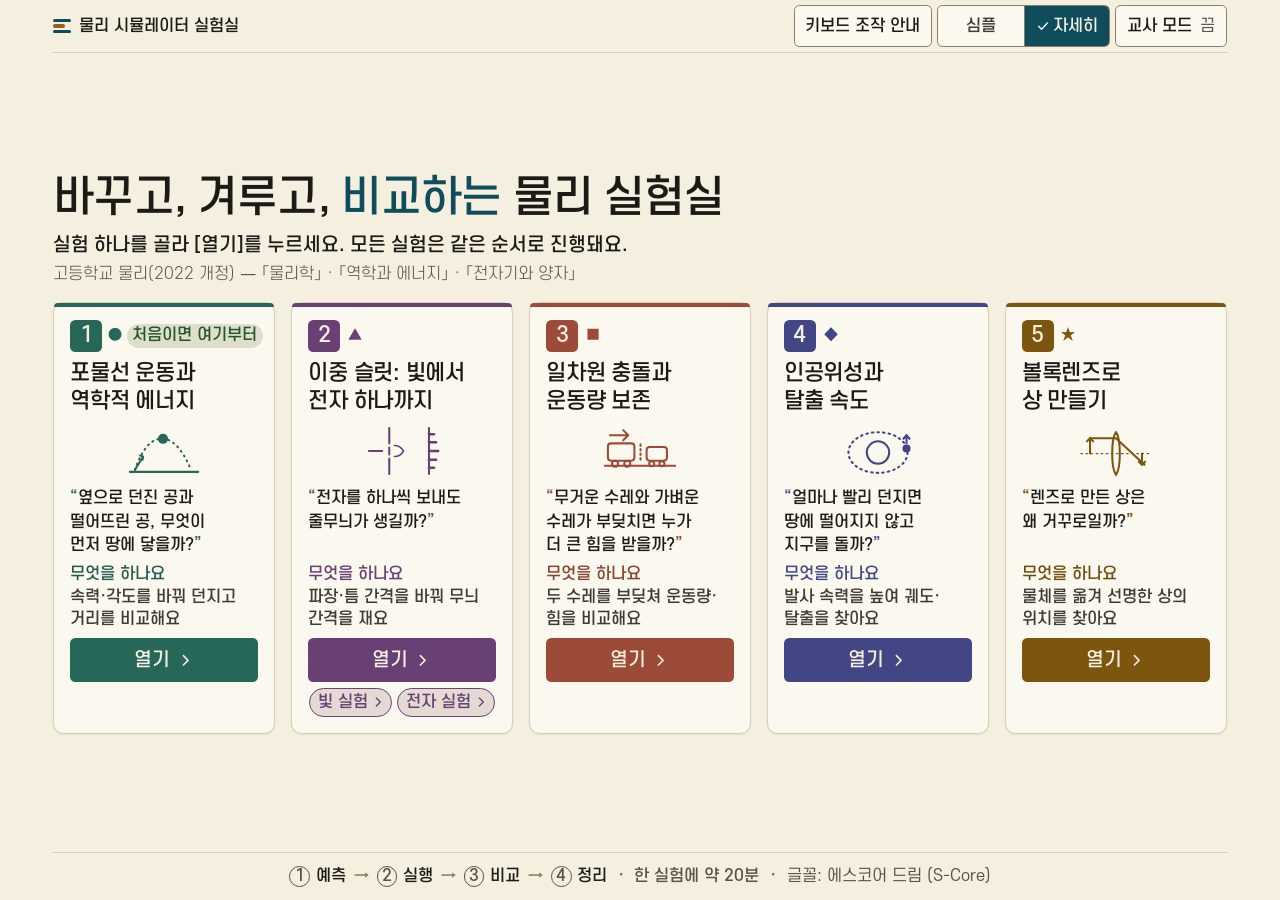
==== commit 3d2aa62d: "R6: 심플 모드 + 고도화 (기술 교과서 전자칠판 스타일 참고) - 심플 | 자세히 전환(M 키, ?simple=1, 선택 기억), 허브에서도 모드 선택 - 심플: 큰 실험 화면" ====
--- a/index.html
+++ b/index.html
@@ -85,6 +85,26 @@
     /* R5: 교사 모드 토글 (켜면 모든 [열기]·보조 링크가 ?teacher=1) */
     .hub-teacher[aria-pressed="true"] { background: var(--color-primary-tint); border-color: var(--color-primary); color: var(--color-primary); }
     .hub-teacher .hub-teacher__state { font-weight: var(--font-weight-regular); color: var(--color-ink-muted); }
+    /* R6(S9): [심플 | 자세히] 분절 — 교사 모드 칩 왼쪽. 고르면 5장 카드의 [열기]·보조 링크가 ?simple=1 (자세히면 뺌) */
+    .hub-nav__right { align-items: center; }
+    .hub-mode { height: calc(64 * var(--u)); }
+    .hub-mode .mode-seg__opt { min-width: calc(128 * var(--u)); font-size: var(--fs-meta); }
+    .hub-nav__right .hub-teacher, .hub-nav__right .hub-keys__btn { min-height: calc(64 * var(--u)); }
+    /* 심플을 고르면 [열기] 안 왼쪽에 작은 칩 '심플' */
+    .card__simple { display: none; padding: calc(3 * var(--u)) var(--space-3); border-radius: var(--radius-pill); background: var(--color-paper); color: var(--sim-text); font: var(--font-weight-medium) var(--fs-caption)/1.2 var(--font-sans); white-space: nowrap; }
+    html.is-simple .card__simple { display: inline-block; }
+    /* R6: 교사 모드 성취기준 칩이 카드 폭을 넘지 않게(두 코드면 두 줄) */
+    .card__std { max-width: 100%; white-space: normal; padding-top: calc(3 * var(--u)); padding-bottom: calc(3 * var(--u)); }
+    .card__go { min-width: 0; }
+    /* R6(S10): 카드 2 보조 링크 = 44u 터치 칩 '빛 실험' '전자 실험' (다른 카드도 같은 높이의 빈 줄) */
+    .card__links { gap: var(--space-2); align-items: center; flex-wrap: nowrap; }
+    .card__links a.card__chip {
+      flex: 0 1 auto; min-width: 0; white-space: nowrap;
+      min-height: calc(44 * var(--u)); padding: 0 var(--space-2) 0 var(--space-3); gap: 0;
+      border-radius: var(--radius-pill); border: calc(2 * var(--u)) solid var(--sim); background: var(--sim-tint);
+      text-decoration: none; color: var(--sim-text); font-weight: var(--font-weight-medium);
+    }
+    html:not(.cursor-hidden) .card__links a.card__chip:hover { background: var(--color-paper-raised); }
     .hub-teacher[aria-pressed="true"] .hub-teacher__state { color: var(--color-primary); font-weight: var(--font-weight-bold); }
 
     /* R5: 가로 4:3 태블릿(1180×820·1024×768 — 16:9 보다 세로가 긴 가로 화면): 제목·카드를 가운데로 모으고
@@ -97,12 +117,18 @@
     }
     /* R5: 세로 태블릿(폭 601 이상): 카드 2열, 카드 높이는 내용만큼, 넘치면 카드 칸 안에서 스크롤 */
     @media (orientation: portrait) and (min-width: 601px) {
-      .hub { padding: 0 calc(40 * var(--u)); grid-template-rows: calc(88 * var(--u)) auto minmax(0, 1fr) calc(80 * var(--u)); }
+      /* R6(S10): 카드 칸 높이를 고정하지 않고 페이지가 스크롤 — 5번 카드 [열기] 가 잘리거나 푸터와 겹치지 않게. 푸터는 흐름 안 */
+      html, body { height: auto; min-height: 100%; overflow-x: hidden; overflow-y: auto; }
+      .app { height: auto; min-height: 100vh; overflow: visible; }
+      .slide.hub { height: auto; min-height: 100vh; overflow: visible; }
+      .hub { padding: 0 calc(40 * var(--u)); grid-template-rows: calc(88 * var(--u)) auto auto auto; }
       .hub-title { font-size: calc(60 * var(--u)); }
-      .cards { grid-template-columns: repeat(2, minmax(0, 1fr)); grid-auto-rows: max-content; align-items: start; align-content: start; overflow-y: auto; overscroll-behavior: contain; padding: calc(8 * var(--u)) calc(4 * var(--u)) calc(24 * var(--u)); }
+      .cards { grid-template-columns: repeat(2, minmax(0, 1fr)); grid-auto-rows: max-content; align-items: stretch; align-content: start; overflow: visible; padding: calc(8 * var(--u)) calc(4 * var(--u)) calc(32 * var(--u)); }
       .card { height: auto; max-height: none; }
       .card__q { min-height: 0; }
-      .hub-foot { flex-wrap: wrap; gap: var(--space-1) var(--space-4); }
+      .hub-foot { flex-wrap: wrap; gap: var(--space-1) var(--space-4); padding: calc(20 * var(--u)) 0 calc(28 * var(--u)); }
+      .hub-nav__right { gap: var(--space-2); }
+      .hub-mode .mode-seg__opt { min-width: calc(110 * var(--u)); padding: 0 var(--space-3); }
     }
     .hub-foot { display: flex; align-items: center; justify-content: center; gap: var(--space-4); border-top: 1px solid var(--color-line); font: var(--font-weight-semibold) var(--fs-meta)/1.4 var(--font-sans); color: var(--color-ink-muted); }
     .hub-foot__credit { font-weight: var(--font-weight-regular); }
@@ -122,11 +148,16 @@
         </span>
         <span class="hub-nav__right">
           <button class="btn btn--outline hub-keys__btn" type="button" id="keysBtn" aria-expanded="false">키보드 조작 안내</button>
+          <span class="mode-seg hub-mode" id="modeSeg" role="group" aria-label="화면 모드 — 열 실험을 어떤 모드로 볼까요">
+            <button class="mode-seg__opt" type="button" data-simple="1" aria-pressed="false" title="실험 화면을 크게, 바꿀 값 2~3개만 (전자칠판 시연·처음 보는 학생)">심플</button>
+            <button class="mode-seg__opt" type="button" data-simple="0" aria-pressed="true" title="단계·기록 표·정리 질문까지 모두">자세히</button>
+          </span>
           <button class="btn btn--outline hub-teacher" type="button" id="teacherBtn" aria-pressed="false" title="켜면 실험이 교사 모드(손들기 수·수업 안내·성취기준)로 열려요">교사 모드 <span class="hub-teacher__state">끔</span></button>
           <span class="hub-keys" id="keys" hidden role="note">
             <kbd>1</kbd><span>~ <kbd>5</kbd> 카드 바로 열기</span>
             <kbd>← →</kbd><span>카드 고르기 · <kbd>Enter</kbd> 열기</span>
             <kbd>F</kbd><span>전체 화면</span>
+            <kbd>M</kbd><span>심플 ↔ 자세히 (실험 화면에서)</span>
             <kbd>Esc</kbd><span>실험 화면에서 두 번 누르면 이 화면으로</span>
           </span>
         </span>
@@ -200,7 +231,9 @@
       // 카드 5장 모두 [열기] 하나 (이중 슬릿은 아래 작은 링크 2개로 바로 가기)
       var a = el('a', 'card__open', '열기');
       a.insertAdjacentHTML('beforeend', SimIcons.html('chev-right'));   // R4: ▸ → SVG 아이콘 (shared/icons.js)
-      a.href = base + (s.mode ? '?mode=' + s.mode : '');
+      a.setAttribute('data-base', base + (s.mode ? '?mode=' + s.mode : ''));   // R6: 쿼리 조립 전 기본 주소 (buildQuery)
+      var sc = el('span', 'card__simple', '심플'); sc.title = '심플 모드로 열려요'; a.insertBefore(sc, a.firstChild);   // R6: 허브에서 심플을 고르면 보임
+      a.href = a.getAttribute('data-base');
       a.setAttribute('aria-label', (i + 1) + '번 ' + s.title.replace(/\n/g, ' ') + ' 열기');
       go.appendChild(a);
       openLinks.push(a);
@@ -209,9 +242,10 @@
       go.appendChild(links);
       if (s.sub) {
         s.sub.forEach(function (m) {
-          var l = el('a', null, m.label);
+          var l = el('a', 'card__chip', m.label);   // R6(S10): 44u 터치 칩
           l.insertAdjacentHTML('beforeend', SimIcons.html('chev-right'));
-          l.href = base + '?mode=' + m.mode;
+          l.setAttribute('data-base', base + '?mode=' + m.mode);
+          l.href = l.getAttribute('data-base');
           l.setAttribute('aria-label', (i + 1) + '번 ' + s.title.replace(/\n/g, ' ') + ' — ' + m.full + '로 바로 열기'); l.title = m.full;
           links.appendChild(l);
         });
@@ -229,36 +263,61 @@
     var keysBtn = document.getElementById('keysBtn'), keys = document.getElementById('keys');
     keysBtn.addEventListener('click', function () { keys.hidden = !keys.hidden; keysBtn.setAttribute('aria-expanded', String(!keys.hidden)); });
 
-    // R5: 교사 모드 토글 — 켜면 html.is-teacher(성취기준 칩) + 모든 [열기]·보조 링크에 ?teacher=1. URL ?teacher=1 이면 켜진 채 시작
+    // R5 교사 모드 + R6 심플 모드 — 두 선택을 합쳐 모든 [열기]·보조 링크의 쿼리를 다시 만든다(buildQuery).
+    //   교사: html.is-teacher(성취기준 칩) + ?teacher=1, 저장 'hub.teacher'. URL ?teacher=1 이면 켜진 채
+    //   심플: html.is-simple(카드 '심플' 칩) + ?simple=1(자세히면 뺌), 저장 'physsim.mode'(시뮬레이터와 같은 키). URL ?simple=1|0 이 저장값보다 먼저
     var teacherBtn = document.getElementById('teacherBtn');
-    function withTeacher(href, on) {
-      var parts = href.split('#'), u = parts[0], q = '', i = u.indexOf('?');
+    var modeSeg = document.getElementById('modeSeg');
+    var state = { teacher: false, simple: false };
+    function buildQuery(base, o) {
+      var parts = base.split('#'), u = parts[0], q = '', i = u.indexOf('?');
       if (i >= 0) { q = u.slice(i + 1); u = u.slice(0, i); }
-      var ps = q ? q.split('&').filter(function (x) { return x && x !== 'teacher=1'; }) : [];
-      if (on) ps.push('teacher=1');
+      var ps = q ? q.split('&').filter(function (x) { return x && !/^(teacher|simple)=/.test(x); }) : [];
+      if (o.simple) ps.push('simple=1');
+      if (o.teacher) ps.push('teacher=1');
       return u + (ps.length ? '?' + ps.join('&') : '') + (parts.length > 1 ? '#' + parts[1] : '');
     }
+    function applyLinks() {
+      var as = box.querySelectorAll('a[data-base]');
+      for (var k = 0; k < as.length; k++) as[k].setAttribute('href', buildQuery(as[k].getAttribute('data-base'), state));
+    }
     function setTeacher(on, save) {
-      document.documentElement.classList.toggle('is-teacher', on);
-      teacherBtn.setAttribute('aria-pressed', String(on));
-      teacherBtn.lastChild.textContent = on ? '켬' : '끔';
-      var as = box.querySelectorAll('a[href]');
-      for (var k = 0; k < as.length; k++) as[k].setAttribute('href', withTeacher(as[k].getAttribute('href'), on));
-      if (save) { try { localStorage.setItem('hub.teacher', on ? '1' : '0'); } catch (err) { /* 저장 안 돼도 이번에는 적용 */ } }
+      state.teacher = !!on;
+      document.documentElement.classList.toggle('is-teacher', state.teacher);
+      teacherBtn.setAttribute('aria-pressed', String(state.teacher));
+      teacherBtn.lastChild.textContent = state.teacher ? '켬' : '끔';
+      applyLinks();
+      if (save) { try { localStorage.setItem('hub.teacher', state.teacher ? '1' : '0'); } catch (err) { /* 저장 안 돼도 이번에는 적용 */ } }
+    }
+    function setSimple(on, save) {
+      state.simple = !!on;
+      document.documentElement.classList.toggle('is-simple', state.simple);
+      var bs = modeSeg.querySelectorAll('.mode-seg__opt');
+      for (var k = 0; k < bs.length; k++) bs[k].setAttribute('aria-pressed', String((bs[k].getAttribute('data-simple') === '1') === state.simple));
+      applyLinks();
+      if (save) { try { localStorage.setItem('physsim.mode', state.simple ? 'simple' : 'full'); } catch (err) { /* 저장 안 돼도 이번에는 적용 */ } }
     }
     teacherBtn.addEventListener('click', function (e) {
-      setTeacher(teacherBtn.getAttribute('aria-pressed') !== 'true', true);
+      setTeacher(!state.teacher, true);
       if (e.detail > 0) teacherBtn.blur();
+    });
+    Array.prototype.forEach.call(modeSeg.querySelectorAll('.mode-seg__opt'), function (b) {
+      b.addEventListener('click', function (e) { setSimple(b.getAttribute('data-simple') === '1', true); if (e.detail > 0) b.blur(); });
     });
     var teacherOn = /[?&]teacher=1\b/.test(location.search);
     if (!teacherOn) { try { teacherOn = localStorage.getItem('hub.teacher') === '1'; } catch (err) { teacherOn = false; } }
-    if (teacherOn) setTeacher(true, false);
+    var sq = /[?&]simple=([01])\b/.exec(location.search), simpleOn = false;
+    if (sq) { simpleOn = sq[1] === '1'; try { localStorage.setItem('physsim.mode', simpleOn ? 'simple' : 'full'); } catch (err) { /* 무시 */ } }
+    else { try { simpleOn = localStorage.getItem('physsim.mode') === 'simple'; } catch (err) { simpleOn = false; } }
+    setTeacher(teacherOn, false);
+    setSimple(simpleOn, false);
 
     document.addEventListener('keydown', function (e) {
       if (e.ctrlKey || e.metaKey || e.altKey) return;
       var m = /^(?:Digit|Numpad)([1-5])$/.exec(e.code);
       if (m) { e.preventDefault(); location.href = openLinks[+m[1] - 1].href; return; }
       if (e.code === 'Escape') { keys.hidden = true; return; }
+      if (e.code === 'KeyM' && !e.repeat) { e.preventDefault(); setSimple(!state.simple, true); return; }   // R6: 심플 ↔ 자세히
       if (e.code === 'KeyF' && !e.repeat) {
         e.preventDefault();
         var d = document, r = d.documentElement;
--- a/shared/tokens.css
+++ b/shared/tokens.css
@@ -149,9 +149,9 @@
   --fs-h3:      calc(32 * var(--u)); /* (32/21) 카드 제목·질문 판 */
   --fs-body-lg: calc(30 * var(--u));
   --fs-body:    calc(28 * var(--u)); /* (28/19) 본문·버튼 — 본문 최소 */
-  --fs-control: calc(26 * var(--u)); /* (26/17) 변수 이름·탭 */
-  --fs-meta:    calc(24 * var(--u)); /* (24/16) 상태 줄·라벨·표 */
-  --fs-caption: calc(22 * var(--u)); /* (22/15) 꼬리표·눈금·축 글자 최소값 (R2 20→22). 캔버스 글자도 이 값 이상 */
+  --fs-control: max(14px, calc(26 * var(--u))); /* (26/17) 변수 이름·탭 (R6 하한 14px — 1024 에서 13.9px) */
+  --fs-meta:    max(13px, calc(24 * var(--u))); /* (24/16) 상태 줄·라벨·표 (R6 하한 13px — 1024 에서 12.8px, 1280 이상은 변화 없음) */
+  --fs-caption: max(13px, calc(24 * var(--u))); /* (24/16) 꼬리표·눈금·축 글자 최소값 (R2 20→22, R6 22→24 · 하한 13px). 캔버스 글자는 22u 이상 */
   --fs-task:    calc(28 * var(--u)); /* (28/19) R2 '지금 할 일' 문장 (굵게) */
 
   /* R2: 손가락으로 누르는 최소 크기 (1280 에서 44px) — ± 버튼·✕·접기·칩 토글·허브 버튼 */
@@ -203,6 +203,26 @@
   --dur-cursor-hide: 3000ms; /* 커서 숨김 대기 (sim.js 가 읽음) */
   --dur-notice:      2500ms; /* 안내 토스트 유지 (R2 3.0→2.5초) */
 
+  /* ---------- 12-1. 층(z) — R6 (dongatech 칠판 층 표 참고. 기존 값은 그대로, 이름만) ---------- */
+  --z-sheet:  40;   /* 심플 모드 '더 보기'·'실험' 시트 (아래 막대 위로 올라옴) */
+  --z-modal:  50;   /* 확인 창(.dialog-layer) */
+  --z-notice: 55;   /* 시트 위 알림(심플 첫 진입 안내 등) */
+
+  /* ---------- 12-2. 심플 모드 전용 (R6) — html.is-simple 규칙만 쓴다. 일반 토큰을 덮지 않는 새 이름 ---------- */
+  /* 근거: docs/개선/R6_참고_기술교과서칠판.md §1-2 (칠판 누름 64u·막대 88u·둥글기 12/20/32·글자 하한 28u) */
+  --tap-simple:        calc(64 * var(--u));   /* 누름 최소 (칠판) */
+  --btn-main-h:        calc(72 * var(--u));   /* 아래 막대 큰 단추 */
+  --bar-simple-h:      calc(88 * var(--u));   /* 아래 막대 */
+  --fs-simple-min:     max(18px, calc(28 * var(--u)));   /* 글자 하한 (태블릿 18px) */
+  --fs-simple-title:   max(20px, calc(44 * var(--u)));
+  --fs-simple-label:   max(18px, calc(32 * var(--u)));
+  --fs-simple-body:    max(18px, calc(32 * var(--u)));
+  --fs-simple-value:   max(30px, calc(72 * var(--u)));
+  --fs-simple-meter:   max(28px, calc(64 * var(--u)));
+  --radius-simple-sm:  calc(12 * var(--u));
+  --radius-simple-md:  calc(20 * var(--u));
+  --radius-simple-lg:  calc(32 * var(--u));
+
   /* ---------- 13. 아이콘 마스크 (R4) ------------------------------------- */
   /* CSS content 로 쓰던 ▾ ▴ ▸ ✓ ⚡ 자리 — mask-image 로 쓰고 background-color: currentColor 로 칠한다.
      모양은 shared/icons.js 의 같은 이름 아이콘과 같다(24×24). file:// 에서도 동작(데이터 URI). */
--- a/shared/base.css
+++ b/shared/base.css
@@ -557,7 +557,7 @@
 .notice--ok      { background: var(--color-ok); color: var(--color-ink-inverse); }
 
 .dialog-layer {
-  position: absolute; inset: 0; z-index: 50;
+  position: absolute; inset: 0; z-index: var(--z-modal);   /* R6: z 토큰 (값 50 그대로) */
   display: grid; place-items: center;
   background: rgb(28 26 23 / 0.28);
   animation: fade-in var(--dur-base) var(--dur-ease) both;
@@ -1028,6 +1028,12 @@
 .preset-card.is-long .preset-card__name { font-size: var(--fs-control); line-height: 1.2; }
 .preset-card__key { flex: none; color: var(--sim-text); font-family: var(--font-num); }
 .preset-card__title { min-width: 0; text-wrap: initial; }   /* R5: balance 제거('같은 / 질량끼리' 깨짐) */
+/* R6(S11): [번호 고정 폭 | 제목 블록] — 제목은 두 줄까지(넘치면 …), 낱말 단위 줄바꿈, 둘째 줄도 제목 시작에 맞춤 */
+.preset-card__changes { font-size: max(13px, calc(22 * var(--u))); letter-spacing: -0.01em; }   /* R6: 카드 값 줄은 22u(하한 13px) — 24u 면 '각도 30° → 60°' 가 잘린다 */
+.preset-card__title {
+  display: -webkit-box; -webkit-box-orient: vertical; -webkit-line-clamp: 2; overflow: hidden;
+  word-break: keep-all; overflow-wrap: anywhere;
+}
 .preset-card__changes {
   display: flex; align-items: center; gap: var(--space-2); min-width: 0;
   font: var(--font-weight-semibold) var(--fs-caption)/1.2 var(--font-num); color: var(--color-ink-chip);
@@ -1042,14 +1048,14 @@
 .preset-card__picked { display: none !important; } /* R3: 떠 있는 배지 대신 값 줄 앞 글자 */
 .preset-card__changes { align-self: end; }
 /* R5: 고른 카드 ✓ 는 값 줄 앞 글자가 아니라 오른쪽 위 원형 배지(28u). 카드 모서리에 반쯤 걸쳐(바깥 8u) 이름·값 줄 폭을 먹지 않는다 */
-.preset-card[aria-pressed="true"]::after {
-  content: ""; position: absolute; z-index: 1; right: calc(-8 * var(--u)); top: calc(-8 * var(--u));
-  width: calc(28 * var(--u)); height: calc(28 * var(--u)); border-radius: 50%;
+.preset-card[aria-pressed="true"]::after {   /* R6(S11): 배지는 카드 안쪽 오른쪽 위 4u (모서리 밖으로 나가 잘리던 것) */
+  content: ""; position: absolute; z-index: 1; right: calc(4 * var(--u)); top: calc(4 * var(--u));
+  width: calc(26 * var(--u)); height: calc(26 * var(--u)); border-radius: 50%;
   background: var(--color-primary); box-shadow: 0 0 0 calc(2 * var(--u)) var(--color-paper);
   pointer-events: none;
 }
 .preset-card[aria-pressed="true"]::before {
-  content: ""; position: absolute; z-index: 2; right: calc(-3 * var(--u)); top: calc(-3 * var(--u));
+  content: ""; position: absolute; z-index: 2; right: calc(8 * var(--u)); top: calc(8 * var(--u));
   width: calc(18 * var(--u)); height: calc(18 * var(--u));
   background-color: var(--color-paper);
   -webkit-mask: var(--ico-check) center / contain no-repeat; mask: var(--ico-check) center / contain no-repeat;
@@ -1133,12 +1139,18 @@
 .predict.is-many, .predict.has-figure { max-height: 58%; }   /* 보기 3개 이상·그림 있는 창 — 보기가 다 보이게 (sim 은 질문을 줄여 42% 안으로) */
 .predict__peek > .btn__key { display: inline-block; }
 .predict__hint { margin-right: auto; font: var(--font-weight-medium) var(--fs-caption)/1.4 var(--font-sans); color: var(--color-ink-chip); }
-.predict__skip {
-  min-height: var(--tap); padding: 0 var(--space-2);
-  font: var(--font-weight-semibold) calc(26 * var(--u))/1 var(--font-sans); color: var(--color-ink-chip);
-  text-decoration: underline; text-underline-offset: calc(5 * var(--u));
+/* R6(S14): '예측 없이 바로 실행' = 윤곽선 단추(44u 이상, 줄 높이는 [예측하기]와 같은 --tap) */
+.predict__skip.btn {
+  min-height: var(--tap); min-width: 0; padding: 0 var(--space-4);
+  font: var(--font-weight-medium) var(--fs-meta)/1 var(--font-sans); color: var(--color-ink);
+  border-width: calc(2 * var(--u));
 }
 html:not(.cursor-hidden) .predict__skip:hover { color: var(--color-primary); }
+.predict__hint.is-alert { color: var(--color-warn-text); }
+/* R6(S7): 보기 3개가 모두 짧으면(14자 이하) 한 줄 3칸 — 보기 3개 창의 높이 상한도 58% → 42% */
+.predict.is-short .predict__choices { grid-template-columns: repeat(3, minmax(0, 1fr)); }
+.predict.is-short .predict__choices > :nth-child(odd):last-child { grid-column: auto; }
+.predict.is-short.is-many { max-height: 50%; }   /* R6(팀장): 42% 면 질문이 두 줄일 때 보기가 잘린다(궤도 1280) — 내용이 작으면 그만큼만 */
 .predict__ok { min-height: var(--tap); padding: 0 var(--space-7); font-size: var(--fs-body); }
 /* R5: '그림 보기' — 창 밖(층의 오른쪽 위, 창이 위면 오른쪽 아래)에 떠 있는 버튼. 누르고 있는 동안(또는 V 키) 창이 거의 투명, 어둡기 0 */
 .predict__peek {
@@ -1147,7 +1159,7 @@
   font-size: var(--fs-meta); border-width: calc(2 * var(--u)); box-shadow: var(--shadow-md);
   touch-action: none;
 }
-.is-top > .predict__peek { top: auto; bottom: var(--space-4); }
+.is-top > .predict__peek { top: auto; bottom: calc(80 * var(--u)); }   /* R6(S6): 창이 위면 오른쪽 아래 — 80u 올려 x축 이름(포물선 '수평 거리 x (m)')을 가리지 않게 */
 .predict__peek > .ico { width: calc(30 * var(--u)); height: calc(30 * var(--u)); }
 .predict-layer.is-peek, .mode-layer.is-peek { background: transparent; }
 .predict-layer.is-peek .predict, .mode-layer.is-peek .mode-card { filter: opacity(0.06); pointer-events: none; }   /* opacity 는 등장 애니메이션(fill both)이 덮어써 filter 로 */
@@ -1245,7 +1257,7 @@
 .mode-layer { z-index: 22; display: block; background: var(--color-dim); backdrop-filter: none; }
 .mode-card {
   position: absolute; left: 50%; margin-left: calc(-475 * var(--u)); bottom: calc(10 * var(--u));
-  width: calc(950 * var(--u)); max-width: calc(100% - 32 * var(--u)); max-height: 48%; overflow: auto;   /* R5: 100% − 60u → 48% (보기 설명 3줄까지 스크롤 없이) */
+  width: calc(950 * var(--u)); max-width: calc(100% - 32 * var(--u)); max-height: 56%; overflow: auto;   /* R5: 100% − 60u → 48%, R6(팀장) 56% (1920 에서 보기 2장 아래가 잘림 — 개발자2 보고) */
   gap: var(--space-2); padding: var(--space-3) var(--space-5);
 }
 .mode-card.predict--top { top: calc(10 * var(--u)); bottom: auto; }
@@ -1398,17 +1410,20 @@
 
 /* ---------- R5 세로 태블릿: 예측·모드 창은 패널 자리(실험 화면을 가리지 않는다) ------------- */
 @media (orientation: portrait) and (min-width: 601px) {
-  .predict__peek { display: none; }   /* 세로에서는 창이 그림을 안 가린다 */
   .predict-layer, .mode-layer, .sim.is-collapsed .predict-layer, .sim.is-collapsed .mode-layer {
     left: var(--x); top: var(--panel-top); width: calc(1250 * var(--u)); border-radius: var(--radius-lg);
     height: calc(100vh - 228 * var(--u) - var(--panel-top));
     background: transparent;
+    overflow: visible; pointer-events: none;   /* R6(S7): 창은 내용 높이 — 아래 남는 자리는 패널이 그대로 보이고 눌린다 */
   }
+  .predict-layer > *, .mode-layer > * { pointer-events: auto; }
   .predict, .mode-card, .predict--top, .mode-card.predict--top, .predict.is-many, .predict.has-figure {
-    left: 0; right: 0; top: 0; bottom: 0; margin: 0;
-    width: auto; max-width: none; max-height: none;
+    left: 0; right: 0; top: 0; bottom: auto; margin: 0;
+    width: auto; max-width: none; max-height: 100%;
   }
   .predict, .mode-card { align-content: start; overflow: auto; }
+  /* R6(S6): [그림 보기] 를 세로에서도 — 실험 화면(캔버스) 오른쪽 위에 고정 */
+  .predict__peek, .is-top > .predict__peek { display: inline-flex; top: calc(140 * var(--u) + var(--space-4) - var(--panel-top)); bottom: auto; right: var(--space-4); }
 }
 
 /* ---------- R5 분수 {{frac:분자|분모}} (rich) — 가로선 분수, 분자·분모 0.85배 ------------------- */
@@ -1457,3 +1472,29 @@
 .info-pop__std.is-flash { background: var(--color-primary-tint); }
 .info-pop__auto { justify-self: stretch; }
 .info-pop__auto .check { width: 100%; }
+
+/* ---------- R6 [심플 | 자세히] 분절 (시뮬레이터 머리줄·허브 공통) ------------------------------------------ */
+/* [심플 | 자세히] — 두 모드에서 같은 자리(도구 줄 맨 앞). 고른 쪽 = 진한 바탕 + ✓ */
+.mode-seg {
+  flex: none; display: inline-flex; align-items: stretch;
+  height: calc(52 * var(--u));
+  border: calc(2 * var(--u)) solid var(--color-line-strong); border-radius: var(--radius-md);
+  overflow: hidden; background: var(--color-paper-raised);
+}
+.mode-seg[hidden] { display: none; }
+.mode-seg__opt {
+  display: inline-flex; align-items: center; justify-content: center; gap: var(--space-1);
+  min-width: calc(116 * var(--u)); padding: 0 var(--space-4);
+  font: var(--font-weight-medium) var(--fs-meta)/1 var(--font-sans); color: var(--color-ink-chip);
+  white-space: nowrap;
+}
+.mode-seg__opt + .mode-seg__opt { border-left: calc(2 * var(--u)) solid var(--color-line-strong); }
+.mode-seg__opt[aria-pressed="true"] { background: var(--color-primary); color: var(--color-paper); }
+.mode-seg__opt[aria-pressed="true"]::before {
+  content: ""; width: 0.9em; height: 0.9em; flex: none; background-color: currentColor;
+  -webkit-mask: var(--ico-check) center / contain no-repeat; mask: var(--ico-check) center / contain no-repeat;
+}
+html:not(.cursor-hidden) .mode-seg__opt[aria-pressed="false"]:hover { background: var(--color-primary-tint); color: var(--color-primary); }
+
+/* R6(S13): --fs-caption 24u 뒤에도 하단 띠(88u) 안 빈 그래프 안내는 한 줄 — 22u(하한 13px) */
+.sim-band .empty { font-size: max(13px, calc(22 * var(--u))); white-space: nowrap; }
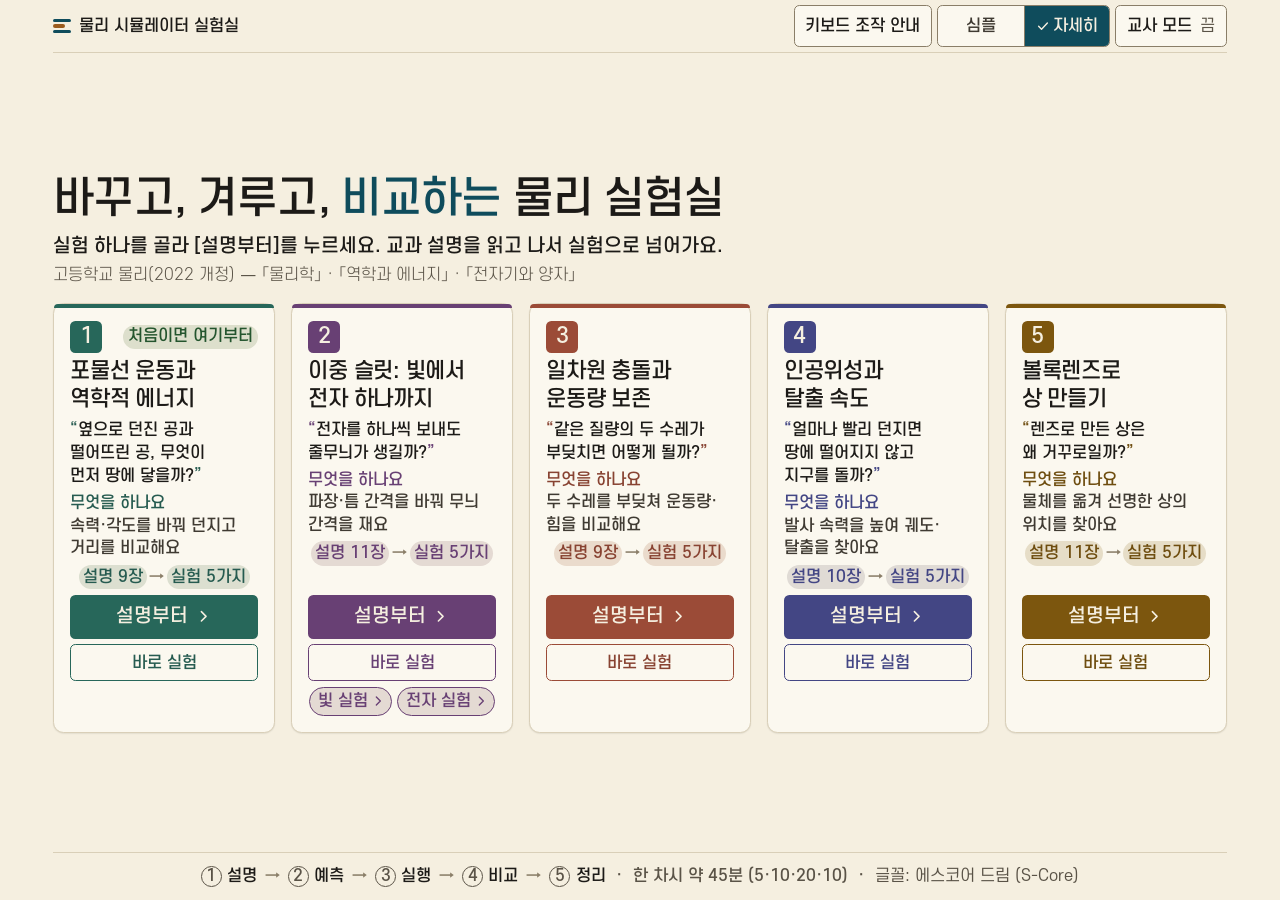
==== commit 9cb605cf: "R7 1차: 교과 설명 화면 신설, ⚙ 설정 창, 화면 덜어 내기(팝업 공통 틀) - 5종 모두 교과 설명(9~11장)이 먼저 나오고 [실험 시작]으로 실험, [설명]으로 되돌아가" ====
--- a/index.html
+++ b/index.html
@@ -71,6 +71,27 @@
       font: var(--font-weight-bold) var(--fs-body)/1 var(--font-sans);
     }
     .card__open .ico { width: calc(28 * var(--u)); height: calc(28 * var(--u)); margin-left: calc(-4 * var(--u)); }
+    /* R7: [설명부터 ▸](주색) [바로 실험](윤곽) · 칩 '① 설명 N장 → ② 실험 5가지' · 읽은 장 점 */
+    .card__open--sim { min-height: calc(56 * var(--u)); color: var(--sim-text); background: var(--color-paper-raised); border-width: calc(2 * var(--u)); font-weight: var(--font-weight-medium); font-size: var(--fs-meta); }
+    html:not(.cursor-hidden) .card__open--sim:hover { background: var(--sim-tint); filter: none; }
+    .card__steps { width: 100%; display: flex; flex-wrap: wrap; align-items: center; justify-content: center; gap: var(--space-1) var(--space-2); font: var(--font-weight-medium) var(--fs-caption)/1.3 var(--font-sans); color: var(--sim-text); }
+    .card__steps span { padding: calc(4 * var(--u)) var(--space-2); border-radius: var(--radius-pill); background: var(--sim-tint); white-space: nowrap; }
+    .card__steps i { font-style: normal; color: var(--color-line-strong); }
+    .card__seen { display: flex; align-items: center; justify-content: center; gap: calc(6 * var(--u)); min-height: calc(24 * var(--u)); font: var(--font-weight-regular) var(--fs-caption)/1 var(--font-sans); color: var(--color-ink-muted); }
+    .card__seen[hidden] { display: none; }
+    /* R7: 카드 안 칸이 늘어 16:9 는 아이콘·간격을 줄인다(카드 5장 높이 같음) · 링크 줄은 있는 카드만 */
+    .card { gap: var(--space-2); }
+    .card__mid { gap: var(--space-2); }
+    .card__icon { height: calc(56 * var(--u)); width: calc(96 * var(--u)); }
+    .card__q { min-height: 0; }
+    /* 링크 줄은 빈 카드도 같은 높이로 남겨 다섯 카드의 [설명부터][바로 실험] 바닥선을 맞춘다 (팀장 R7 마무리) */
+    .card__go { gap: var(--space-2); }
+    @media (orientation: portrait) and (min-width: 601px) { .cards { grid-auto-rows: 1fr; } }
+    @media (orientation: landscape) { .card__icon { display: none; } }   /* 가로: 선화 아이콘 대신 설명→실험 칩 자리 */
+    .card__steps { flex-wrap: nowrap; gap: var(--space-1); }
+    .card__steps span { padding: calc(3 * var(--u)) calc(6 * var(--u)); }
+    .card__seen i { width: calc(12 * var(--u)); height: calc(12 * var(--u)); min-width: 6px; min-height: 6px; border-radius: 50%; border: calc(2 * var(--u)) solid var(--sim); }
+    .card__seen i.is-seen { background: var(--sim); }
     .card__links a .ico { width: 1em; height: 1em; margin-left: calc(2 * var(--u)); }
     .card__links { min-height: calc(44 * var(--u)); display: flex; flex-wrap: wrap; gap: 0 var(--space-4); justify-content: center; margin-top: 0; }
     .card__links a {
@@ -165,15 +186,15 @@
 
       <header class="hub-head">
         <h1 class="hub-title">바꾸고, 겨루고, <span>비교하는</span> 물리 실험실</h1>
-        <p class="hub-sub">실험 하나를 골라 [열기]를 누르세요. 모든 실험은 같은 순서로 진행돼요.
+        <p class="hub-sub">실험 하나를 골라 [설명부터]를 누르세요. 교과 설명을 읽고 나서 실험으로 넘어가요.
           <small>고등학교 물리(2022 개정) — 「물리학」 · 「역학과 에너지」 · 「전자기와 양자」</small></p>
       </header>
 
       <main class="cards" id="cards" aria-label="실험 5가지"></main>
 
       <footer class="hub-foot">
-        <span class="flow" aria-label="모든 실험의 순서"><b><span class="circ" aria-hidden="true">1</span> 예측</b><i>→</i><b><span class="circ" aria-hidden="true">2</span> 실행</b><i>→</i><b><span class="circ" aria-hidden="true">3</span> 비교</b><i>→</i><b><span class="circ" aria-hidden="true">4</span> 정리</b></span>
-        <span aria-hidden="true">·</span><span>한 실험에 약 20분</span>
+        <span class="flow" aria-label="모든 실험의 순서: 설명, 예측, 실행, 비교, 정리"><b><span class="circ" aria-hidden="true">1</span> 설명</b><i>→</i><b><span class="circ" aria-hidden="true">2</span> 예측</b><i>→</i><b><span class="circ" aria-hidden="true">3</span> 실행</b><i>→</i><b><span class="circ" aria-hidden="true">4</span> 비교</b><i>→</i><b><span class="circ" aria-hidden="true">5</span> 정리</b></span>
+        <span aria-hidden="true">·</span><span title="설명 5분 · 예측 10분 · 실험 20분 · 정리 10분">한 차시 약 45분 (5·10·20·10)</span>
         <span aria-hidden="true">·</span><span class="hub-foot__credit">글꼴: 에스코어 드림 (S-Core)</span>
       </footer>
     </div>
@@ -193,18 +214,21 @@
     };
     var SIMS = [
       { slug: 'projectile-energy', icon: 'projectile', title: '포물선 운동과 역학적 에너지', subj: '역학과 에너지',
-        q: '옆으로 던진 공과 떨어뜨린 공, 무엇이 먼저 땅에 닿을까?', what: '속력·각도를 바꿔 던지고 거리를 비교해요', std: '[12역학01-02]' },
+        q: '옆으로 던진 공과 떨어뜨린 공, 무엇이 먼저 땅에 닿을까?', what: '속력·각도를 바꿔 던지고 거리를 비교해요', std: '[12역학01-02]', chapters: 9 },
       { slug: 'double-slit-quantum', icon: 'slit', title: '이중 슬릿: 빛에서 전자 하나까지', subj: '물리학 · 전자기와 양자',
-        q: '전자를 하나씩 보내도 줄무늬가 생길까?', what: '파장·틈 간격을 바꿔 무늬 간격을 재요', std: '[12물리03-01] [12전자03-01]',
+        q: '전자를 하나씩 보내도 줄무늬가 생길까?', what: '파장·틈 간격을 바꿔 무늬 간격을 재요', std: '[12물리03-01] [12전자03-01]', chapters: 11,
         sub: [{ mode: 'physics', label: '빛 실험', full: '빛으로 줄무늬 재기' }, { mode: 'quantum', label: '전자 실험', full: '전자 하나씩 보내기' }] },
       { slug: 'collision-momentum', icon: 'collision', title: '일차원 충돌과 운동량 보존', subj: '물리학',
-        q: '무거운 수레와 가벼운 수레가 부딪치면 누가 더 큰 힘을 받을까?', what: '두 수레를 부딪쳐 운동량·힘을 비교해요', std: '[12물리01-03]' },
+        q: '같은 질량의 두 수레가 부딪치면 어떻게 될까?', what: '두 수레를 부딪쳐 운동량·힘을 비교해요', std: '[12물리01-03]', chapters: 9 },
       { slug: 'orbit-gravity', icon: 'orbit', title: '인공위성과\n탈출 속도', subj: '역학과 에너지',
-        q: '얼마나 빨리 던지면 땅에 떨어지지 않고 지구를 돌까?', what: '발사 속력을 높여 궤도·탈출을 찾아요', std: '[12역학01-03·04·05]', mode: 'cannon' },
+        q: '얼마나 빨리 던지면 땅에 떨어지지 않고 지구를 돌까?', what: '발사 속력을 높여 궤도·탈출을 찾아요', std: '[12역학01-03·04·05]', mode: 'cannon', chapters: 10 },
       { slug: 'convex-lens', icon: 'lens', title: '볼록렌즈로\n상 만들기', subj: '물리학',
-        q: '렌즈로 만든 상은 왜 거꾸로일까?', what: '물체를 옮겨 선명한 상의 위치를 찾아요', std: '[12물리03-02]' }
+        q: '렌즈로 만든 상은 왜 거꾸로일까?', what: '물체를 옮겨 선명한 상의 위치를 찾아요', std: '[12물리03-02]', chapters: 11 }
     ];
-    var MARKS = ['●', '▲', '■', '◆', '★'];
+    /** R7: 설명 읽은 장 수 (시뮬레이터 lesson.js 가 저장한 physsim.lesson.<slug>.seen — 없으면 null) */
+    function seenCount(slug) {
+      try { var v = localStorage.getItem('physsim.lesson.' + slug + '.seen'); if (!v) return null; var a = JSON.parse(v); return Array.isArray(a) ? a.length : null; } catch (err) { return null; }
+    }
     function el(tag, cls, text) { var e = document.createElement(tag); if (cls) e.className = cls; if (text !== undefined) e.textContent = text; return e; }
     var box = document.getElementById('cards');
     var openLinks = [];
@@ -214,7 +238,6 @@
       card.setAttribute('data-sim', s.slug);
       var top = el('div', 'card__top');
       top.appendChild(el('span', 'card__key num', String(i + 1)));
-      var mk = el('span', 'card__mark', MARKS[i]); mk.setAttribute('aria-hidden', 'true'); top.appendChild(mk);
       if (i === 0) top.appendChild(el('span', 'card__first', '처음이면 여기부터'));
       card.appendChild(top);
       card.appendChild(el('h2', 'card__title', s.title));
@@ -226,17 +249,35 @@
       what.appendChild(el('b', null, '무엇을 하나요'));
       what.appendChild(el('span', null, s.what));
       mid.appendChild(what);
+      // R7: 설명 → 실험 흐름 칩 + 읽은 장 점(저장이 있을 때만)
+      var steps = el('p', 'card__steps');
+      steps.appendChild(el('span', null, '설명 ' + s.chapters + '장')); steps.appendChild(el('i', null, '→')); steps.appendChild(el('span', null, '실험 5가지'));
+      steps.setAttribute('aria-label', '설명 ' + s.chapters + '장을 읽고 실험 5가지');
+      mid.appendChild(steps);
+      var seenN = seenCount(s.slug), seen = el('p', 'card__seen');
+      seen.hidden = seenN === null;
+      if (seenN !== null) {
+        seen.appendChild(document.createTextNode('읽은 장 ' + Math.min(seenN, s.chapters) + '/' + s.chapters + ' '));
+        for (var k = 0; k < s.chapters; k++) { var d = el('i'); if (k < seenN) d.className = 'is-seen'; d.setAttribute('aria-hidden', 'true'); seen.appendChild(d); }
+      }
+      mid.appendChild(seen);
       card.appendChild(mid);
       var go = el('div', 'card__go');
-      // 카드 5장 모두 [열기] 하나 (이중 슬릿은 아래 작은 링크 2개로 바로 가기)
-      var a = el('a', 'card__open', '열기');
+      // R7: [설명부터 ▸](주색, ?view=explain) [바로 실험](윤곽선, ?view=sim) — 이중 슬릿은 아래 작은 칩 2개로 모드 바로 가기
+      var mq = s.mode ? '&mode=' + s.mode : '';
+      var a = el('a', 'card__open', '설명부터');
       a.insertAdjacentHTML('beforeend', SimIcons.html('chev-right'));   // R4: ▸ → SVG 아이콘 (shared/icons.js)
-      a.setAttribute('data-base', base + (s.mode ? '?mode=' + s.mode : ''));   // R6: 쿼리 조립 전 기본 주소 (buildQuery)
+      a.setAttribute('data-base', base + '?view=explain' + mq);   // R6: 쿼리 조립 전 기본 주소 (buildQuery 가 view·mode 를 그대로 둔다)
       var sc = el('span', 'card__simple', '심플'); sc.title = '심플 모드로 열려요'; a.insertBefore(sc, a.firstChild);   // R6: 허브에서 심플을 고르면 보임
       a.href = a.getAttribute('data-base');
-      a.setAttribute('aria-label', (i + 1) + '번 ' + s.title.replace(/\n/g, ' ') + ' 열기');
+      a.setAttribute('aria-label', (i + 1) + '번 ' + s.title.replace(/\n/g, ' ') + ' — 교과 설명부터 열기');
       go.appendChild(a);
       openLinks.push(a);
+      var a2 = el('a', 'card__open card__open--sim', '바로 실험');
+      a2.setAttribute('data-base', base + '?view=sim' + mq);
+      a2.href = a2.getAttribute('data-base');
+      a2.setAttribute('aria-label', (i + 1) + '번 ' + s.title.replace(/\n/g, ' ') + ' — 설명 없이 바로 실험');
+      go.appendChild(a2);
       // [열기] 높이를 다섯 장 모두 같게: 링크 줄 자리를 늘 남겨 둔다
       var links = el('div', 'card__links');
       go.appendChild(links);
@@ -244,7 +285,7 @@
         s.sub.forEach(function (m) {
           var l = el('a', 'card__chip', m.label);   // R6(S10): 44u 터치 칩
           l.insertAdjacentHTML('beforeend', SimIcons.html('chev-right'));
-          l.setAttribute('data-base', base + '?mode=' + m.mode);
+          l.setAttribute('data-base', base + '?view=sim&mode=' + m.mode);
           l.href = l.getAttribute('data-base');
           l.setAttribute('aria-label', (i + 1) + '번 ' + s.title.replace(/\n/g, ' ') + ' — ' + m.full + '로 바로 열기'); l.title = m.full;
           links.appendChild(l);
--- a/shared/base.css
+++ b/shared/base.css
@@ -1498,3 +1498,180 @@
 
 /* R6(S13): --fs-caption 24u 뒤에도 하단 띠(88u) 안 빈 그래프 안내는 한 줄 — 22u(하한 13px) */
 .sim-band .empty { font-size: max(13px, calc(22 * var(--u))); white-space: nowrap; }
+
+
+/* =====================================================================
+   R7 (docs/개선/R7_1차_계획.md §1-3) — 공통 팝업 틀 SK.pop
+     .pop--popover  여는 단추 옆 400u (위치는 sim.js 가 무대와 안 겹치는 쪽으로)
+     .pop--dock     가로 = 패널 자리(x1310 y140 570×790) — 예측·모드 창·자리가 없는 popover
+     .pop--sheet    아래에서 (가로 = 패널 열 위, 세로 = 전폭 ≤ 60%)
+     .pop--modal    그림 자리(x40 y140 1250×700) — 기록 표·정리만
+   z: popover·sheet·dock = --z-sheet(40) · modal = --z-modal(50) · 확인 창(.dialog-layer)은 그 위
+   ===================================================================== */
+.pop {
+  position: absolute; z-index: var(--z-sheet);
+  display: flex; flex-direction: column; overflow: hidden;
+  background: var(--color-paper-raised);
+  border: 1px solid var(--color-line-strong);
+  border-radius: var(--radius-lg);
+  box-shadow: var(--shadow-lg);
+  animation: rise-in var(--dur-base) var(--dur-ease) both;
+}
+.pop[hidden] { display: none !important; }
+.pop:focus { outline: none; }
+.pop__head {
+  flex: none; display: flex; align-items: center; gap: var(--space-3);
+  min-height: calc(64 * var(--u));
+  padding: var(--space-1) var(--space-2) var(--space-1) var(--space-5);
+  border-bottom: 1px solid var(--color-line);
+}
+.pop__title { flex: 1 1 auto; min-width: 0; font: var(--font-weight-medium) max(17px, calc(32 * var(--u)))/1.2 var(--font-sans); color: var(--color-ink); word-break: keep-all; }
+.pop__close { flex: none; width: calc(56 * var(--u)); min-width: 44px; min-height: 44px; height: calc(56 * var(--u)); padding: 0; }
+.pop__close > .ico { width: calc(28 * var(--u)); height: calc(28 * var(--u)); min-width: 18px; min-height: 18px; margin: 0; }
+.pop__body { flex: 1 1 auto; min-height: 0; overflow-y: auto; overflow-x: hidden; overscroll-behavior: contain; padding: var(--space-4) var(--space-5) var(--space-5); scrollbar-width: thin; }
+.pop__foot { flex: none; display: flex; align-items: center; justify-content: flex-end; gap: var(--space-3); padding: var(--space-3) var(--space-5); border-top: 1px solid var(--color-line); background: var(--color-paper-sunk); }
+.pop__foot[hidden] { display: none; }
+.pop__foot .btn { min-height: max(44px, calc(56 * var(--u))); padding: 0 var(--space-5); font-size: var(--fs-meta); border-width: calc(2 * var(--u)); }
+.pop__foot .btn.is-confirm { border-color: var(--color-warn); color: var(--color-warn-text); background: var(--color-warn-tint); }
+.pop-scrim { position: absolute; inset: 0; z-index: calc(var(--z-sheet) - 1); background: rgb(28 26 23 / 0.08); animation: fade-in var(--dur-base) var(--dur-ease) both; }
+.pop-scrim.is-dim { z-index: calc(var(--z-modal) - 1); background: var(--color-dim); }
+.pop-scrim[hidden] { display: none !important; }
+
+/* 모양 */
+.pop--popover { width: calc(420 * var(--u)); min-width: 280px; max-width: 92vw; }
+.pop--dock {
+  left: calc(1310 * var(--u)); top: calc(140 * var(--u));
+  width: calc(570 * var(--u)); max-height: calc(790 * var(--u) + var(--extra));
+  border-top: calc(8 * var(--u)) solid var(--sim);
+}
+.pop--sheet {
+  right: calc(40 * var(--u)); bottom: calc(136 * var(--u));   /* 막대(y952) 위 8u */
+  width: calc(570 * var(--u)); max-height: calc(790 * var(--u) + var(--extra));
+  border-top: calc(8 * var(--u)) solid var(--sim);
+  animation-name: sheet-up;
+}
+.pop--modal {
+  z-index: var(--z-modal);
+  left: calc(40 * var(--u)); top: calc(140 * var(--u));
+  width: calc(1250 * var(--u)); height: calc(790 * var(--u) + var(--extra));
+  border-top: calc(8 * var(--u)) solid var(--sim);
+}
+@keyframes sheet-up { from { transform: translateY(calc(24 * var(--u))); opacity: 0; } to { transform: none; opacity: 1; } }
+@media (prefers-reduced-motion: reduce) { .pop, .pop-scrim { animation: none !important; } }
+/* 여는 단추: 열린 동안 aria-expanded + 단원 옅은색 바탕 */
+.btn.is-pop-open, .chip.is-pop-open, .task-stepbtn.is-pop-open { background: var(--sim-tint); border-color: var(--sim); color: var(--sim-text); }
+
+/* 팝업 안 펼침 메뉴(속도·그 밖의 기능)는 제자리 목록 */
+.pop .pop-menu { position: static; min-width: 0; padding: 0; border: 0; box-shadow: none; background: none; animation: none; }
+.pop .pop-menu button { min-height: max(44px, calc(56 * var(--u))); width: 100%; }
+.pop .pop-menu button > .ico { width: calc(28 * var(--u)); height: calc(28 * var(--u)); min-width: 16px; min-height: 16px; color: var(--color-ink-muted); }
+.pop--menu { width: calc(380 * var(--u)); }
+.pop--menu .pop__body { padding: var(--space-2); }
+
+/* ⚙ 설정 안 (노드 이동한 패널 묶음) */
+.pop .panel-sec { display: grid; gap: var(--space-3); padding-bottom: var(--space-4); }
+.pop .panel-sec + .panel-sec { padding-top: var(--space-2); }
+.pop .panel-sec__title { position: static; background: none; font-size: calc(26 * var(--u)); padding: var(--space-2) 0; }
+.pop--settings .set-layout { display: grid; gap: var(--space-3); justify-items: stretch; }
+.pop--settings .mode-seg { justify-self: start; }
+.pop--settings .check { min-height: max(44px, calc(60 * var(--u))); }
+.pop--settings { width: calc(440 * var(--u)); }
+html.is-simple .set-collapse { display: none !important; }
+.pop .panel-deep > summary { min-height: max(44px, var(--tap)); }
+
+/* 단계 팝오버: 단계 4개(세로) + ○○하러 가기 */
+.pop--steps { width: calc(460 * var(--u)); }
+.pop--steps .task-steps { flex-direction: column; align-items: stretch; gap: var(--space-2); }
+.pop--steps .task-steps li + li::before { display: none; }
+.pop--steps .task-step { width: 100%; min-height: max(44px, calc(64 * var(--u))); display: grid; grid-template-columns: auto minmax(0, 1fr); grid-template-rows: auto auto; column-gap: var(--space-3); row-gap: 2px; padding: var(--space-2) var(--space-3); text-align: left; }
+.pop--steps .task-step__num { grid-row: 1 / span 2; align-self: center; }
+.pop--steps .task-step__desc { display: block; font: var(--font-weight-regular) var(--fs-caption)/1.3 var(--font-sans); color: var(--color-ink-muted); word-break: keep-all; }
+.task-step__desc { display: none; }
+.steps-next { display: flex; justify-content: flex-end; padding-top: var(--space-3); }
+.steps-next .btn { min-height: max(44px, calc(56 * var(--u))); color: var(--color-primary); }
+.steps-next .btn[hidden] { display: none; }
+
+/* 실험 고르기 시트: 맨 위 모드 단추 줄 + 실험 카드(한 열, 이름이 잘리지 않게) */
+.pop--presets .pop__body { display: grid; gap: var(--space-3); align-content: start; }
+.preset-modes { display: grid; grid-template-columns: repeat(auto-fit, minmax(calc(160 * var(--u)), 1fr)); gap: var(--space-2); padding-bottom: var(--space-3); border-bottom: 1px solid var(--color-line); }
+.preset-modes[hidden] { display: none; }
+.preset-mode {
+  display: grid; gap: 2px; align-content: center; text-align: left;
+  min-height: max(48px, calc(72 * var(--u))); padding: var(--space-2) var(--space-4);
+  border-radius: var(--radius-md); border: calc(2 * var(--u)) solid var(--color-line-strong); background: var(--color-paper);
+}
+.preset-mode__label { font: var(--font-weight-medium) var(--fs-control)/1.2 var(--font-sans); word-break: keep-all; }
+.preset-mode__desc { font: var(--font-weight-regular) var(--fs-caption)/1.3 var(--font-sans); color: var(--color-ink-muted); word-break: keep-all; }
+.preset-mode[aria-pressed="true"] { border-color: var(--color-primary); background: var(--color-primary-tint); color: var(--color-primary); }
+.preset-list { display: grid; gap: var(--space-2); }
+.preset-list[hidden], .pop .sheet__cards[hidden] { display: none; }
+.pop .preset-list .preset-card { min-height: calc(96 * var(--u)); max-width: none; width: 100%; height: auto; }
+.pop .preset-list .preset-card .preset-tip { display: none; }
+.pop .preset-list .preset-card__title { -webkit-line-clamp: 2; }
+.pop .sheet__cards { padding: 0; overflow: visible; }
+
+/* 기록·정리 모달: 판 노드를 그대로(머리 제목은 팝업 머리줄이 대신) */
+.pop .rec-big, .pop .think-board {
+  position: static; left: auto; top: auto; width: auto; height: auto;
+  border: 0; border-radius: 0; box-shadow: none; background: none;
+  display: flex; flex-direction: column; overflow: visible;
+}
+.pop .rec-big > .side-head, .pop .think-board > .side-head { border-bottom: 0; padding: 0 0 var(--space-3); }
+.pop .side-head h2, .pop .side-head .side-back { display: none !important; }
+.pop .rec-big .side-body, .pop .think-board .side-body { overflow: visible; padding: 0; }
+.pop .rec-big .rec-box__scroll { max-height: none; }
+.pop--records .pop__body, .pop--think .pop__body { padding: var(--space-4) var(--space-6) var(--space-6); }
+.pop--think .side-body { display: grid !important; grid-template-columns: repeat(auto-fill, minmax(calc(520 * var(--u)), 1fr)); gap: var(--space-4); align-items: start; }
+.pop--recfull .pop__head .rec-full__count { flex: none; }
+.pop--recfull .pop__head .rec-full__hint { flex: 0 1 auto; }
+.pop--recfull .pop__body { padding: 0; }
+.pop--info .info-pop { position: static; width: auto; border: 0; box-shadow: none; padding: 0; animation: none; background: none; }
+.pop--info { width: calc(640 * var(--u)); }
+.pop--meters { width: calc(560 * var(--u)); }
+.pop--meters .meters--more { display: grid; grid-template-columns: repeat(2, minmax(0, 1fr)); gap: var(--space-2); }
+.pop--meters .meter { min-height: calc(96 * var(--u)); }
+
+/* 예측·모드 창 = dock 안 카드 (가로: 패널 자리, 그림 비가림 · 세로: 아래 시트) */
+.pop--predict, .pop--mode { z-index: 22; }
+.pop--predict .pop__body, .pop--mode .pop__body { padding: 0; }
+.pop--predict .predict, .pop--mode .mode-card {
+  position: relative; left: auto; bottom: auto; margin: 0; width: auto; max-width: none; max-height: none;
+  border-top: 0; border-radius: 0; box-shadow: none; overflow: visible;
+}
+.pop--predict .predict { padding: var(--space-4) var(--space-5) var(--space-3); }
+.pop--predict .predict.has-figure .predict__mid { grid-template-columns: minmax(0, 1fr); }
+.pop--predict .predict__figure { max-width: calc(360 * var(--u)); }
+.pop--predict .predict__choices, .pop--predict .predict.is-short .predict__choices { grid-template-columns: minmax(0, 1fr); }
+.pop--predict .predict__choices > :nth-child(odd):last-child { grid-column: auto; }
+.pop--predict .predict__q { font-size: calc(30 * var(--u)); padding-right: calc(64 * var(--u)); }
+.pop--predict .predict__foot { position: sticky; bottom: 0; margin: 0 calc(-24 * var(--u)) calc(-12 * var(--u)); padding: var(--space-3) var(--space-5); border-top: 1px solid var(--color-line); justify-content: flex-start; }
+.pop--predict .predict__ok { margin-left: auto; }
+.pop--predict .predict__hint { flex: 1 1 100%; margin: 0; }
+.pop--mode .mode-card { padding: var(--space-5); gap: var(--space-3); }
+.pop--mode .mode-card__q { font-size: calc(34 * var(--u)); }
+.pop--mode .mode-opts { grid-template-columns: minmax(0, 1fr) !important; }
+.pop--mode .mode-opt { min-height: calc(110 * var(--u)); padding: var(--space-4); }
+.pop .predict__peek { display: none; }
+.pop--sheet .predict__peek { display: inline-flex; position: absolute; right: calc(80 * var(--u)); top: var(--space-2); }
+.pop.is-peek { opacity: 0.06; pointer-events: none; }
+
+/* 해설 카드·정리 질문·설명 링크 */
+.lesson-link {
+  display: inline-flex; align-items: center; gap: var(--space-2); justify-self: start;
+  min-height: max(44px, calc(52 * var(--u))); padding: 0 var(--space-3);
+  border-radius: var(--radius-pill); border: calc(2 * var(--u)) solid var(--sim);
+  background: var(--color-paper-raised); color: var(--sim-text);
+  font: var(--font-weight-medium) var(--fs-meta)/1.2 var(--font-sans); text-align: left; word-break: keep-all;
+}
+.lesson-link[hidden] { display: none !important; }
+.lesson-link > .ico { width: calc(26 * var(--u)); height: calc(26 * var(--u)); min-width: 16px; min-height: 16px; flex: none; }
+html:not(.cursor-hidden) .lesson-link:hover { background: var(--sim-tint); }
+.think-card > .lesson-link { margin-top: var(--space-2); }
+
+/* 식 조판 (설명 층·도움말 공통) — 첨자·기울임은 SK.mathNodes 의 .sym 그대로 */
+.eq { display: block; text-align: center; font: var(--font-weight-regular) max(24px, calc(40 * var(--u)))/1.5 var(--font-sans); color: var(--color-ink); }   /* 한글·연산 기호는 본문 글꼴, $…$ 기호(.sym)만 수식 글꼴 — UI팀2·3 요청 */
+.eq .sym, .eq .frac { font-family: var(--font-math); }
+.eq-frac { display: inline-grid; vertical-align: middle; text-align: center; margin: 0 0.15em; }
+.eq-frac > span:first-child { border-bottom: max(1px, calc(2 * var(--u))) solid currentColor; padding: 0 0.15em; }
+.eq-sub { font-size: 0.7em; vertical-align: -0.25em; }
+.lesson-fig svg { display: block; width: 100%; height: auto; font-family: var(--font-sans); font-variant-numeric: tabular-nums; }
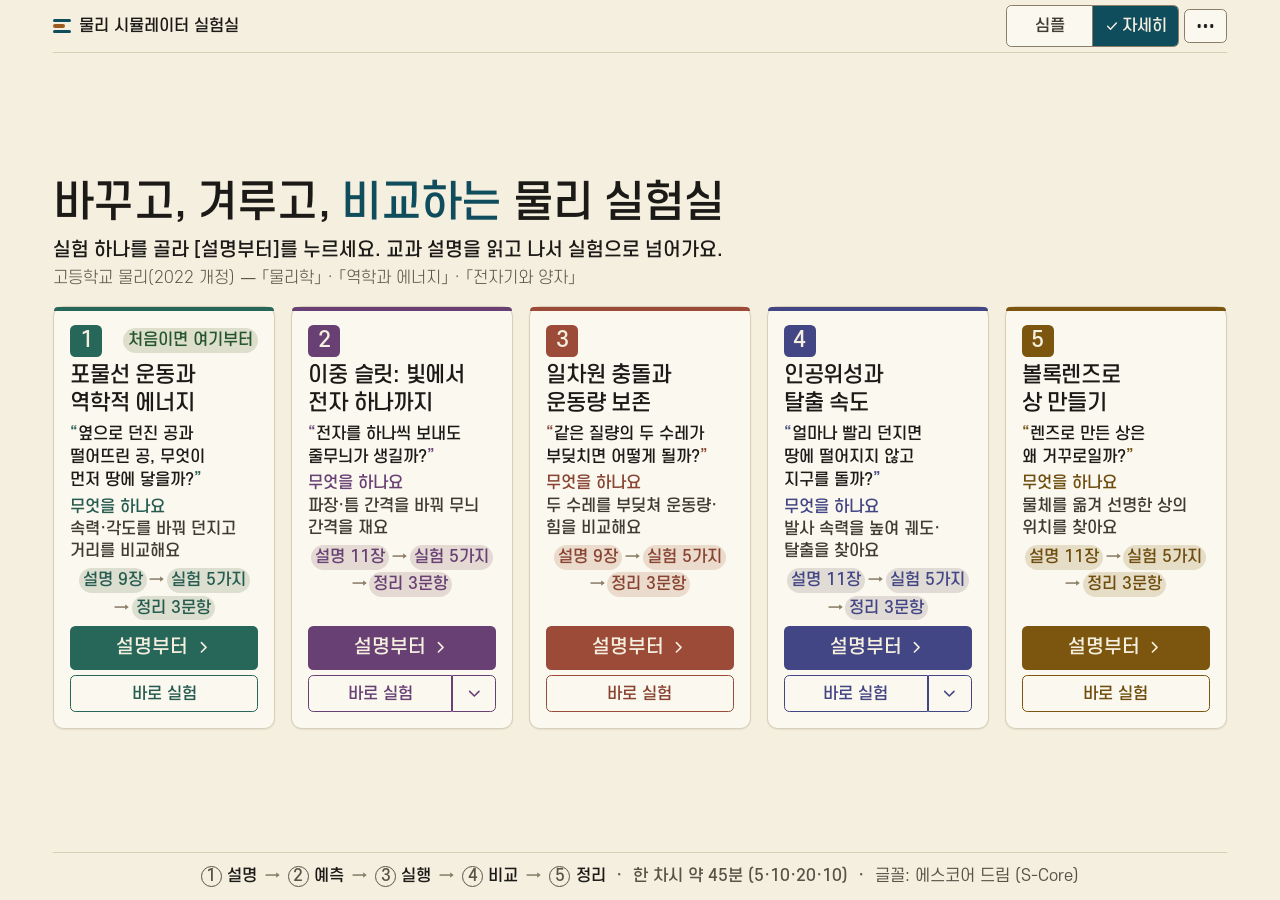
==== commit 4f8b3b77: "R7 2차: 설명↔실험 연계 강화, 머리줄 아이콘 4개로, 예측 띠, 형성평가 - 실험 화면 [ƒ 식] 팝업: 그 장의 식·기호, 기호 칩 → 슬라이더·계기판 강조와 지금 값 대입" ====
--- a/index.html
+++ b/index.html
@@ -157,6 +157,47 @@
     .flow b { display: inline-flex; align-items: center; gap: var(--space-2); color: var(--color-ink); }
     .flow i { font-style: normal; color: var(--color-line-strong); }
     .flow .circ { font-size: var(--fs-caption); color: var(--color-ink-muted); }
+    /* R7-2(S14): 머리줄 [심플|자세히] + ⋯ (교사 모드·키보드 안내 팝오버) */
+    .hub-more { position: relative; min-width: calc(64 * var(--u)); min-height: calc(64 * var(--u)); padding: 0 var(--space-3); gap: var(--space-2); }
+    .hub-more__dots { width: calc(28 * var(--u)); height: calc(28 * var(--u)); background: radial-gradient(circle, currentColor 18%, transparent 20%) 0 50% / 33.3% 100% repeat-x; }
+    .hub-more__on { padding: 2px var(--space-2); border-radius: var(--radius-pill); background: var(--color-primary-tint); color: var(--color-primary); font: var(--font-weight-medium) var(--fs-caption)/1.2 var(--font-sans); }
+    .hub-more__on[hidden] { display: none; }
+    .hub-more[aria-expanded="true"] { background: var(--color-primary-tint); border-color: var(--color-primary); }
+    .hub-pop {
+      position: absolute; right: 0; top: calc(100% + var(--space-2)); z-index: 20; width: calc(600 * var(--u)); min-width: 300px;
+      display: grid; gap: var(--space-3); padding: var(--space-4) var(--space-5); border-radius: var(--radius-lg);
+      background: var(--color-paper-raised); border: 1px solid var(--color-line-strong); box-shadow: var(--shadow-lg);
+    }
+    .hub-pop[hidden] { display: none; }
+    .hub-pop .hub-teacher { justify-content: space-between; min-height: calc(64 * var(--u)); font-size: var(--fs-meta); }
+    .hub-pop__t { font: var(--font-weight-medium) var(--fs-caption)/1.2 var(--font-sans); color: var(--color-ink-muted); padding-top: var(--space-2); border-top: 1px solid var(--color-line); }
+    .hub-pop .hub-keys { position: static; width: auto; padding: 0; border: 0; box-shadow: none; background: none; }
+    /* R7-2(S8): [바로 실험 ▾] 분할 단추(슬릿·궤도: 갈래 메뉴) — 다른 카드는 한 단추. 링크 줄은 없앴다(카드 5장 높이 같음) */
+    .card__split { position: relative; display: flex; gap: 0; }
+    .card__split .card__open--sim { flex: 1 1 auto; border-radius: var(--radius-md) 0 0 var(--radius-md); }
+    .card__splitbtn {
+      flex: none; width: calc(64 * var(--u)); min-width: 44px; min-height: calc(56 * var(--u)); display: grid; place-items: center;
+      border: calc(2 * var(--u)) solid var(--sim); border-left-width: 1px; border-radius: 0 var(--radius-md) var(--radius-md) 0;
+      background: var(--color-paper-raised); color: var(--sim-text);
+    }
+    .card__splitbtn .ico { width: calc(28 * var(--u)); height: calc(28 * var(--u)); }
+    .card__splitbtn[aria-expanded="true"], html:not(.cursor-hidden) .card__splitbtn:hover { background: var(--sim-tint); }
+    .card__menu {
+      position: absolute; left: 0; right: 0; bottom: calc(100% + var(--space-2)); z-index: 5;
+      display: grid; gap: var(--space-1); padding: var(--space-2); border-radius: var(--radius-md);
+      background: var(--color-paper-raised); border: 1px solid var(--color-line-strong); box-shadow: var(--shadow-lg);
+    }
+    .card__menu[hidden] { display: none; }
+    .card__menu a {
+      display: grid; gap: 2px; min-height: max(44px, calc(64 * var(--u))); padding: var(--space-1) var(--space-3); align-content: center;
+      border-radius: var(--radius-sm); font: var(--font-weight-medium) var(--fs-caption)/1.25 var(--font-sans); color: var(--sim-text); text-decoration: none; word-break: keep-all;
+    }
+    .card__menu a small { font-weight: var(--font-weight-regular); color: var(--color-ink-muted); }
+    html:not(.cursor-hidden) .card__menu a:hover, .card__menu a:focus-visible { background: var(--sim-tint); }
+    .card__links { display: none; }
+    /* R7-2: 흐름 칩 3개(설명 → 실험 → 정리)는 좁으면 두 줄 — 가운데 칸이 칩 폭만큼 넓어져 글이 잘리지 않게 */
+    .card__mid { grid-template-columns: minmax(0, 1fr); }
+    .card__steps { flex-wrap: wrap; row-gap: calc(4 * var(--u)); }
   </style>
 </head>
 <body>
@@ -168,18 +209,22 @@
           <span class="menu__name">물리 시뮬레이터 실험실</span>
         </span>
         <span class="hub-nav__right">
-          <button class="btn btn--outline hub-keys__btn" type="button" id="keysBtn" aria-expanded="false">키보드 조작 안내</button>
           <span class="mode-seg hub-mode" id="modeSeg" role="group" aria-label="화면 모드 — 열 실험을 어떤 모드로 볼까요">
             <button class="mode-seg__opt" type="button" data-simple="1" aria-pressed="false" title="실험 화면을 크게, 바꿀 값 2~3개만 (전자칠판 시연·처음 보는 학생)">심플</button>
             <button class="mode-seg__opt" type="button" data-simple="0" aria-pressed="true" title="단계·기록 표·정리 질문까지 모두">자세히</button>
           </span>
-          <button class="btn btn--outline hub-teacher" type="button" id="teacherBtn" aria-pressed="false" title="켜면 실험이 교사 모드(손들기 수·수업 안내·성취기준)로 열려요">교사 모드 <span class="hub-teacher__state">끔</span></button>
-          <span class="hub-keys" id="keys" hidden role="note">
-            <kbd>1</kbd><span>~ <kbd>5</kbd> 카드 바로 열기</span>
-            <kbd>← →</kbd><span>카드 고르기 · <kbd>Enter</kbd> 열기</span>
-            <kbd>F</kbd><span>전체 화면</span>
-            <kbd>M</kbd><span>심플 ↔ 자세히 (실험 화면에서)</span>
-            <kbd>Esc</kbd><span>실험 화면에서 두 번 누르면 이 화면으로</span>
+          <!-- R7-2(S14): 키보드 안내·교사 모드는 ⋯ 팝오버 안으로 (머리줄은 [심플|자세히] + ⋯) -->
+          <button class="btn btn--outline hub-more" type="button" id="moreBtn" aria-haspopup="true" aria-expanded="false" aria-controls="hubPop" aria-label="그 밖의 기능 — 교사 모드·키보드 안내" title="교사 모드 · 키보드 안내"><span class="hub-more__dots" aria-hidden="true"></span><span class="hub-more__on" id="teacherDot" hidden>교사</span></button>
+          <span class="hub-pop" id="hubPop" hidden role="group" aria-label="그 밖의 기능">
+            <button class="btn btn--outline hub-teacher" type="button" id="teacherBtn" aria-pressed="false" title="켜면 실험이 교사 모드(손들기 수·수업 안내·성취기준·정리 정답 공개)로 열려요">교사 모드 <span class="hub-teacher__state">끔</span></button>
+            <span class="hub-pop__t hub-keys__btn">키보드 조작 안내</span>
+            <span class="hub-keys hub-keys__btn" id="keys" role="note">
+              <kbd>1</kbd><span>~ <kbd>5</kbd> 카드 바로 열기</span>
+              <kbd>← →</kbd><span>카드 고르기 · <kbd>Enter</kbd> 열기</span>
+              <kbd>F</kbd><span>전체 화면</span>
+              <kbd>M</kbd><span>심플 ↔ 자세히</span>
+              <kbd>Esc</kbd><span>실험 화면에서 두 번 누르면 이 화면으로</span>
+            </span>
           </span>
         </span>
       </nav>
@@ -214,16 +259,17 @@
     };
     var SIMS = [
       { slug: 'projectile-energy', icon: 'projectile', title: '포물선 운동과 역학적 에너지', subj: '역학과 에너지',
-        q: '옆으로 던진 공과 떨어뜨린 공, 무엇이 먼저 땅에 닿을까?', what: '속력·각도를 바꿔 던지고 거리를 비교해요', std: '[12역학01-02]', chapters: 9 },
+        q: '옆으로 던진 공과 떨어뜨린 공, 무엇이 먼저 땅에 닿을까?', what: '속력·각도를 바꿔 던지고 거리를 비교해요', std: '[12역학01-02]', chapters: 9, cards: 5 },
       { slug: 'double-slit-quantum', icon: 'slit', title: '이중 슬릿: 빛에서 전자 하나까지', subj: '물리학 · 전자기와 양자',
-        q: '전자를 하나씩 보내도 줄무늬가 생길까?', what: '파장·틈 간격을 바꿔 무늬 간격을 재요', std: '[12물리03-01] [12전자03-01]', chapters: 11,
+        q: '전자를 하나씩 보내도 줄무늬가 생길까?', what: '파장·틈 간격을 바꿔 무늬 간격을 재요', std: '[12물리03-01] [12전자03-01]', chapters: 11, cards: 5,
         sub: [{ mode: 'physics', label: '빛 실험', full: '빛으로 줄무늬 재기' }, { mode: 'quantum', label: '전자 실험', full: '전자 하나씩 보내기' }] },
       { slug: 'collision-momentum', icon: 'collision', title: '일차원 충돌과 운동량 보존', subj: '물리학',
-        q: '같은 질량의 두 수레가 부딪치면 어떻게 될까?', what: '두 수레를 부딪쳐 운동량·힘을 비교해요', std: '[12물리01-03]', chapters: 9 },
+        q: '같은 질량의 두 수레가 부딪치면 어떻게 될까?', what: '두 수레를 부딪쳐 운동량·힘을 비교해요', std: '[12물리01-03]', chapters: 9, cards: 5 },
       { slug: 'orbit-gravity', icon: 'orbit', title: '인공위성과\n탈출 속도', subj: '역학과 에너지',
-        q: '얼마나 빨리 던지면 땅에 떨어지지 않고 지구를 돌까?', what: '발사 속력을 높여 궤도·탈출을 찾아요', std: '[12역학01-03·04·05]', mode: 'cannon', chapters: 10 },
+        q: '얼마나 빨리 던지면 땅에 떨어지지 않고 지구를 돌까?', what: '발사 속력을 높여 궤도·탈출을 찾아요', std: '[12역학01-03·04·05]', mode: 'cannon', chapters: 11, cards: 5,
+        sub: [{ mode: 'cannon', label: '뉴턴의 대포', full: '대포로 궤도 찾기' }, { mode: 'sat', label: '원궤도 위성', full: '높이별 위성 속력' }, { mode: 'kepler', label: '케플러 자료', full: '주기와 거리 규칙' }] },
       { slug: 'convex-lens', icon: 'lens', title: '볼록렌즈로\n상 만들기', subj: '물리학',
-        q: '렌즈로 만든 상은 왜 거꾸로일까?', what: '물체를 옮겨 선명한 상의 위치를 찾아요', std: '[12물리03-02]', chapters: 11 }
+        q: '렌즈로 만든 상은 왜 거꾸로일까?', what: '물체를 옮겨 선명한 상의 위치를 찾아요', std: '[12물리03-02]', chapters: 11, cards: 5 }
     ];
     /** R7: 설명 읽은 장 수 (시뮬레이터 lesson.js 가 저장한 physsim.lesson.<slug>.seen — 없으면 null) */
     function seenCount(slug) {
@@ -232,6 +278,17 @@
     function el(tag, cls, text) { var e = document.createElement(tag); if (cls) e.className = cls; if (text !== undefined) e.textContent = text; return e; }
     var box = document.getElementById('cards');
     var openLinks = [];
+    var openMenu = null;
+    function closeMenus() {
+      if (openMenu) { openMenu.menu.hidden = true; openMenu.btn.setAttribute('aria-expanded', 'false'); openMenu = null; }
+    }
+    function toggleMenu(menu, btn) {
+      var was = openMenu && openMenu.menu === menu;
+      closeMenus();
+      if (was) return;
+      menu.hidden = false; btn.setAttribute('aria-expanded', 'true'); openMenu = { menu: menu, btn: btn };
+      var first = menu.querySelector('a, button'); if (first) setTimeout(function () { first.focus(); }, 0);
+    }
     SIMS.forEach(function (s, i) {
       var base = 'sims/' + s.slug + '/index.html';
       var card = el('article', 'card');
@@ -251,8 +308,10 @@
       mid.appendChild(what);
       // R7: 설명 → 실험 흐름 칩 + 읽은 장 점(저장이 있을 때만)
       var steps = el('p', 'card__steps');
-      steps.appendChild(el('span', null, '설명 ' + s.chapters + '장')); steps.appendChild(el('i', null, '→')); steps.appendChild(el('span', null, '실험 5가지'));
-      steps.setAttribute('aria-label', '설명 ' + s.chapters + '장을 읽고 실험 5가지');
+      // R7-2(S14): '설명 N장 → 실험 N가지 → 정리 3문항' (약 45분) — 설명 장 수 = lesson.js 의 실험 전 장 수(wrap 제외)
+      steps.appendChild(el('span', null, '설명 ' + s.chapters + '장')); steps.appendChild(el('i', null, '→')); steps.appendChild(el('span', null, '실험 ' + s.cards + '가지')); steps.appendChild(el('i', null, '→')); steps.appendChild(el('span', null, '정리 3문항'));
+      steps.setAttribute('aria-label', '설명 ' + s.chapters + '장을 읽고 실험 ' + s.cards + '가지, 정리 3문항 — 약 45분');
+      steps.title = '한 차시 약 45분 (설명 5 · 예측 10 · 실험 20 · 정리 10)';
       mid.appendChild(steps);
       var seenN = seenCount(s.slug), seen = el('p', 'card__seen');
       seen.hidden = seenN === null;
@@ -277,32 +336,42 @@
       a2.setAttribute('data-base', base + '?view=sim' + mq);
       a2.href = a2.getAttribute('data-base');
       a2.setAttribute('aria-label', (i + 1) + '번 ' + s.title.replace(/\n/g, ' ') + ' — 설명 없이 바로 실험');
-      go.appendChild(a2);
-      // [열기] 높이를 다섯 장 모두 같게: 링크 줄 자리를 늘 남겨 둔다
-      var links = el('div', 'card__links');
-      go.appendChild(links);
+      // R7-2(S8): 갈래가 있는 실험(슬릿·궤도)은 [바로 실험][▾] 분할 단추 — ▾ = 갈래 메뉴(?view=sim&mode=…). 예전 '빛 실험·전자 실험' 칩 줄은 흡수(카드 5장 높이 같음)
       if (s.sub) {
+        var split = el('div', 'card__split');
+        split.appendChild(a2);
+        var sb = el('button', 'card__splitbtn');
+        sb.type = 'button'; sb.setAttribute('aria-haspopup', 'true'); sb.setAttribute('aria-expanded', 'false');
+        sb.setAttribute('aria-label', (i + 1) + '번 실험 갈래 골라 바로 실험'); sb.title = '갈래 골라 바로 실험';
+        sb.innerHTML = SimIcons.html('chev-down');
+        var menu = el('div', 'card__menu'); menu.hidden = true; menu.setAttribute('role', 'menu');
         s.sub.forEach(function (m) {
-          var l = el('a', 'card__chip', m.label);   // R6(S10): 44u 터치 칩
-          l.insertAdjacentHTML('beforeend', SimIcons.html('chev-right'));
+          var l = el('a', null, m.label);
+          l.setAttribute('role', 'menuitem');
+          l.appendChild(el('small', null, m.full));
           l.setAttribute('data-base', base + '?view=sim&mode=' + m.mode);
           l.href = l.getAttribute('data-base');
-          l.setAttribute('aria-label', (i + 1) + '번 ' + s.title.replace(/\n/g, ' ') + ' — ' + m.full + '로 바로 열기'); l.title = m.full;
-          links.appendChild(l);
+          l.setAttribute('aria-label', (i + 1) + '번 ' + s.title.replace(/\n/g, ' ') + ' — ' + m.full + '로 바로 실험');
+          menu.appendChild(l);
         });
-      }
+        (function (mn, bt) { bt.addEventListener('click', function (e) { e.stopPropagation(); toggleMenu(mn, bt); }); })(menu, sb);
+        split.appendChild(sb); split.appendChild(menu);
+        go.appendChild(split);
+      } else go.appendChild(a2);
       var std = el('span', 'card__std', s.std); std.title = s.subj; go.appendChild(std);
       card.appendChild(go);
       card.addEventListener('click', function (e) {
-        if (e.target.closest('a')) return;
+        if (e.target.closest('a') || e.target.closest('button')) return;
         location.href = openLinks[i].href;   // R5: 교사 모드면 href 에 ?teacher=1 이 이미 붙어 있다
       });
       card.style.cursor = 'pointer';
       box.appendChild(card);
     });
 
-    var keysBtn = document.getElementById('keysBtn'), keys = document.getElementById('keys');
-    keysBtn.addEventListener('click', function () { keys.hidden = !keys.hidden; keysBtn.setAttribute('aria-expanded', String(!keys.hidden)); });
+    // R7-2(S14): ⋯ 팝오버(교사 모드 · 키보드 안내) / 카드 갈래 메뉴 — 하나만 열림, Esc·바깥 누르기로 닫힘
+    var moreBtn = document.getElementById('moreBtn'), hubPop = document.getElementById('hubPop');
+    moreBtn.addEventListener('click', function (e) { e.stopPropagation(); toggleMenu(hubPop, moreBtn); if (e.detail > 0) moreBtn.blur(); });
+    document.addEventListener('pointerdown', function (e) { if (openMenu && !openMenu.menu.contains(e.target) && !openMenu.btn.contains(e.target)) closeMenus(); });
 
     // R5 교사 모드 + R6 심플 모드 — 두 선택을 합쳐 모든 [열기]·보조 링크의 쿼리를 다시 만든다(buildQuery).
     //   교사: html.is-teacher(성취기준 칩) + ?teacher=1, 저장 'hub.teacher'. URL ?teacher=1 이면 켜진 채
@@ -327,6 +396,7 @@
       document.documentElement.classList.toggle('is-teacher', state.teacher);
       teacherBtn.setAttribute('aria-pressed', String(state.teacher));
       teacherBtn.lastChild.textContent = state.teacher ? '켬' : '끔';
+      document.getElementById('teacherDot').hidden = !state.teacher;   // ⋯ 단추에 '교사' 표시
       applyLinks();
       if (save) { try { localStorage.setItem('hub.teacher', state.teacher ? '1' : '0'); } catch (err) { /* 저장 안 돼도 이번에는 적용 */ } }
     }
@@ -357,7 +427,14 @@
       if (e.ctrlKey || e.metaKey || e.altKey) return;
       var m = /^(?:Digit|Numpad)([1-5])$/.exec(e.code);
       if (m) { e.preventDefault(); location.href = openLinks[+m[1] - 1].href; return; }
-      if (e.code === 'Escape') { keys.hidden = true; return; }
+      if (e.code === 'Escape') { if (openMenu) { var ob = openMenu.btn; closeMenus(); ob.focus(); } return; }
+      if (openMenu && (e.code === 'ArrowDown' || e.code === 'ArrowUp')) {
+        e.preventDefault();
+        var items = Array.prototype.slice.call(openMenu.menu.querySelectorAll('a, button')), ix = items.indexOf(document.activeElement);
+        var nx = e.code === 'ArrowDown' ? Math.min(items.length - 1, ix + 1) : Math.max(0, ix - 1);
+        if (items[nx]) items[nx].focus();
+        return;
+      }
       if (e.code === 'KeyM' && !e.repeat) { e.preventDefault(); setSimple(!state.simple, true); return; }   // R6: 심플 ↔ 자세히
       if (e.code === 'KeyF' && !e.repeat) {
         e.preventDefault();
--- a/shared/base.css
+++ b/shared/base.css
@@ -1178,6 +1178,9 @@
 .note-num b { font: var(--font-weight-bold) calc(36 * var(--u))/1.1 var(--font-num); white-space: nowrap; }
 .note-num.is-actual b { color: var(--color-primary); }
 .note-line { font: var(--font-weight-medium) var(--fs-meta)/1.5 var(--font-sans); word-break: keep-all; }
+/* R7-2(팀장): 해설 카드 후속 [해 보기 ▸] 한 줄 — takeaway({try}) */
+.note-try { margin: calc(8 * var(--u)) 0 calc(4 * var(--u)); }
+.note-try__btn { min-height: max(44px, calc(48 * var(--u))); }
 .note-why { border-top: 1px dashed var(--color-line-strong); }
 .note-why > summary {
   list-style: none; cursor: pointer; display: flex; align-items: center; gap: var(--space-2);
@@ -1432,6 +1435,7 @@
   margin: 0 0.12em; font-size: 0.85em; line-height: 1.1; white-space: nowrap;
 }
 .frac__n { padding: 0 0.2em 0.06em; }
+.frac__txt { font-family: var(--font-sans); }   /* R7-2(팀장): 분수 안 한글 낱말('상 거리')은 본문 글꼴 */
 .frac__d { padding: 0.06em 0.2em 0; border-top: max(1px, calc(2 * var(--u))) solid currentColor; justify-self: stretch; text-align: center; }
 
 /* ---------- R5 기록 표 크게 보기 (.rec-full — 무대 자식, 실험 화면 + 하단 띠 자리) ------------------- */
@@ -1675,3 +1679,159 @@
 .eq-frac > span:first-child { border-bottom: max(1px, calc(2 * var(--u))) solid currentColor; padding: 0 0.15em; }
 .eq-sub { font-size: 0.7em; vertical-align: -0.25em; }
 .lesson-fig svg { display: block; width: 100%; height: auto; font-family: var(--font-sans); font-variant-numeric: tabular-nums; }
+
+
+/* =====================================================================
+   R7 2차 (docs/개선/R7_2차_계획.md §1-3·§1-5·§1-6) — 예측 띠 · 식 팝업 · 기호 깜빡임 · 정리 모달 형성평가 · ⋯ 메뉴 도구
+   ===================================================================== */
+/* 예측 띠 .pop--band: 무대 안 위쪽 가로 띠(left/top/width 는 sim.js bandLayout) — 오른쪽 패널을 가리지 않는다 */
+.band-probe { position: absolute; left: 0; top: var(--band-top, calc(16 * var(--u))); width: 0; height: 0; visibility: hidden; pointer-events: none; }
+.pop--band {
+  z-index: 22; overflow: hidden;
+  border: 1px solid var(--color-line-strong); border-left: calc(8 * var(--u)) solid var(--sim);
+  border-radius: var(--radius-lg); background: var(--color-paper-raised); box-shadow: var(--shadow-lg);
+}
+.pop--band .pop__body { padding: 0; }
+.pop--band .predict, .pop--band .mode-card {
+  display: grid; grid-template-columns: minmax(0, 1fr) auto; column-gap: var(--space-5); row-gap: var(--space-2); align-items: start;
+  padding: var(--space-2) var(--space-4) var(--space-2) var(--space-5); position: relative; max-height: none;
+}
+.pop--band .predict > *, .pop--band .mode-card > * { grid-column: 1; min-width: 0; }
+/* 한 줄 흐름: [질문 ……… 손들기·접기·✕] / [안내 한 줄] / [그림 | 보기 칩 가로 · 숫자 입력] ……… [예측하기 / 예측 없이 바로 실행] */
+.pop--band .predict { grid-template-areas: "q tools" "info foot" "mid foot" "num foot"; row-gap: var(--space-2); }
+.pop--band .predict__top { display: none; }
+.pop--band .predict__tools { grid-area: tools; display: flex; gap: var(--space-2); justify-content: flex-end; align-items: center; }
+.pop--band .predict__tools > .btn.teacher-only { min-height: max(40px, calc(52 * var(--u))); padding: 0 var(--space-3); font-size: var(--fs-caption); }
+.pop--band .predict__close { position: static; width: max(40px, calc(52 * var(--u))); min-width: 40px; min-height: 40px; height: max(40px, calc(52 * var(--u))); }
+.pop--band .predict__q { grid-area: q; align-self: center; font-size: calc(30 * var(--u)); line-height: 1.3; padding-right: 0; display: -webkit-box; -webkit-line-clamp: 2; -webkit-box-orient: vertical; overflow: hidden; text-wrap: pretty; }
+.pop--band .predict__info { grid-area: info; font-size: var(--fs-caption); line-height: 1.35; display: -webkit-box; -webkit-line-clamp: 1; -webkit-box-orient: vertical; overflow: hidden; }
+.pop--band .predict__mid { grid-area: mid; display: flex; gap: var(--space-3); align-items: center; }
+.pop--band .predict.has-figure .predict__mid { grid-template-columns: none; }
+.pop--band .predict__figure { flex: none; width: calc(180 * var(--u)); max-width: none; max-height: calc(120 * var(--u)); padding: calc(4 * var(--u)); overflow: hidden; display: grid; place-items: center; }
+.pop--band .predict__figure svg { width: 100%; height: auto; max-height: calc(110 * var(--u)); }
+.pop--band .predict__choices, .pop--band .predict.is-short .predict__choices { flex: 1 1 auto; min-width: 0; display: grid; grid-template-columns: repeat(auto-fit, minmax(calc(220 * var(--u)), 1fr)); gap: var(--space-2); }
+.pop--band .predict__choices > :nth-child(odd):last-child { grid-column: auto; }
+.pop--band .predict__opt, .pop--band .predict__choices .btn { min-height: max(40px, calc(56 * var(--u))); padding: calc(4 * var(--u)) var(--space-3); font-size: calc(26 * var(--u)); gap: var(--space-2); line-height: 1.25; }
+.pop--band .predict__num { grid-area: num; flex-wrap: nowrap; gap: var(--space-3); }
+.pop--band .predict__numlabel { font-size: calc(26 * var(--u)); }
+.pop--band .predict__num input { height: max(40px, calc(56 * var(--u))); width: calc(180 * var(--u)); }
+.pop--band .predict__range { white-space: nowrap; }
+.pop--band .predict__foot {
+  grid-area: foot; align-self: end;
+  display: flex; flex-direction: column; align-items: stretch; justify-content: flex-end; gap: calc(6 * var(--u));
+  position: static; margin: 0; padding: 0; border: 0; background: none;
+}
+.pop--band .predict__hint { display: none; }
+.pop--band .predict__ok { order: -1; margin-left: 0; }
+.pop--band .predict__ok, .pop--band .predict__skip.btn { min-height: max(36px, calc(52 * var(--u))); min-width: calc(240 * var(--u)); padding: 0 var(--space-4); justify-content: center; font-size: var(--fs-meta); white-space: nowrap; }
+.pop--band .predict.is-shake { animation: none; }
+.pop--band .predict.is-shake .predict__ok { animation: sk-shake 360ms var(--dur-ease); }
+@keyframes sk-shake { 20%, 60% { transform: translateX(calc(-6 * var(--u))); } 40%, 80% { transform: translateX(calc(6 * var(--u))); } }
+/* 모드 고르기도 같은 띠: 보기 가로 */
+.pop--band .mode-card__close { grid-column: 2; grid-row: 1; position: static; }
+.pop--band .mode-card .band-fold { grid-column: 2; grid-row: 2; }
+.pop--band .mode-card__q { grid-row: 1; font-size: calc(30 * var(--u)); }
+.pop--band .mode-card__sub { grid-row: 2; font-size: var(--fs-caption); }
+.pop--band .mode-opts { grid-row: 3; grid-template-columns: repeat(auto-fit, minmax(calc(240 * var(--u)), 1fr)) !important; }
+.pop--band .mode-opt { min-height: max(48px, calc(72 * var(--u))); padding: var(--space-2) var(--space-3); }
+/* [▴ 접기] / 접힌 칩 '예측 대기 ▾' */
+.band-fold { min-height: max(40px, calc(52 * var(--u))); padding: 0 var(--space-3); font-size: var(--fs-caption); border-width: calc(2 * var(--u)); gap: var(--space-1); }
+.band-fold > .ico { width: calc(24 * var(--u)); height: calc(24 * var(--u)); }
+.band-fold .btn__key { display: none; }
+html.show-keys .band-fold .btn__key { display: inline-block; }
+.band-unfold { display: none !important; }
+.pop--band[data-folded="1"] { border: 0; background: none; box-shadow: none; overflow: visible; }
+.pop--band[data-folded="1"] .pop__body { overflow: visible; }
+.pop--band[data-folded="1"] .predict, .pop--band[data-folded="1"] .mode-card { display: block; padding: 0; background: none; border: 0; box-shadow: none; }
+.pop--band[data-folded="1"] .predict > :not(.band-unfold), .pop--band[data-folded="1"] .mode-card > :not(.band-unfold) { display: none !important; }
+.pop--band[data-folded="1"] .band-unfold { display: inline-flex !important; min-height: max(44px, calc(56 * var(--u))); padding: 0 var(--space-4); gap: var(--space-2); font-size: var(--fs-meta); box-shadow: var(--shadow-lg); }
+
+/* 식 팝업 .pop--formula (무대 왼쪽 아래, 폭 520u, 높이 ≤ 360u — 세로 = 시트) */
+.pop--formula { width: calc(520 * var(--u)); min-width: 300px; }
+.pop--formula .pop__body { padding: var(--space-3) var(--space-4) var(--space-4); }
+.formula { display: grid; gap: var(--space-3); }
+.formula__chs { display: flex; flex-wrap: nowrap; gap: var(--space-2); overflow-x: auto; scrollbar-width: thin; padding-bottom: 2px; }
+.formula__title { font: var(--font-weight-medium) var(--fs-meta)/1.3 var(--font-sans); word-break: keep-all; }
+.formula__title b { color: var(--sim-text); font-weight: var(--font-weight-medium); }
+.formula__chs[hidden] { display: none; }
+.formula__ch {
+  display: inline-flex; align-items: center; gap: var(--space-1); min-height: max(36px, calc(44 * var(--u))); padding: 0 var(--space-3);
+  border-radius: var(--radius-pill); border: calc(2 * var(--u)) solid var(--color-line); background: var(--color-paper);
+  font: var(--font-weight-medium) var(--fs-caption)/1.2 var(--font-num); color: var(--color-ink-chip); white-space: nowrap; flex: none;
+}
+.formula__ch b { font-weight: var(--font-weight-medium); color: var(--sim-text); }
+.formula__ch[aria-selected="true"] { border-color: var(--sim); background: var(--sim-tint); color: var(--sim-text); }
+.formula__inner { display: grid; gap: var(--space-3); }
+.pop--formula .lesson__eqs { padding: var(--space-2) var(--space-3); gap: var(--space-2); }
+.pop--formula .eq { font-size: max(19px, calc(34 * var(--u))); line-height: 1.4; }
+.formula__syms { display: flex; flex-wrap: wrap; gap: var(--space-2); }
+.sym-chip {
+  display: inline-flex; align-items: center; gap: var(--space-2); min-width: max(44px, calc(64 * var(--u))); min-height: max(44px, calc(64 * var(--u)));
+  padding: 0 var(--space-3); border-radius: var(--radius-md); border: calc(2 * var(--u)) solid var(--color-line-strong); background: var(--color-paper-raised);
+  font: var(--font-weight-regular) var(--fs-caption)/1.2 var(--font-sans); color: var(--color-ink); text-align: left;
+}
+.sym-chip__s { font-family: var(--font-math); font-size: max(18px, calc(30 * var(--u))); color: var(--sim-text); }
+.sym-chip__n { color: var(--color-ink-chip); word-break: keep-all; }
+.sym-chip.is-plain { border-style: dashed; }
+.sym-chip.is-on { border-color: var(--sim); background: var(--sim-tint); box-shadow: 0 0 0 calc(2 * var(--u)) var(--sim); }
+html:not(.cursor-hidden) .sym-chip:hover { border-color: var(--sim); }
+.formula__now { padding: var(--space-2) var(--space-3); border-radius: var(--radius-md); background: var(--color-paper-sunk); font: var(--font-weight-regular) var(--fs-caption)/1.5 var(--font-sans); word-break: keep-all; }
+.formula__now b { color: var(--sim-text); font-weight: var(--font-weight-medium); }
+.formula__more > summary { cursor: pointer; min-height: 44px; display: flex; align-items: center; font: var(--font-weight-medium) var(--fs-caption)/1.2 var(--font-sans); color: var(--color-primary); }
+.formula__more .lesson__p { font-size: var(--fs-caption); }
+.formula__foot { display: flex; }
+.formula__foot:empty { display: none; }
+
+/* 기호 → 실험 화면 강조(SK.flashTarget): 1.5초 단원색 테두리 + 말풍선 */
+.is-flash-long { outline: calc(4 * var(--u)) solid var(--sim); outline-offset: calc(2 * var(--u)); border-radius: var(--radius-md); animation: sk-flash-long 1500ms linear both; }
+@keyframes sk-flash-long { 0%, 40%, 80%, 100% { outline-color: var(--sim); } 20%, 60% { outline-color: transparent; } }
+.flash-tip {
+  position: fixed; z-index: 95; pointer-events: none; max-width: 70vw;
+  padding: calc(6 * var(--u)) var(--space-3); border-radius: var(--radius-pill);
+  background: var(--sim); color: var(--color-paper);
+  font: var(--font-weight-medium) max(14px, calc(24 * var(--u)))/1.25 var(--font-sans); white-space: nowrap;
+  box-shadow: var(--shadow-lg); animation: fade-in var(--dur-fast) var(--dur-ease) both;
+}
+.flash-tip .sym { color: inherit; }
+.meter.has-formula .meter__label { cursor: pointer; text-decoration: underline dotted; text-decoration-color: var(--sim); text-underline-offset: calc(5 * var(--u)); }
+@media (prefers-reduced-motion: reduce) { .is-flash-long { animation: none; } }
+
+/* 정리 모달: 기록 요약 → 형성평가 3문항(한 열) → 더 생각하기 ▸ */
+.think-recs { display: flex; flex-wrap: wrap; gap: var(--space-2); align-items: center; padding-bottom: var(--space-3); margin-bottom: var(--space-3); border-bottom: 1px solid var(--color-line); }
+.think-recs[hidden], .think-quiz[hidden], .think-more[hidden], .think-more__extra[hidden], .think-lesson[hidden] { display: none !important; }
+.think-recs__t, .think-quiz__t { font: var(--font-weight-medium) var(--fs-caption)/1.2 var(--font-sans); color: var(--color-ink-muted); }
+.think-recs__chip { height: auto; min-height: calc(40 * var(--u)); font-size: var(--fs-caption); }
+.think-recs__chip b { color: var(--sim-text); font-weight: var(--font-weight-medium); }
+.think-quiz { display: grid; gap: var(--space-4); }
+.pop--think .think-card { width: 100%; }
+.pop--think .think-card__q { font-size: calc(30 * var(--u)); }
+.pop--think .think-card__choices { grid-template-columns: repeat(auto-fit, minmax(calc(320 * var(--u)), 1fr)); }
+.pop--think .think-card__opt, .pop--think .think-card__choices .btn { min-height: max(44px, calc(64 * var(--u))); font-size: calc(26 * var(--u)); }
+.think-card.has-no .think-card__no { font-size: var(--fs-caption); display: inline-flex; align-items: center; gap: var(--space-1); }
+.think-card__try { justify-self: start; min-height: max(44px, calc(52 * var(--u))); padding: 0 var(--space-4); font-size: var(--fs-caption); border-width: calc(2 * var(--u)); gap: var(--space-2); }
+.think-card__try > .ico { width: calc(22 * var(--u)); height: calc(22 * var(--u)); }
+.think-card__fb.is-reveal { border: 1px dashed var(--color-ok); }
+.think-more { margin-top: var(--space-4); border-top: 1px dashed var(--color-line-strong); padding-top: var(--space-2); }
+.think-more > summary { list-style: none; cursor: pointer; min-height: max(44px, calc(56 * var(--u))); display: flex; align-items: center; gap: var(--space-2); font: var(--font-weight-medium) var(--fs-meta)/1.2 var(--font-sans); color: var(--color-primary); }
+.think-more > summary::-webkit-details-marker { display: none; }
+.think-more > summary::before { content: "▸"; }
+.think-more[open] > summary::before { content: "▾"; }
+.think-more__extra { display: grid; gap: var(--space-4); margin-top: var(--space-4); }
+.pop--think .side-body { grid-template-columns: minmax(0, 1fr) !important; }
+.think-reveal[aria-pressed="true"] { background: var(--color-ok-tint); border-color: var(--color-ok); color: var(--color-ok-text); }
+.pop__head .think-reveal { min-height: max(40px, calc(52 * var(--u))); padding: 0 var(--space-3); font-size: var(--fs-caption); }
+
+/* ⋯ 메뉴로 옮긴 도구 단추(기록·정리·도움말·전체 화면) — 메뉴 항목 모양 */
+.pop-menu .menu-tool {
+  width: 100%; border: 0; background: none; box-shadow: none; justify-content: flex-start;
+  min-height: max(44px, calc(56 * var(--u))); padding: 0 var(--space-4); gap: var(--space-3);
+  font: var(--font-weight-semibold) var(--fs-meta)/1.2 var(--font-sans); color: var(--color-ink);
+}
+.pop-menu .menu-tool[hidden] { display: none; }
+.pop-menu .menu-tool > .ico { width: calc(28 * var(--u)); height: calc(28 * var(--u)); min-width: 16px; min-height: 16px; color: var(--color-ink-muted); margin: 0; }
+.pop-menu .menu-tool .tool-btn__badge { margin-left: auto; position: static; }
+.tool-btn__badge[hidden] { display: none !important; }
+.tool-btn__badge--more {
+  position: absolute; right: calc(-8 * var(--u)); top: calc(-8 * var(--u)); min-width: max(18px, calc(26 * var(--u))); text-align: center;
+  padding: 2px calc(6 * var(--u)); font-size: max(11px, calc(18 * var(--u))); line-height: 1.2; background: var(--sim); color: var(--color-paper);
+}
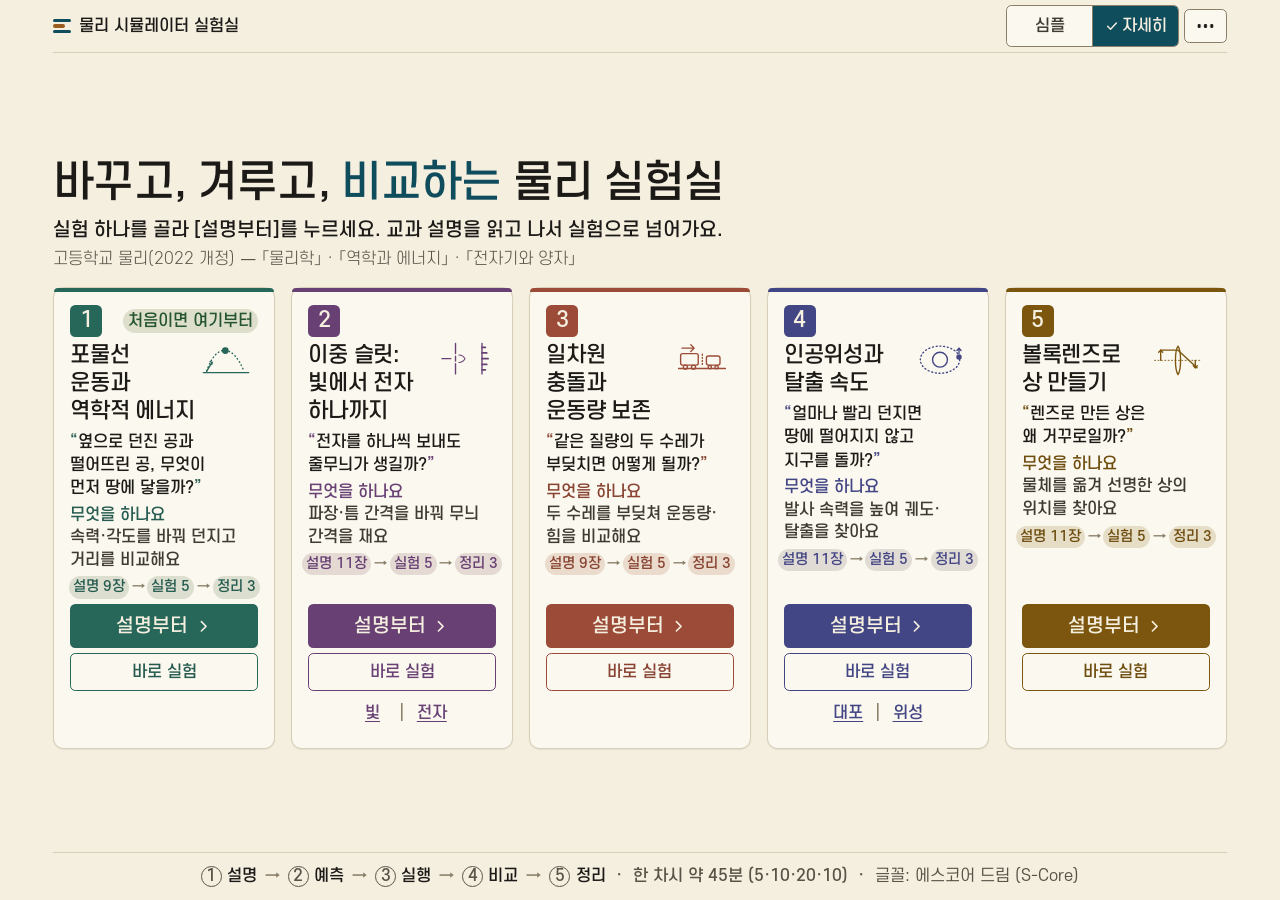
==== commit 2a03d143: "R7 3차: 다듬기·정확성·일관성 (머리줄 3개, 실험 고르기 한 곳, 상태 칩 하나, 교사 진행 띠) - 머리줄 [설명][설정][⋯], 실험 선택은 아래 [실험 고르기] 한 곳," ====
--- a/index.html
+++ b/index.html
@@ -172,32 +172,27 @@
     .hub-pop .hub-teacher { justify-content: space-between; min-height: calc(64 * var(--u)); font-size: var(--fs-meta); }
     .hub-pop__t { font: var(--font-weight-medium) var(--fs-caption)/1.2 var(--font-sans); color: var(--color-ink-muted); padding-top: var(--space-2); border-top: 1px solid var(--color-line); }
     .hub-pop .hub-keys { position: static; width: auto; padding: 0; border: 0; box-shadow: none; background: none; }
-    /* R7-2(S8): [바로 실험 ▾] 분할 단추(슬릿·궤도: 갈래 메뉴) — 다른 카드는 한 단추. 링크 줄은 없앴다(카드 5장 높이 같음) */
-    .card__split { position: relative; display: flex; gap: 0; }
-    .card__split .card__open--sim { flex: 1 1 auto; border-radius: var(--radius-md) 0 0 var(--radius-md); }
-    .card__splitbtn {
-      flex: none; width: calc(64 * var(--u)); min-width: 44px; min-height: calc(56 * var(--u)); display: grid; place-items: center;
-      border: calc(2 * var(--u)) solid var(--sim); border-left-width: 1px; border-radius: 0 var(--radius-md) var(--radius-md) 0;
-      background: var(--color-paper-raised); color: var(--sim-text);
-    }
-    .card__splitbtn .ico { width: calc(28 * var(--u)); height: calc(28 * var(--u)); }
-    .card__splitbtn[aria-expanded="true"], html:not(.cursor-hidden) .card__splitbtn:hover { background: var(--sim-tint); }
-    .card__menu {
-      position: absolute; left: 0; right: 0; bottom: calc(100% + var(--space-2)); z-index: 5;
-      display: grid; gap: var(--space-1); padding: var(--space-2); border-radius: var(--radius-md);
-      background: var(--color-paper-raised); border: 1px solid var(--color-line-strong); box-shadow: var(--shadow-lg);
-    }
-    .card__menu[hidden] { display: none; }
-    .card__menu a {
-      display: grid; gap: 2px; min-height: max(44px, calc(64 * var(--u))); padding: var(--space-1) var(--space-3); align-content: center;
-      border-radius: var(--radius-sm); font: var(--font-weight-medium) var(--fs-caption)/1.25 var(--font-sans); color: var(--sim-text); text-decoration: none; word-break: keep-all;
-    }
-    .card__menu a small { font-weight: var(--font-weight-regular); color: var(--color-ink-muted); }
-    html:not(.cursor-hidden) .card__menu a:hover, .card__menu a:focus-visible { background: var(--sim-tint); }
+    /* R7-3(S9): 예전 [바로 실험][▾] 분할 단추·갈래 메뉴(card__split·card__splitbtn·card__menu) 삭제 — 갈래는 .card__forks 칩 줄 */
     .card__links { display: none; }
-    /* R7-2: 흐름 칩 3개(설명 → 실험 → 정리)는 좁으면 두 줄 — 가운데 칸이 칩 폭만큼 넓어져 글이 잘리지 않게 */
     .card__mid { grid-template-columns: minmax(0, 1fr); }
-    .card__steps { flex-wrap: wrap; row-gap: calc(4 * var(--u)); }
+    /* R7-3(S9): 흐름 칩 한 줄 고정 · 제목 옆 대표 선화(가로) · 갈래 칩 줄 36u(5장 자리 예약) · 분할 단추 없음 */
+    .card__steps { flex-wrap: nowrap; white-space: nowrap; gap: calc(4 * var(--u)); font-size: max(12px, calc(21 * var(--u))); }
+    .card__steps span { padding: calc(3 * var(--u)) calc(6 * var(--u)); }
+    .card__head { align-self: stretch; display: block; flex: none; }
+    .card__head::after { content: ""; display: block; clear: both; }
+    .card__icon--head { float: right; width: calc(96 * var(--u)); height: calc(56 * var(--u)); margin: calc(-4 * var(--u)) 0 0 var(--space-2); }
+    .card > * { flex-shrink: 0; }
+    .card > .card__mid { flex-shrink: 1; min-height: 0; }
+    @media (orientation: landscape) { .card__icon--head { display: block; } }
+    @media (orientation: portrait) { .card__icon--head { display: none; } }
+    .card__forks { min-height: max(36px, calc(36 * var(--u))); display: flex; align-items: center; justify-content: center; gap: var(--space-1); }
+    .card__fork {
+      display: inline-flex; align-items: center; justify-content: center; min-height: max(36px, calc(36 * var(--u))); min-width: max(44px, calc(72 * var(--u)));
+      padding: 0 var(--space-3); border-radius: var(--radius-pill); color: var(--sim-text); text-decoration: underline; text-underline-offset: calc(4 * var(--u));
+      font: var(--font-weight-medium) var(--fs-caption)/1.2 var(--font-sans);
+    }
+    html:not(.cursor-hidden) .card__fork:hover, .card__fork:focus-visible { background: var(--sim-tint); }
+    .card__forksep { font-style: normal; color: var(--color-line-strong); }
   </style>
 </head>
 <body>
@@ -262,12 +257,12 @@
         q: '옆으로 던진 공과 떨어뜨린 공, 무엇이 먼저 땅에 닿을까?', what: '속력·각도를 바꿔 던지고 거리를 비교해요', std: '[12역학01-02]', chapters: 9, cards: 5 },
       { slug: 'double-slit-quantum', icon: 'slit', title: '이중 슬릿: 빛에서 전자 하나까지', subj: '물리학 · 전자기와 양자',
         q: '전자를 하나씩 보내도 줄무늬가 생길까?', what: '파장·틈 간격을 바꿔 무늬 간격을 재요', std: '[12물리03-01] [12전자03-01]', chapters: 11, cards: 5,
-        sub: [{ mode: 'physics', label: '빛 실험', full: '빛으로 줄무늬 재기' }, { mode: 'quantum', label: '전자 실험', full: '전자 하나씩 보내기' }] },
+        sub: [{ mode: 'physics', label: '빛', full: '빛으로 줄무늬 재기' }, { mode: 'quantum', label: '전자', full: '전자 하나씩 보내기' }] },
       { slug: 'collision-momentum', icon: 'collision', title: '일차원 충돌과 운동량 보존', subj: '물리학',
         q: '같은 질량의 두 수레가 부딪치면 어떻게 될까?', what: '두 수레를 부딪쳐 운동량·힘을 비교해요', std: '[12물리01-03]', chapters: 9, cards: 5 },
       { slug: 'orbit-gravity', icon: 'orbit', title: '인공위성과\n탈출 속도', subj: '역학과 에너지',
         q: '얼마나 빨리 던지면 땅에 떨어지지 않고 지구를 돌까?', what: '발사 속력을 높여 궤도·탈출을 찾아요', std: '[12역학01-03·04·05]', mode: 'cannon', chapters: 11, cards: 5,
-        sub: [{ mode: 'cannon', label: '뉴턴의 대포', full: '대포로 궤도 찾기' }, { mode: 'sat', label: '원궤도 위성', full: '높이별 위성 속력' }, { mode: 'kepler', label: '케플러 자료', full: '주기와 거리 규칙' }] },
+        sub: [{ mode: 'cannon', label: '대포', full: '대포로 궤도 찾기' }, { mode: 'sat', label: '위성', full: '높이별 위성 속력' }] },
       { slug: 'convex-lens', icon: 'lens', title: '볼록렌즈로\n상 만들기', subj: '물리학',
         q: '렌즈로 만든 상은 왜 거꾸로일까?', what: '물체를 옮겨 선명한 상의 위치를 찾아요', std: '[12물리03-02]', chapters: 11, cards: 5 }
     ];
@@ -297,7 +292,12 @@
       top.appendChild(el('span', 'card__key num', String(i + 1)));
       if (i === 0) top.appendChild(el('span', 'card__first', '처음이면 여기부터'));
       card.appendChild(top);
-      card.appendChild(el('h2', 'card__title', s.title));
+      // R7-3(S9): 제목 + 대표 선화(가로에서도 — 제목 오른쪽 96×56u)
+      var head = el('div', 'card__head');
+      var ich = el('div', 'card__icon card__icon--head'); ich.setAttribute('aria-hidden', 'true'); ich.innerHTML = ICON[s.icon];
+      head.appendChild(ich);   // float: 제목 첫 줄 오른쪽(제목 글은 아이콘 아래로 흘러 줄 수가 늘지 않게)
+      head.appendChild(el('h2', 'card__title', s.title));
+      card.appendChild(head);
       var mid = el('div', 'card__mid');
       var ic = el('div', 'card__icon'); ic.setAttribute('aria-hidden', 'true'); ic.innerHTML = ICON[s.icon];
       mid.appendChild(ic);
@@ -309,7 +309,8 @@
       // R7: 설명 → 실험 흐름 칩 + 읽은 장 점(저장이 있을 때만)
       var steps = el('p', 'card__steps');
       // R7-2(S14): '설명 N장 → 실험 N가지 → 정리 3문항' (약 45분) — 설명 장 수 = lesson.js 의 실험 전 장 수(wrap 제외)
-      steps.appendChild(el('span', null, '설명 ' + s.chapters + '장')); steps.appendChild(el('i', null, '→')); steps.appendChild(el('span', null, '실험 ' + s.cards + '가지')); steps.appendChild(el('i', null, '→')); steps.appendChild(el('span', null, '정리 3문항'));
+      // R7-3(S9): 한 줄 고정 '설명 9장 → 실험 5 → 정리 3'
+      steps.appendChild(el('span', null, '설명 ' + s.chapters + '장')); steps.appendChild(el('i', null, '→')); steps.appendChild(el('span', null, '실험 ' + s.cards)); steps.appendChild(el('i', null, '→')); steps.appendChild(el('span', null, '정리 3'));
       steps.setAttribute('aria-label', '설명 ' + s.chapters + '장을 읽고 실험 ' + s.cards + '가지, 정리 3문항 — 약 45분');
       steps.title = '한 차시 약 45분 (설명 5 · 예측 10 · 실험 20 · 정리 10)';
       mid.appendChild(steps);
@@ -336,28 +337,22 @@
       a2.setAttribute('data-base', base + '?view=sim' + mq);
       a2.href = a2.getAttribute('data-base');
       a2.setAttribute('aria-label', (i + 1) + '번 ' + s.title.replace(/\n/g, ' ') + ' — 설명 없이 바로 실험');
-      // R7-2(S8): 갈래가 있는 실험(슬릿·궤도)은 [바로 실험][▾] 분할 단추 — ▾ = 갈래 메뉴(?view=sim&mode=…). 예전 '빛 실험·전자 실험' 칩 줄은 흡수(카드 5장 높이 같음)
+      // R7-3(S9): [바로 실험] 은 5장 모두 한 단추. 갈래(슬릿 '빛 | 전자', 궤도 '대포 | 위성')는 아래 칩 줄 — 다섯 카드 모두 같은 높이로 자리 예약
+      go.appendChild(a2);
+      var forks = el('div', 'card__forks');
       if (s.sub) {
-        var split = el('div', 'card__split');
-        split.appendChild(a2);
-        var sb = el('button', 'card__splitbtn');
-        sb.type = 'button'; sb.setAttribute('aria-haspopup', 'true'); sb.setAttribute('aria-expanded', 'false');
-        sb.setAttribute('aria-label', (i + 1) + '번 실험 갈래 골라 바로 실험'); sb.title = '갈래 골라 바로 실험';
-        sb.innerHTML = SimIcons.html('chev-down');
-        var menu = el('div', 'card__menu'); menu.hidden = true; menu.setAttribute('role', 'menu');
-        s.sub.forEach(function (m) {
-          var l = el('a', null, m.label);
-          l.setAttribute('role', 'menuitem');
-          l.appendChild(el('small', null, m.full));
+        forks.setAttribute('role', 'group'); forks.setAttribute('aria-label', '갈래 골라 바로 실험');
+        s.sub.forEach(function (m, k) {
+          if (k) forks.appendChild(el('i', 'card__forksep', '|'));
+          var l = el('a', 'card__fork', m.label);
           l.setAttribute('data-base', base + '?view=sim&mode=' + m.mode);
           l.href = l.getAttribute('data-base');
+          l.title = m.full + ' — 바로 실험';
           l.setAttribute('aria-label', (i + 1) + '번 ' + s.title.replace(/\n/g, ' ') + ' — ' + m.full + '로 바로 실험');
-          menu.appendChild(l);
+          forks.appendChild(l);
         });
-        (function (mn, bt) { bt.addEventListener('click', function (e) { e.stopPropagation(); toggleMenu(mn, bt); }); })(menu, sb);
-        split.appendChild(sb); split.appendChild(menu);
-        go.appendChild(split);
-      } else go.appendChild(a2);
+      } else forks.setAttribute('aria-hidden', 'true');
+      go.appendChild(forks);
       var std = el('span', 'card__std', s.std); std.title = s.subj; go.appendChild(std);
       card.appendChild(go);
       card.addEventListener('click', function (e) {
--- a/shared/base.css
+++ b/shared/base.css
@@ -1685,7 +1685,7 @@
    R7 2차 (docs/개선/R7_2차_계획.md §1-3·§1-5·§1-6) — 예측 띠 · 식 팝업 · 기호 깜빡임 · 정리 모달 형성평가 · ⋯ 메뉴 도구
    ===================================================================== */
 /* 예측 띠 .pop--band: 무대 안 위쪽 가로 띠(left/top/width 는 sim.js bandLayout) — 오른쪽 패널을 가리지 않는다 */
-.band-probe { position: absolute; left: 0; top: var(--band-top, calc(16 * var(--u))); width: 0; height: 0; visibility: hidden; pointer-events: none; }
+/* R7-3(S3): .band-probe · --band-top 삭제 — 띠는 무대 흐름 안 */
 .pop--band {
   z-index: 22; overflow: hidden;
   border: 1px solid var(--color-line-strong); border-left: calc(8 * var(--u)) solid var(--sim);
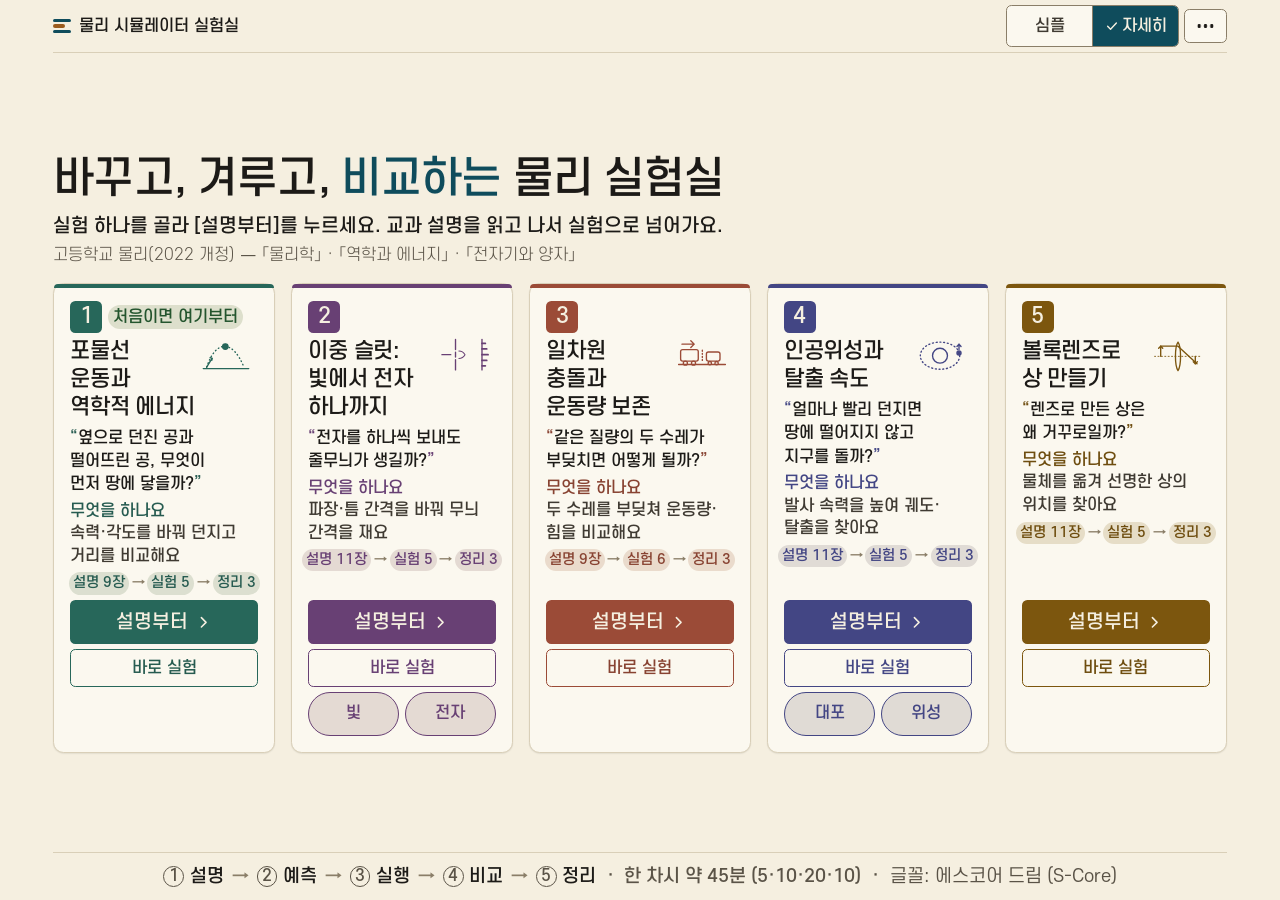
==== commit 26a8fbaa: "R8 검토·고도화: 교사3·학생6 검토 → 개발 회의 → 디자인팀·UI팀 수정 → 디자인팀 검수 - 예측 띠: 보기 4개 한 줄(≥1100), 3개 한 줄(≥1000), 띠가 높으" ====
--- a/index.html
+++ b/index.html
@@ -193,6 +193,32 @@
     }
     html:not(.cursor-hidden) .card__fork:hover, .card__fork:focus-visible { background: var(--sim-tint); }
     .card__forksep { font-style: normal; color: var(--color-line-strong); }
+    /* R8(H1): 가로 4:3 태블릿(1024·1180)에서 카드는 내용만큼 자란다 — 질문·'무엇을 하나요'가 겹치지 않게 */
+    .cards { align-items: stretch; grid-auto-rows: 1fr; }
+    @media (orientation: landscape) and (max-aspect-ratio: 17/10) {
+      .card { height: auto; max-height: none; }
+      .card > .card__mid { flex-shrink: 0; min-height: auto; overflow: visible; }
+      .card__q { -webkit-line-clamp: 3; line-clamp: 3; display: -webkit-box; -webkit-box-orient: vertical; overflow: hidden; }
+    }
+    @media (max-width: 1100px) { .card__q { font-size: max(14px, calc(22 * var(--u))); } .card__title { font-size: calc(30 * var(--u)); } }
+    /* R8 총괄: 16:9 에서도 가운데(질문·무엇을 하나요)는 내용보다 줄지 않는다 — 제목이 세 줄인 1번 카드에서 질문이 '무엇을 하나요'를 덮던 것 */
+    .card > .card__mid { flex-shrink: 0; }
+    .card__q { min-height: auto; }
+    .card__go { margin-top: auto; }
+    .card__steps { flex-wrap: nowrap; white-space: nowrap; }
+    /* '처음이면 여기부터' 는 제목과 분리된 윗줄 */
+    .card__top { flex-wrap: wrap; row-gap: var(--space-1); }
+    .card__first { margin-left: 0; flex-basis: auto; }
+    /* 갈래(빛|전자, 대포|위성) = 44px 이상 보조 버튼 둘, 갈래 없는 카드도 같은 높이의 빈 줄 */
+    .card__forks { min-height: max(44px, calc(56 * var(--u))); gap: var(--space-2); }
+    .card__fork {
+      flex: 1 1 0; min-height: max(44px, calc(56 * var(--u))); text-decoration: none;
+      border: calc(2 * var(--u)) solid var(--sim); background: var(--sim-tint); font-size: var(--fs-meta); font-weight: var(--font-weight-medium);
+    }
+    .card__forksep { display: none; }
+    .hub-foot { font-size: calc(var(--fs-meta) * 1.12); }
+    /* 820 세로: 5번 카드는 두 열 전체 폭 */
+    @media (orientation: portrait) and (min-width: 601px) { .card:nth-child(5):last-child { grid-column: 1 / -1; } }
   </style>
 </head>
 <body>
@@ -259,7 +285,7 @@
         q: '전자를 하나씩 보내도 줄무늬가 생길까?', what: '파장·틈 간격을 바꿔 무늬 간격을 재요', std: '[12물리03-01] [12전자03-01]', chapters: 11, cards: 5,
         sub: [{ mode: 'physics', label: '빛', full: '빛으로 줄무늬 재기' }, { mode: 'quantum', label: '전자', full: '전자 하나씩 보내기' }] },
       { slug: 'collision-momentum', icon: 'collision', title: '일차원 충돌과 운동량 보존', subj: '물리학',
-        q: '같은 질량의 두 수레가 부딪치면 어떻게 될까?', what: '두 수레를 부딪쳐 운동량·힘을 비교해요', std: '[12물리01-03]', chapters: 9, cards: 5 },
+        q: '같은 질량의 두 수레가 부딪치면 어떻게 될까?', what: '두 수레를 부딪쳐 운동량·힘을 비교해요', std: '[12물리01-03]', chapters: 9, cards: 6 },
       { slug: 'orbit-gravity', icon: 'orbit', title: '인공위성과\n탈출 속도', subj: '역학과 에너지',
         q: '얼마나 빨리 던지면 땅에 떨어지지 않고 지구를 돌까?', what: '발사 속력을 높여 궤도·탈출을 찾아요', std: '[12역학01-03·04·05]', mode: 'cannon', chapters: 11, cards: 5,
         sub: [{ mode: 'cannon', label: '대포', full: '대포로 궤도 찾기' }, { mode: 'sat', label: '위성', full: '높이별 위성 속력' }] },
--- a/shared/tokens.css
+++ b/shared/tokens.css
@@ -70,6 +70,8 @@
   --color-q-energy-p:      #B07A00; /* 위치 에너지 (면·선 전용) */
   --color-q-energy-p-text: #8A5A00; /* 위치 에너지 글자 */
   --color-q-energy-heat:   #A8432A; /* 열·손실 */
+  --color-q-energy-spring: #4B5FB5; /* R8(D1) 용수철에 저장된 탄성 E_p — 열(#A8432A 적갈) 과 색약에서도 구분(청보라), 점선 테두리와 함께 */
+  --fs-canvas-min: 18px; /* R8(A12) 캔버스 글자 하한 — SK.fs 헬퍼가 읽음. ≥1600 은 아래 미디어쿼리 26px */
   --color-q-ghost:         rgb(28 26 23 / 0.35); /* 직전 실행 흐림 */
 
   /* ---------- 4. 기록 5회 = 색 + 선 모양 ------------------------------- */
@@ -148,10 +150,10 @@
   --fs-h2:      calc(40 * var(--u));
   --fs-h3:      calc(32 * var(--u)); /* (32/21) 카드 제목·질문 판 */
   --fs-body-lg: calc(30 * var(--u));
-  --fs-body:    calc(28 * var(--u)); /* (28/19) 본문·버튼 — 본문 최소 */
+  --fs-body:    max(18px, calc(28 * var(--u))); /* (28/19) 본문·버튼 — 본문 최소 */
   --fs-control: max(14px, calc(26 * var(--u))); /* (26/17) 변수 이름·탭 (R6 하한 14px — 1024 에서 13.9px) */
-  --fs-meta:    max(13px, calc(24 * var(--u))); /* (24/16) 상태 줄·라벨·표 (R6 하한 13px — 1024 에서 12.8px, 1280 이상은 변화 없음) */
-  --fs-caption: max(13px, calc(24 * var(--u))); /* (24/16) 꼬리표·눈금·축 글자 최소값 (R2 20→22, R6 22→24 · 하한 13px). 캔버스 글자는 22u 이상 */
+  --fs-meta:    max(16px, calc(24 * var(--u))); /* (24/16) 상태 줄·라벨·표 (R6 하한 13px — 1024 에서 12.8px, 1280 이상은 변화 없음) */
+  --fs-caption: max(16px, calc(24 * var(--u))); /* (24/16) 꼬리표·눈금·축 글자 최소값 (R2 20→22, R6 22→24 · 하한 13px). 캔버스 글자는 22u 이상 */
   --fs-task:    calc(28 * var(--u)); /* (28/19) R2 '지금 할 일' 문장 (굵게) */
 
   /* R2: 손가락으로 누르는 최소 크기 (1280 에서 44px) — ± 버튼·✕·접기·칩 토글·허브 버튼 */
@@ -269,3 +271,5 @@
 [data-sim="collision-momentum"]  { --sim: var(--color-sim-collision);  --sim-tint: var(--color-sim-collision-tint);  --sim-text: var(--color-sim-collision-text); }
 [data-sim="orbit-gravity"]       { --sim: var(--color-sim-orbit);      --sim-tint: var(--color-sim-orbit-tint);      --sim-text: var(--color-sim-orbit-text); }
 [data-sim="convex-lens"]         { --sim: var(--color-sim-lens);       --sim-tint: var(--color-sim-lens-tint);       --sim-text: var(--color-sim-lens-text); }
+
+@media (min-width: 1600px) { :root { --fs-canvas-min: 26px; } }
--- a/shared/base.css
+++ b/shared/base.css
@@ -171,7 +171,9 @@
 /* 버튼 안 키 안내: [▶ 실행  Space] — R1: 기본 숨김. 마우스 올림·키보드 포커스·html.show-keys 일 때만 */
 .btn__key { display: none; }
 /* R2(B3): 마우스를 올렸을 때(정밀 포인터)·교사 설정 '단축키 글자 보이기' 에서만. 포커스만으로는 보이지 않음 */
-@media (hover: hover) and (pointer: fine) { html:not(.cursor-hidden) .btn:hover > .btn__key { display: inline-block; } }
+@media (hover: hover) and (pointer: fine) { html:not(.cursor-hidden) .btn:not(.btn--run):hover > .btn__key { display: inline-block; } }
+/* R8(A1): 예측 띠 보기 칩에서는 hover 로도 단축키 글자를 내지 않는다 — 폭이 변해 줄바꿈되면 첫 클릭을 놓친다(번호 원 ①②③이 키를 알려 줌). hover 는 레이아웃을 바꾸지 않는다 */
+.pop--band .predict__opt > .btn__key, .pop--band .predict__choices .btn > .btn__key { display: none !important; }
 html.show-keys .btn__key { display: inline-block; }
 @media (pointer: coarse) { html:not(.show-keys) .btn__key { display: none !important; } }
 .btn__key {
@@ -449,7 +451,10 @@
 .meter[data-q="energy-k"] .meter__value { color: var(--color-q-energy-k); }
 .meter[data-q="energy-p"] .meter__value { color: var(--color-q-energy-p-text); }
 .meter[data-q="heat"] .meter__value     { color: var(--color-q-energy-heat); }
-.meter.is-hidden-value .meter__value { color: transparent; text-shadow: 0 0 calc(14 * var(--u)) var(--color-ink-muted); } /* 교사 H 전 숨김값 */
+.meter.is-hidden-value .meter__value { position: relative; color: var(--color-ink-muted); text-shadow: none; opacity: 0.7; line-height: 1.1; font-size: var(--fs-body); }   /* R7 학생점검(디자인·팀장): '—' 줄을 본문 크기로 — 아래 '예측·실행 뒤 보여요' 가 띠 칸 밖으로 잘리지 않게 */
+.meter.is-hidden-value .meter__value > * { display: none; } /* 교사 H 전 숨김값 — R7: 블러 대신 또렷한 '—' */
+.meter.is-hidden-value .meter__value::before { content: "—"; font-size: var(--fs-body); }
+.meter.is-hidden-value .meter__value::after { content: "실행 뒤"; display: block; color: var(--color-ink-muted); font: var(--font-weight-regular) var(--fs-caption)/1.2 var(--font-sans); }
 
 /* ---------- 10. 그래프 상자 ------------------------------------------------ */
 .graph-box {
@@ -1323,8 +1328,11 @@
 .var__ticks { bottom: calc(-26 * var(--u)); }
 .var__hint .chip, .var__meta .chip { margin-top: var(--space-2); }
 /* 실행 버튼: 상태가 바뀌어도(▶ 실행 → ⏸ 멈춤 → ↻ 다시 실행, Space 칩) 폭 고정 */
-.btn--run { position: relative; width: calc(240 * var(--u)); }
-.btn--run .btn__key { position: absolute; right: var(--space-2); bottom: var(--space-1); }
+.btn--run { position: relative; width: calc(240 * var(--u)); min-width: max(150px, calc(240 * var(--u))); }
+/* R7 학생점검(A6): 실행 단추의 키 칩은 hover 로 띄우지 않는다(html.show-keys 일 때만) — 글자 뒤 inline */
+.btn--run .btn__key { position: static; margin-left: var(--space-2); }
+.btn--run:hover > .btn__key { display: none; }
+html.show-keys .btn--run > .btn__key { display: inline-block; }
 /* 빈 기록 안내 한 상자 */
 .rec-need.is-empty p { color: var(--color-ink-muted); }
 
@@ -1835,3 +1843,74 @@
   position: absolute; right: calc(-8 * var(--u)); top: calc(-8 * var(--u)); min-width: max(18px, calc(26 * var(--u))); text-align: center;
   padding: 2px calc(6 * var(--u)); font-size: max(11px, calc(18 * var(--u))); line-height: 1.2; background: var(--sim); color: var(--color-paper);
 }
+
+/* R7 학생점검(디자인·팀장): 띠 칸의 숨김 값 '—' + '예측·실행 뒤 보여요' 가 띠 칸(100u) 안에 들어가게 — 줄 간격·글자 줄임, 옆 칸으로 넘치지 않게 */
+.sim-band .meter.is-hidden-value .meter__value { display: block; min-width: 0; max-width: 100%; overflow: hidden; line-height: 1.1; }
+.sim-band .meter.is-hidden-value .meter__value::before { display: none; }   /* 띠 칸은 '(숨김)' 라벨이 있어 '—' 줄은 빼고 안내 글만 */
+.sim-band .meter.is-hidden-value .meter__value::after { font-size: max(16px, calc(20 * var(--u))); line-height: 1.2; white-space: nowrap; overflow: hidden; text-overflow: ellipsis; }
+
+
+/* ===== R8 디자인팀 (회의록 §2-2 클래스 약속) ============================== */
+/* A13 실험 고르기: 모드는 이름만 한 줄·같은 높이 세그먼트, 설명은 아래 한 줄, 카드는 2열 격자 */
+.preset-modes { grid-template-columns: repeat(auto-fit, minmax(0, 1fr)); grid-auto-rows: 1fr; padding-bottom: var(--space-2); border-bottom: 0; }
+.preset-mode { min-height: max(44px, calc(60 * var(--u))); padding: 0 var(--space-2); text-align: center; justify-items: center; }
+.preset-mode__label { white-space: nowrap; word-break: keep-all; font-size: max(16px, var(--fs-meta)); }
+.preset-mode__desc { display: none; }   /* 이름만 — 설명은 .preset-mode-desc 한 줄로 */
+.preset-mode-desc { margin: 0; padding-bottom: var(--space-2); border-bottom: 1px solid var(--color-line); font: var(--font-weight-regular) var(--fs-caption)/1.35 var(--font-sans); color: var(--color-ink-muted); white-space: nowrap; overflow: hidden; text-overflow: clip; word-break: keep-all; }
+.preset-mode-desc:empty { display: none; }
+.preset-cards.is-grid2, .preset-list.is-grid2 { display: grid; grid-template-columns: repeat(2, minmax(0, 1fr)); gap: var(--space-2); }
+.pop .preset-list.is-grid2 .preset-card, .preset-cards.is-grid2 .preset-card { min-height: calc(76 * var(--u)); padding-top: var(--space-2); padding-bottom: var(--space-2); }
+
+/* A9 설정 토글 줄: 이름 칸은 줄어들고 긴 이름은 줄바꿈, 단축키는 줄 끝 작게, 상태 글자 자리 없음 */
+.check__label { flex: 1 1 0; min-width: 0; overflow-wrap: anywhere; word-break: keep-all; }
+.check__text { overflow-wrap: anywhere; }
+.check > .check__state:empty { display: none; }
+.check .btn__key, .check kbd { flex: none; margin-left: auto; font-size: max(12px, calc(18 * var(--u))); padding: 1px var(--space-2); display: inline-block; }
+.pop--settings .settings__group { display: grid; gap: var(--space-2); padding-top: var(--space-2); }
+.pop--settings .settings__group + .settings__group { border-top: 1px solid var(--color-line); margin-top: var(--space-1); }
+.pop--settings .settings__group > h3, .pop--settings .settings__group > .settings__title { margin: 0; font: var(--font-weight-medium) var(--fs-caption)/1.2 var(--font-sans); color: var(--color-ink-muted); }
+.pop--settings .settings__group.is-teacher { padding: var(--space-3); border-radius: var(--radius-md); background: var(--color-paper-sunk); }
+.pop--settings .pop__body { padding-bottom: calc(72 * var(--u)); }   /* '더 있어요' 띠가 마지막 항목을 가리지 않게 */
+.pop--settings { width: min(420px, 92vw); }
+
+/* A5 예측 집계(교사 손들기): 가로 막대 3개, 틀린 보기는 중립색 ○ */
+.predict__tally { display: grid; gap: calc(6 * var(--u)); padding: var(--space-2) 0; }
+.predict__tally-row { display: grid; grid-template-columns: max-content minmax(0, 1fr) max-content; align-items: center; gap: var(--space-2); font: var(--font-weight-medium) var(--fs-caption)/1.2 var(--font-sans); }
+.predict__tally-bar { display: block; height: max(10px, calc(16 * var(--u))); min-width: 2px; border-radius: var(--radius-pill); background: var(--color-line-strong); }
+.predict__tally-bar.is-right { background: var(--color-ok); }
+.result-card .is-neutral-miss, .predict__tally .is-miss { color: var(--color-ink-muted); }
+
+/* A8 정리 팝업: 한 문항씩(is-paged), 이전·다음, 선택지 가로 3칸 */
+.think-card.is-paged[hidden] { display: none; }
+.think-nav { display: flex; align-items: center; justify-content: space-between; gap: var(--space-3); padding: var(--space-2) 0; font: var(--font-weight-medium) var(--fs-meta)/1.2 var(--font-sans); }
+.think-nav .btn { min-height: max(44px, calc(56 * var(--u))); }
+.think-nav__left { flex: 1; text-align: right; color: var(--color-ink-muted); }
+.think-card.is-paged .think-card__choices, .pop--think.is-wide .think-card__choices { grid-template-columns: repeat(3, minmax(0, 1fr)); }
+.pop--think .side-body.is-more, .pop--think .pop__body.is-more { -webkit-mask-image: linear-gradient(to bottom, #000 calc(100% - 64px), transparent); mask-image: linear-gradient(to bottom, #000 calc(100% - 64px), transparent); }
+.pop--think .think-card { gap: var(--space-2); }
+
+/* A11 계기: 숫자는 칸 폭에 맞춰 줄고, 단위는 더 작게 · 잠금(is-locked): 자물쇠 + 짧은 이유 */
+.meter__val { font-size: clamp(22px, 2.6vw, calc(40 * var(--u))); }
+.sim-band .meter__value, .sim-band .meter__val { font-size: clamp(22px, 2.6vw, calc(40 * var(--u))); }
+.sim-band .meter__value--md { font-size: clamp(20px, 2.2vw, calc(34 * var(--u))); }
+.sim-band .meters.has-core .meter.is-core .meter__value { font-size: clamp(22px, 2.6vw, calc(48 * var(--u))); }
+:root { --ico-lock: url("data:image/svg+xml;utf8,<svg xmlns='http://www.w3.org/2000/svg' viewBox='0 0 24 24'><path d='M7 10V7a5 5 0 0 1 10 0v3h1a1 1 0 0 1 1 1v9a1 1 0 0 1-1 1H6a1 1 0 0 1-1-1v-9a1 1 0 0 1 1-1zm2 0h6V7a3 3 0 0 0-6 0z'/></svg>"); }
+.meter__val .meter__unit, .meter__value .meter__unit, .meter__unit { font-size: .6em; }
+.meter.is-locked { color: var(--color-ink-muted); }
+.meter.is-locked .meter__val, .meter.is-locked .meter__value { color: var(--color-ink-muted); opacity: 1; font-size: var(--fs-meta); line-height: 1.2; white-space: nowrap; }
+.meter.is-locked::before { content: ""; display: inline-block; width: .9em; height: .9em; margin-right: .3em; vertical-align: -.1em; background: currentColor; -webkit-mask: var(--ico-lock, none) center/contain no-repeat; mask: var(--ico-lock, none) center/contain no-repeat; }
+.meter.is-locked[data-reason]::after { content: attr(data-reason); display: block; color: var(--color-ink-muted); font: var(--font-weight-regular) var(--fs-caption)/1.2 var(--font-sans); white-space: nowrap; overflow: hidden; }
+
+/* A14 기록 배지: [⋯] 오른쪽 위 모서리 밖으로 반쯤, 작게 */
+.tool-btn__badge--more { top: -6px; right: -6px; min-width: 16px; padding: 1px 4px; font-size: max(11px, calc(16 * var(--u))); }
+.sim-top__tools .tool-btn__badge, .sim-top__tools .tool-btn__badge--more { top: -6px; right: -6px; min-width: 16px; padding: 1px 4px; font-size: max(11px, calc(16 * var(--u))); }
+
+/* A1 보기 칩: 줄바꿈을 막지 않되 hover 로 폭이 변하지 않게 키 자리는 없음 (위 규칙) */
+
+/* R8(A11): 숨김 값 안내는 짧게('실행 뒤') — data-reason 이 있으면 그 글(이중 슬릿 '기록 뒤' 등). 자물쇠 아이콘 + 한 줄 */
+.meter.is-hidden-value[data-reason] .meter__value::after { content: attr(data-reason); }
+.meter.is-hidden-value .meter__value::after { white-space: nowrap; overflow: hidden; text-overflow: clip; opacity: 1; color: var(--color-ink-muted); }
+.sim-band .meter.is-hidden-value .meter__value::before { content: ""; display: inline-block; width: .9em; height: .9em; margin-right: .25em; vertical-align: -.1em; background: currentColor; -webkit-mask: var(--ico-lock) center / contain no-repeat; mask: var(--ico-lock) center / contain no-repeat; font-size: max(16px, calc(20 * var(--u))); color: var(--color-ink-muted); }
+.sim-band .meter.is-hidden-value .meter__value { white-space: nowrap; }
+.sim-band .meter.is-hidden-value .meter__label { white-space: nowrap; overflow: hidden; }
+.sim-band .meter.is-hidden-value .meter__value::after { display: inline; }
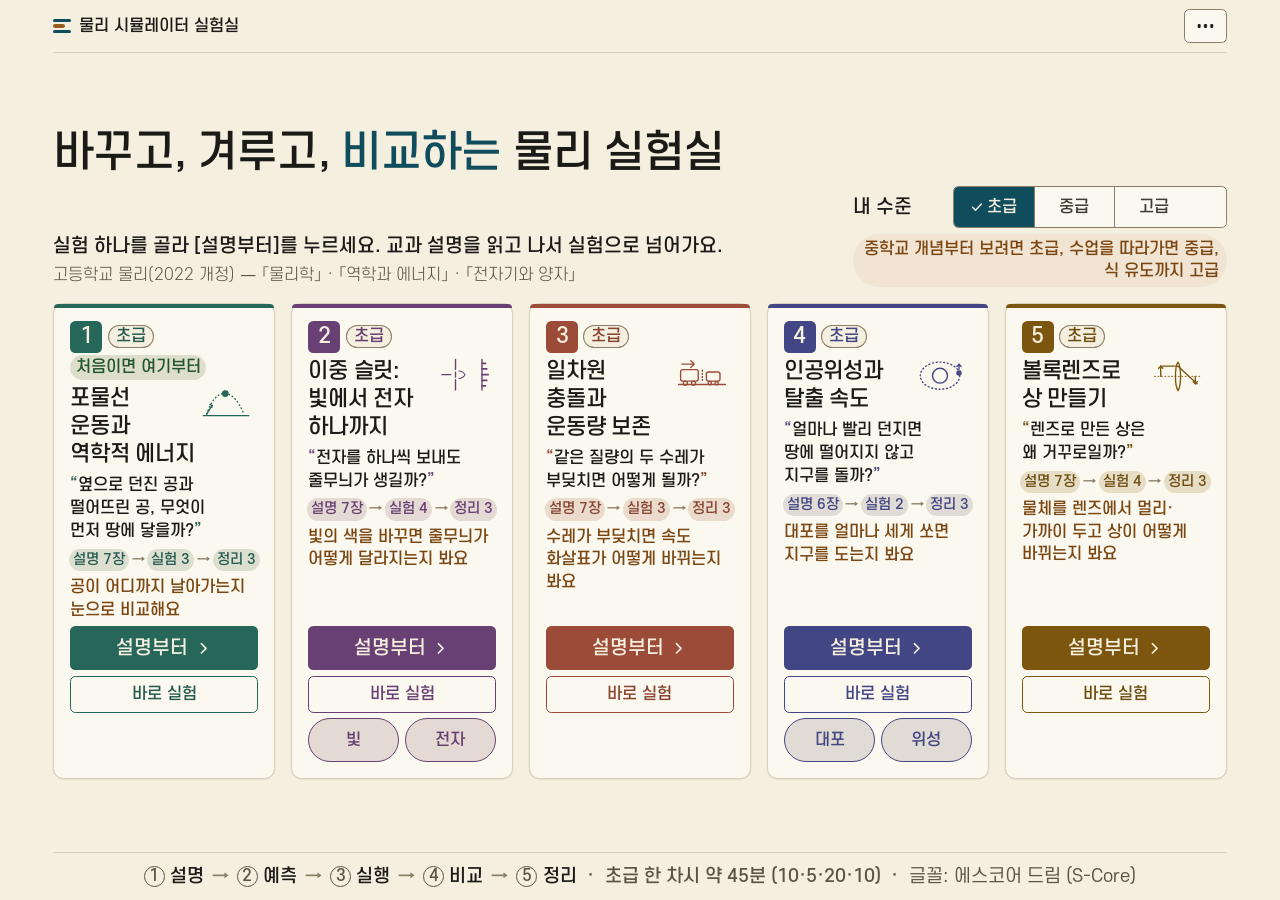
==== commit be4adde9: "R9: 중학교 내용 다시 보기 + 초급·중급·고급 단계 - 5종 설명 앞 '중학교에서 배운 것' 3장(쉬운 말·그림·확인 질문·고등학교로 가는 다리·건너뛰기) - [심플|자세히] " ====
--- a/index.html
+++ b/index.html
@@ -106,14 +106,28 @@
     /* R5: 교사 모드 토글 (켜면 모든 [열기]·보조 링크가 ?teacher=1) */
     .hub-teacher[aria-pressed="true"] { background: var(--color-primary-tint); border-color: var(--color-primary); color: var(--color-primary); }
     .hub-teacher .hub-teacher__state { font-weight: var(--font-weight-regular); color: var(--color-ink-muted); }
-    /* R6(S9): [심플 | 자세히] 분절 — 교사 모드 칩 왼쪽. 고르면 5장 카드의 [열기]·보조 링크가 ?simple=1 (자세히면 뺌) */
+    /* R9: 우상단 [심플|자세히] 는 없앴다 — 제목 아래 '내 수준 [초급|중급|고급]' 한 줄. 고르면 5장 카드의 숫자·[열기]·갈래 링크가 ?level= 로 바뀐다 */
     .hub-nav__right { align-items: center; }
-    .hub-mode { height: calc(64 * var(--u)); }
-    .hub-mode .mode-seg__opt { min-width: calc(128 * var(--u)); font-size: var(--fs-meta); }
     .hub-nav__right .hub-teacher, .hub-nav__right .hub-keys__btn { min-height: calc(64 * var(--u)); }
-    /* 심플을 고르면 [열기] 안 왼쪽에 작은 칩 '심플' */
-    .card__simple { display: none; padding: calc(3 * var(--u)) var(--space-3); border-radius: var(--radius-pill); background: var(--color-paper); color: var(--sim-text); font: var(--font-weight-medium) var(--fs-caption)/1.2 var(--font-sans); white-space: nowrap; }
-    html.is-simple .card__simple { display: inline-block; }
+    .hub-subrow { display: flex; align-items: flex-end; justify-content: space-between; flex-wrap: wrap; gap: var(--space-2) var(--space-6); }
+    .hub-subrow .hub-sub { flex: 1 1 calc(600 * var(--u)); min-width: 0; }
+    .hub-levelrow { flex: 0 1 auto; display: grid; grid-template-columns: auto auto; justify-content: end; align-items: center; gap: var(--space-2) var(--space-3); }
+    .hub-levelrow .hub-level__hint { grid-column: 1 / -1; justify-self: end; max-width: calc(560 * var(--u)); text-align: right; }
+    .hub-levelrow__lab { font: var(--font-weight-bold) var(--fs-body)/1 var(--font-sans); color: var(--color-ink); }
+    .hub-level { height: calc(64 * var(--u)); }
+    .hub-level .mode-seg__opt { min-width: calc(120 * var(--u)); font-size: var(--fs-meta); }
+    .hub-level__hint { font: var(--font-weight-medium) var(--fs-meta)/1.4 var(--font-sans); color: var(--color-copper-text); background: var(--color-copper-tint); padding: calc(6 * var(--u)) var(--space-3); border-radius: var(--radius-pill); word-break: keep-all; }
+    .hub-level__hint[hidden] { display: none; }
+    /* 카드: 단계 칩(늘 보임, 단원만 다르게 골랐으면 .is-own) · 초급 한 줄 */
+    .card__level { padding: calc(3 * var(--u)) var(--space-3); border-radius: var(--radius-pill); background: var(--color-paper); color: var(--sim-text); font: var(--font-weight-medium) var(--fs-caption)/1.2 var(--font-sans); white-space: nowrap; box-shadow: inset 0 0 0 1px var(--color-line-strong); }
+    .card__level.is-own { background: var(--color-copper-tint); color: var(--color-copper-text); box-shadow: inset 0 0 0 1px var(--color-copper); }
+    .card__easy { display: none; width: 100%; font: var(--font-weight-medium) var(--fs-caption)/1.4 var(--font-sans); color: var(--color-copper-text); word-break: keep-all; }
+    html[data-level="basic"] .card__easy { display: block; }
+    html[data-level="basic"] .card__what { display: none; }   /* 초급 한 줄이 '무엇을 하나요' 를 대신한다(카드 높이 그대로) */
+    .hub-time { white-space: nowrap; }
+    .card__go { margin-top: auto; }   /* R9: 초급 한 줄 길이가 달라도 [설명부터] 줄은 카드 바닥에 맞춘다 */
+    .hub-toast { position: fixed; left: 50%; bottom: calc(48 * var(--u)); transform: translateX(-50%); z-index: 20; max-width: 90vw; padding: var(--space-3) var(--space-5); border-radius: var(--radius-pill); background: var(--color-ink); color: var(--color-paper); font: var(--font-weight-medium) var(--fs-meta)/1.3 var(--font-sans); box-shadow: var(--shadow-lg); }
+    .hub-toast[hidden] { display: none; }
     /* R6: 교사 모드 성취기준 칩이 카드 폭을 넘지 않게(두 코드면 두 줄) */
     .card__std { max-width: 100%; white-space: normal; padding-top: calc(3 * var(--u)); padding-bottom: calc(3 * var(--u)); }
     .card__go { min-width: 0; }
@@ -230,11 +244,7 @@
           <span class="menu__name">물리 시뮬레이터 실험실</span>
         </span>
         <span class="hub-nav__right">
-          <span class="mode-seg hub-mode" id="modeSeg" role="group" aria-label="화면 모드 — 열 실험을 어떤 모드로 볼까요">
-            <button class="mode-seg__opt" type="button" data-simple="1" aria-pressed="false" title="실험 화면을 크게, 바꿀 값 2~3개만 (전자칠판 시연·처음 보는 학생)">심플</button>
-            <button class="mode-seg__opt" type="button" data-simple="0" aria-pressed="true" title="단계·기록 표·정리 질문까지 모두">자세히</button>
-          </span>
-          <!-- R7-2(S14): 키보드 안내·교사 모드는 ⋯ 팝오버 안으로 (머리줄은 [심플|자세히] + ⋯) -->
+          <!-- R7-2(S14): 키보드 안내·교사 모드는 ⋯ 팝오버 안으로 (R9: 단계는 제목 아래 '내 수준' 줄) -->
           <button class="btn btn--outline hub-more" type="button" id="moreBtn" aria-haspopup="true" aria-expanded="false" aria-controls="hubPop" aria-label="그 밖의 기능 — 교사 모드·키보드 안내" title="교사 모드 · 키보드 안내"><span class="hub-more__dots" aria-hidden="true"></span><span class="hub-more__on" id="teacherDot" hidden>교사</span></button>
           <span class="hub-pop" id="hubPop" hidden role="group" aria-label="그 밖의 기능">
             <button class="btn btn--outline hub-teacher" type="button" id="teacherBtn" aria-pressed="false" title="켜면 실험이 교사 모드(손들기 수·수업 안내·성취기준·정리 정답 공개)로 열려요">교사 모드 <span class="hub-teacher__state">끔</span></button>
@@ -243,7 +253,7 @@
               <kbd>1</kbd><span>~ <kbd>5</kbd> 카드 바로 열기</span>
               <kbd>← →</kbd><span>카드 고르기 · <kbd>Enter</kbd> 열기</span>
               <kbd>F</kbd><span>전체 화면</span>
-              <kbd>M</kbd><span>심플 ↔ 자세히</span>
+              <kbd>M</kbd><span>단계 바꾸기 (초급→중급→고급)</span>
               <kbd>Esc</kbd><span>실험 화면에서 두 번 누르면 이 화면으로</span>
             </span>
           </span>
@@ -252,15 +262,27 @@
 
       <header class="hub-head">
         <h1 class="hub-title">바꾸고, 겨루고, <span>비교하는</span> 물리 실험실</h1>
+        <div class="hub-subrow">
         <p class="hub-sub">실험 하나를 골라 [설명부터]를 누르세요. 교과 설명을 읽고 나서 실험으로 넘어가요.
           <small>고등학교 물리(2022 개정) — 「물리학」 · 「역학과 에너지」 · 「전자기와 양자」</small></p>
+        <p class="hub-levelrow">
+          <span class="hub-levelrow__lab" id="levelLab">내 수준</span>
+          <span class="mode-seg hub-level" id="levelSeg" role="group" aria-labelledby="levelLab" title="열 실험을 어느 단계로 볼까요 (키 M)">
+            <button class="mode-seg__opt" type="button" data-level="basic" aria-pressed="false" title="초급 — 중학교 수준 · 쉬운 말로 관찰하고 비교해요">초급</button>
+            <button class="mode-seg__opt" type="button" data-level="mid" aria-pressed="false" title="중급 — 고등학교 기본 · 핵심 식까지">중급</button>
+            <button class="mode-seg__opt" type="button" data-level="adv" aria-pressed="false" title="고급 — 식 유도 · 한계 조건 · 정량 비교">고급</button>
+          </span>
+          <span class="hub-level__hint" id="levelHint" hidden>중학교 개념부터 보려면 초급, 수업을 따라가면 중급, 식 유도까지 고급</span>
+        </p>
+        </div>
       </header>
 
       <main class="cards" id="cards" aria-label="실험 5가지"></main>
 
+      <div class="hub-toast" id="hubToast" role="status" aria-live="polite" hidden></div>
       <footer class="hub-foot">
         <span class="flow" aria-label="모든 실험의 순서: 설명, 예측, 실행, 비교, 정리"><b><span class="circ" aria-hidden="true">1</span> 설명</b><i>→</i><b><span class="circ" aria-hidden="true">2</span> 예측</b><i>→</i><b><span class="circ" aria-hidden="true">3</span> 실행</b><i>→</i><b><span class="circ" aria-hidden="true">4</span> 비교</b><i>→</i><b><span class="circ" aria-hidden="true">5</span> 정리</b></span>
-        <span aria-hidden="true">·</span><span title="설명 5분 · 예측 10분 · 실험 20분 · 정리 10분">한 차시 약 45분 (5·10·20·10)</span>
+        <span aria-hidden="true">·</span><span class="hub-time" id="hubTime" title="설명 5분 · 예측 10분 · 실험 20분 · 정리 10분">한 차시 약 45분 (5·10·20·10)</span>
         <span aria-hidden="true">·</span><span class="hub-foot__credit">글꼴: 에스코어 드림 (S-Core)</span>
       </footer>
     </div>
@@ -280,17 +302,27 @@
     };
     var SIMS = [
       { slug: 'projectile-energy', icon: 'projectile', title: '포물선 운동과 역학적 에너지', subj: '역학과 에너지',
-        q: '옆으로 던진 공과 떨어뜨린 공, 무엇이 먼저 땅에 닿을까?', what: '속력·각도를 바꿔 던지고 거리를 비교해요', std: '[12역학01-02]', chapters: 9, cards: 5 },
+        q: '옆으로 던진 공과 떨어뜨린 공, 무엇이 먼저 땅에 닿을까?', what: '속력·각도를 바꿔 던지고 거리를 비교해요', std: '[12역학01-02]', chapters: 9, cards: 5,
+        easy: '공이 어디까지 날아가는지 눈으로 비교해요',
+        levels: { basic: { chapters: 7, cards: 3, quiz: '3' }, mid: { chapters: 9, cards: 5, quiz: '3' }, adv: { chapters: 11, cards: 6, quiz: '3+' } } },
       { slug: 'double-slit-quantum', icon: 'slit', title: '이중 슬릿: 빛에서 전자 하나까지', subj: '물리학 · 전자기와 양자',
         q: '전자를 하나씩 보내도 줄무늬가 생길까?', what: '파장·틈 간격을 바꿔 무늬 간격을 재요', std: '[12물리03-01] [12전자03-01]', chapters: 11, cards: 5,
+        easy: '빛의 색을 바꾸면 줄무늬가 어떻게 달라지는지 봐요',
+        levels: { basic: { chapters: 7, cards: 4, quiz: '3' }, mid: { chapters: 11, cards: 5, quiz: '3' }, adv: { chapters: 13, cards: 7, quiz: '3+' } },
         sub: [{ mode: 'physics', label: '빛', full: '빛으로 줄무늬 재기' }, { mode: 'quantum', label: '전자', full: '전자 하나씩 보내기' }] },
       { slug: 'collision-momentum', icon: 'collision', title: '일차원 충돌과 운동량 보존', subj: '물리학',
-        q: '같은 질량의 두 수레가 부딪치면 어떻게 될까?', what: '두 수레를 부딪쳐 운동량·힘을 비교해요', std: '[12물리01-03]', chapters: 9, cards: 6 },
+        q: '같은 질량의 두 수레가 부딪치면 어떻게 될까?', what: '두 수레를 부딪쳐 운동량·힘을 비교해요', std: '[12물리01-03]', chapters: 9, cards: 6,
+        easy: '수레가 부딪치면 속도 화살표가 어떻게 바뀌는지 봐요',
+        levels: { basic: { chapters: 7, cards: 3, quiz: '3' }, mid: { chapters: 9, cards: 6, quiz: '3' }, adv: { chapters: 11, cards: 7, quiz: '3+' } } },
       { slug: 'orbit-gravity', icon: 'orbit', title: '인공위성과\n탈출 속도', subj: '역학과 에너지',
         q: '얼마나 빨리 던지면 땅에 떨어지지 않고 지구를 돌까?', what: '발사 속력을 높여 궤도·탈출을 찾아요', std: '[12역학01-03·04·05]', mode: 'cannon', chapters: 11, cards: 5,
+        easy: '대포를 얼마나 세게 쏘면 지구를 도는지 봐요',
+        levels: { basic: { chapters: 6, cards: 2, quiz: '3' }, mid: { chapters: 10, cards: 4, quiz: '3' }, adv: { chapters: 12, cards: 5, quiz: '3+' } },
         sub: [{ mode: 'cannon', label: '대포', full: '대포로 궤도 찾기' }, { mode: 'sat', label: '위성', full: '높이별 위성 속력' }] },
       { slug: 'convex-lens', icon: 'lens', title: '볼록렌즈로\n상 만들기', subj: '물리학',
-        q: '렌즈로 만든 상은 왜 거꾸로일까?', what: '물체를 옮겨 선명한 상의 위치를 찾아요', std: '[12물리03-02]', chapters: 11, cards: 5 }
+        q: '렌즈로 만든 상은 왜 거꾸로일까?', what: '물체를 옮겨 선명한 상의 위치를 찾아요', std: '[12물리03-02]', chapters: 11, cards: 5,
+        easy: '물체를 렌즈에서 멀리·가까이 두고 상이 어떻게 바뀌는지 봐요',
+        levels: { basic: { chapters: 7, cards: 4, quiz: '3' }, mid: { chapters: 10, cards: 5, quiz: '3' }, adv: { chapters: 12, cards: 7, quiz: '3+' } } }
     ];
     /** R7: 설명 읽은 장 수 (시뮬레이터 lesson.js 가 저장한 physsim.lesson.<slug>.seen — 없으면 null) */
     function seenCount(slug) {
@@ -299,6 +331,7 @@
     function el(tag, cls, text) { var e = document.createElement(tag); if (cls) e.className = cls; if (text !== undefined) e.textContent = text; return e; }
     var box = document.getElementById('cards');
     var openLinks = [];
+    var cardRefs = [];
     var openMenu = null;
     function closeMenus() {
       if (openMenu) { openMenu.menu.hidden = true; openMenu.btn.setAttribute('aria-expanded', 'false'); openMenu = null; }
@@ -332,21 +365,17 @@
       what.appendChild(el('b', null, '무엇을 하나요'));
       what.appendChild(el('span', null, s.what));
       mid.appendChild(what);
-      // R7: 설명 → 실험 흐름 칩 + 읽은 장 점(저장이 있을 때만)
+      // R7: 설명 → 실험 흐름 칩 + 읽은 장 점(저장이 있을 때만) — R9: 숫자는 단계(refreshCard)에 따라 바뀐다
       var steps = el('p', 'card__steps');
-      // R7-2(S14): '설명 N장 → 실험 N가지 → 정리 3문항' (약 45분) — 설명 장 수 = lesson.js 의 실험 전 장 수(wrap 제외)
-      // R7-3(S9): 한 줄 고정 '설명 9장 → 실험 5 → 정리 3'
-      steps.appendChild(el('span', null, '설명 ' + s.chapters + '장')); steps.appendChild(el('i', null, '→')); steps.appendChild(el('span', null, '실험 ' + s.cards)); steps.appendChild(el('i', null, '→')); steps.appendChild(el('span', null, '정리 3'));
-      steps.setAttribute('aria-label', '설명 ' + s.chapters + '장을 읽고 실험 ' + s.cards + '가지, 정리 3문항 — 약 45분');
-      steps.title = '한 차시 약 45분 (설명 5 · 예측 10 · 실험 20 · 정리 10)';
+      steps.title = '한 차시 약 45분';
       mid.appendChild(steps);
-      var seenN = seenCount(s.slug), seen = el('p', 'card__seen');
-      seen.hidden = seenN === null;
-      if (seenN !== null) {
-        seen.appendChild(document.createTextNode('읽은 장 ' + Math.min(seenN, s.chapters) + '/' + s.chapters + ' '));
-        for (var k = 0; k < s.chapters; k++) { var d = el('i'); if (k < seenN) d.className = 'is-seen'; d.setAttribute('aria-hidden', 'true'); seen.appendChild(d); }
-      }
+      var seen = el('p', 'card__seen');
       mid.appendChild(seen);
+      // R9: 초급 한 줄(초급일 때만 보임)
+      var easy = el('p', 'card__easy', s.easy || ''); mid.appendChild(easy);
+      // R9: 단계 칩(늘 보임)
+      var lvChip = el('span', 'card__level', ''); top.insertBefore(lvChip, top.children[1] || null);
+      cardRefs.push({ s: s, steps: steps, seen: seen, chip: lvChip });
       card.appendChild(mid);
       var go = el('div', 'card__go');
       // R7: [설명부터 ▸](주색, ?view=explain) [바로 실험](윤곽선, ?view=sim) — 이중 슬릿은 아래 작은 칩 2개로 모드 바로 가기
@@ -354,13 +383,13 @@
       var a = el('a', 'card__open', '설명부터');
       a.insertAdjacentHTML('beforeend', SimIcons.html('chev-right'));   // R4: ▸ → SVG 아이콘 (shared/icons.js)
       a.setAttribute('data-base', base + '?view=explain' + mq);   // R6: 쿼리 조립 전 기본 주소 (buildQuery 가 view·mode 를 그대로 둔다)
-      var sc = el('span', 'card__simple', '심플'); sc.title = '심플 모드로 열려요'; a.insertBefore(sc, a.firstChild);   // R6: 허브에서 심플을 고르면 보임
+      a.setAttribute('data-slug', s.slug);
       a.href = a.getAttribute('data-base');
       a.setAttribute('aria-label', (i + 1) + '번 ' + s.title.replace(/\n/g, ' ') + ' — 교과 설명부터 열기');
       go.appendChild(a);
       openLinks.push(a);
       var a2 = el('a', 'card__open card__open--sim', '바로 실험');
-      a2.setAttribute('data-base', base + '?view=sim' + mq);
+      a2.setAttribute('data-base', base + '?view=sim' + mq); a2.setAttribute('data-slug', s.slug);
       a2.href = a2.getAttribute('data-base');
       a2.setAttribute('aria-label', (i + 1) + '번 ' + s.title.replace(/\n/g, ' ') + ' — 설명 없이 바로 실험');
       // R7-3(S9): [바로 실험] 은 5장 모두 한 단추. 갈래(슬릿 '빛 | 전자', 궤도 '대포 | 위성')는 아래 칩 줄 — 다섯 카드 모두 같은 높이로 자리 예약
@@ -371,7 +400,7 @@
         s.sub.forEach(function (m, k) {
           if (k) forks.appendChild(el('i', 'card__forksep', '|'));
           var l = el('a', 'card__fork', m.label);
-          l.setAttribute('data-base', base + '?view=sim&mode=' + m.mode);
+          l.setAttribute('data-base', base + '?view=sim&mode=' + m.mode); l.setAttribute('data-slug', s.slug);
           l.href = l.getAttribute('data-base');
           l.title = m.full + ' — 바로 실험';
           l.setAttribute('aria-label', (i + 1) + '번 ' + s.title.replace(/\n/g, ' ') + ' — ' + m.full + '로 바로 실험');
@@ -394,23 +423,68 @@
     moreBtn.addEventListener('click', function (e) { e.stopPropagation(); toggleMenu(hubPop, moreBtn); if (e.detail > 0) moreBtn.blur(); });
     document.addEventListener('pointerdown', function (e) { if (openMenu && !openMenu.menu.contains(e.target) && !openMenu.btn.contains(e.target)) closeMenus(); });
 
-    // R5 교사 모드 + R6 심플 모드 — 두 선택을 합쳐 모든 [열기]·보조 링크의 쿼리를 다시 만든다(buildQuery).
+    // R5 교사 모드 + R9 단계(초급·중급·고급) — 두 선택을 합쳐 모든 [열기]·보조 링크의 쿼리를 다시 만든다(buildQuery).
     //   교사: html.is-teacher(성취기준 칩) + ?teacher=1, 저장 'hub.teacher'. URL ?teacher=1 이면 켜진 채
-    //   심플: html.is-simple(카드 '심플' 칩) + ?simple=1(자세히면 뺌), 저장 'physsim.mode'(시뮬레이터와 같은 키). URL ?simple=1|0 이 저장값보다 먼저
+    //   단계 해석 순서(설계서 §1-3, shared/sim.js 와 같은 순서): ?level= > ?simple= > physsim.level > physsim.mode('simple'→초급, 'full'→중급) > 초급
+    //   허브에서 고르면 physsim.level 저장 + 단원별로 골랐던 physsim.level.<slug> 는 모두 지운다(토스트). physsim.mode 는 읽기만 한다.
+    //   ?keep=0 이면 어떤 키에도 저장하지 않는다(교사 시연 링크) — 열리는 시뮬레이터 링크에도 keep=0 이 붙는다
     var teacherBtn = document.getElementById('teacherBtn');
-    var modeSeg = document.getElementById('modeSeg');
-    var state = { teacher: false, simple: false };
-    function buildQuery(base, o) {
+    var levelSeg = document.getElementById('levelSeg'), levelHint = document.getElementById('levelHint'), hubToast = document.getElementById('hubToast'), hubTime = document.getElementById('hubTime');
+    var LV = ['basic', 'mid', 'adv'], LV_LABEL = { basic: '초급', mid: '중급', adv: '고급' };
+    var LV_TIME = { basic: [10, 5, 20, 10], mid: [5, 10, 20, 10], adv: [5, 5, 25, 10] };   // 설명·예측·실험·정리(분)
+    var state = { teacher: false, level: 'basic', src: 'default', keep: false };
+    function lvOf(x) { x = String(x == null ? '' : x).toLowerCase(); if (x === '1') return 'basic'; if (x === '2') return 'mid'; if (x === '3') return 'adv'; return LV.indexOf(x) >= 0 ? x : null; }
+    function lsGet(k) { try { return localStorage.getItem(k); } catch (err) { return null; } }
+    function lsSet(k, v) { try { localStorage.setItem(k, v); } catch (err) { /* 저장 안 돼도 이번에는 적용 */ } }
+    function readLevel() {
+      var m = /[?&]level=([^&#]*)/.exec(location.search);
+      if (m && lvOf(m[1])) return { level: lvOf(m[1]), src: 'url' };
+      var sq = /[?&]simple=([01])\b/.exec(location.search);
+      if (sq) return { level: sq[1] === '1' ? 'basic' : 'mid', src: 'url' };
+      var g = lvOf(lsGet('physsim.level'));
+      if (g) return { level: g, src: 'saved' };
+      var md = lsGet('physsim.mode');
+      if (md === 'simple') return { level: 'basic', src: 'saved' };
+      if (md === 'full') return { level: 'mid', src: 'saved' };
+      return { level: 'basic', src: 'default' };
+    }
+    /** 이 단원만 따로 고른 단계(없으면 null) — URL 로 단계를 정해 열었거나 keep=0 이면 쓰지 않는다 */
+    function ownLevel(slug) { return state.src === 'url' || state.keep ? null : lvOf(lsGet('physsim.level.' + slug)); }
+    function effLevel(slug) { return ownLevel(slug) || state.level; }
+    function buildQuery(base, o, lv) {
       var parts = base.split('#'), u = parts[0], q = '', i = u.indexOf('?');
       if (i >= 0) { q = u.slice(i + 1); u = u.slice(0, i); }
-      var ps = q ? q.split('&').filter(function (x) { return x && !/^(teacher|simple)=/.test(x); }) : [];
-      if (o.simple) ps.push('simple=1');
+      var ps = q ? q.split('&').filter(function (x) { return x && !/^(teacher|simple|level|keep)=/.test(x); }) : [];
+      ps.push('level=' + (lv || o.level));
+      if (o.keep) ps.push('keep=0');
       if (o.teacher) ps.push('teacher=1');
-      return u + (ps.length ? '?' + ps.join('&') : '') + (parts.length > 1 ? '#' + parts[1] : '');
+      return u + '?' + ps.join('&') + (parts.length > 1 ? '#' + parts[1] : '');
     }
     function applyLinks() {
       var as = box.querySelectorAll('a[data-base]');
-      for (var k = 0; k < as.length; k++) as[k].setAttribute('href', buildQuery(as[k].getAttribute('data-base'), state));
+      for (var k = 0; k < as.length; k++) as[k].setAttribute('href', buildQuery(as[k].getAttribute('data-base'), state, effLevel(as[k].getAttribute('data-slug'))));
+    }
+    /** 카드 하나: 단계 칩 · 숫자 칩('설명 7장 → 실험 3 → 정리 3') · 읽은 장 점(그 단계의 장 수 기준) */
+    function refreshCards() {
+      cardRefs.forEach(function (r) {
+        var s = r.s, lv = effLevel(s.slug), L = (s.levels && s.levels[lv]) || { chapters: s.chapters, cards: s.cards, quiz: '3' };
+        var own = ownLevel(s.slug), isOwn = !!own && own !== state.level;
+        r.chip.textContent = LV_LABEL[lv]; r.chip.className = 'card__level' + (isOwn ? ' is-own' : '');
+        r.chip.title = isOwn ? '이 단원만 ' + LV_LABEL[lv] + '으로 골랐어요 (위 [내 수준]을 누르면 모두 바뀌어요)' : LV_LABEL[lv] + ' 단계로 열려요';
+        r.steps.textContent = '';
+        r.steps.appendChild(el('span', null, '설명 ' + L.chapters + '장')); r.steps.appendChild(el('i', null, '→')); r.steps.appendChild(el('span', null, '실험 ' + L.cards)); r.steps.appendChild(el('i', null, '→')); r.steps.appendChild(el('span', null, '정리 ' + L.quiz));
+        r.steps.setAttribute('aria-label', LV_LABEL[lv] + ' — 설명 ' + L.chapters + '장을 읽고 실험 ' + L.cards + '가지, 정리 ' + L.quiz + '문항');
+        var seenN = seenCount(s.slug);
+        r.seen.textContent = ''; r.seen.hidden = seenN === null;
+        if (seenN !== null) {
+          r.seen.appendChild(document.createTextNode('읽은 장 ' + Math.min(seenN, L.chapters) + '/' + L.chapters + ' '));
+          for (var k = 0; k < L.chapters; k++) { var d = el('i'); if (k < seenN) d.className = 'is-seen'; d.setAttribute('aria-hidden', 'true'); r.seen.appendChild(d); }
+        }
+      });
+    }
+    function toast(msg) {
+      hubToast.textContent = msg; hubToast.hidden = false;
+      clearTimeout(toast._t); toast._t = setTimeout(function () { hubToast.hidden = true; }, 3500);
     }
     function setTeacher(on, save) {
       state.teacher = !!on;
@@ -419,30 +493,49 @@
       teacherBtn.lastChild.textContent = state.teacher ? '켬' : '끔';
       document.getElementById('teacherDot').hidden = !state.teacher;   // ⋯ 단추에 '교사' 표시
       applyLinks();
-      if (save) { try { localStorage.setItem('hub.teacher', state.teacher ? '1' : '0'); } catch (err) { /* 저장 안 돼도 이번에는 적용 */ } }
-    }
-    function setSimple(on, save) {
-      state.simple = !!on;
-      document.documentElement.classList.toggle('is-simple', state.simple);
-      var bs = modeSeg.querySelectorAll('.mode-seg__opt');
-      for (var k = 0; k < bs.length; k++) bs[k].setAttribute('aria-pressed', String((bs[k].getAttribute('data-simple') === '1') === state.simple));
-      applyLinks();
-      if (save) { try { localStorage.setItem('physsim.mode', state.simple ? 'simple' : 'full'); } catch (err) { /* 저장 안 돼도 이번에는 적용 */ } }
+      if (save) lsSet('hub.teacher', state.teacher ? '1' : '0');
+    }
+    function setLevel(lv, save) {
+      lv = lvOf(lv) || 'basic';
+      state.level = lv;
+      var de = document.documentElement;
+      de.setAttribute('data-level', lv); de.classList.toggle('is-simple', lv === 'basic');
+      var bs = levelSeg.querySelectorAll('.mode-seg__opt');
+      for (var k = 0; k < bs.length; k++) bs[k].setAttribute('aria-pressed', String(bs[k].getAttribute('data-level') === lv));
+      var t = LV_TIME[lv];
+      hubTime.textContent = LV_LABEL[lv] + ' 한 차시 약 45분 (' + t.join('·') + ')';
+      hubTime.title = '설명 ' + t[0] + '분 · 예측 ' + t[1] + '분 · 실험 ' + t[2] + '분 · 정리 ' + t[3] + '분 (' + LV_LABEL[lv] + ' 권장)';
+      if (save) {
+        state.src = 'saved';
+        if (!state.keep) {
+          var gone = 0;
+          try {
+            for (var n = localStorage.length - 1; n >= 0; n--) {
+              var key = localStorage.key(n);
+              if (key && key.indexOf('physsim.level.') === 0) { localStorage.removeItem(key); gone++; }
+            }
+          } catch (err) { /* 무시 */ }
+          lsSet('physsim.level', lv);
+          if (gone) toast('단원별로 골랐던 ' + gone + '개도 함께 바꿨어요');
+        }
+        levelHint.hidden = true;
+      }
+      applyLinks(); refreshCards();
     }
     teacherBtn.addEventListener('click', function (e) {
       setTeacher(!state.teacher, true);
       if (e.detail > 0) teacherBtn.blur();
     });
-    Array.prototype.forEach.call(modeSeg.querySelectorAll('.mode-seg__opt'), function (b) {
-      b.addEventListener('click', function (e) { setSimple(b.getAttribute('data-simple') === '1', true); if (e.detail > 0) b.blur(); });
+    Array.prototype.forEach.call(levelSeg.querySelectorAll('.mode-seg__opt'), function (b) {
+      b.addEventListener('click', function (e) { setLevel(b.getAttribute('data-level'), true); if (e.detail > 0) b.blur(); });
     });
     var teacherOn = /[?&]teacher=1\b/.test(location.search);
-    if (!teacherOn) { try { teacherOn = localStorage.getItem('hub.teacher') === '1'; } catch (err) { teacherOn = false; } }
-    var sq = /[?&]simple=([01])\b/.exec(location.search), simpleOn = false;
-    if (sq) { simpleOn = sq[1] === '1'; try { localStorage.setItem('physsim.mode', simpleOn ? 'simple' : 'full'); } catch (err) { /* 무시 */ } }
-    else { try { simpleOn = localStorage.getItem('physsim.mode') === 'simple'; } catch (err) { simpleOn = false; } }
+    if (!teacherOn) teacherOn = lsGet('hub.teacher') === '1';
+    var rl = readLevel();
+    state.src = rl.src; state.keep = /[?&]keep=0\b/.test(location.search);
     setTeacher(teacherOn, false);
-    setSimple(simpleOn, false);
+    setLevel(rl.level, false);
+    levelHint.hidden = !(rl.src === 'default' && !state.keep);   // 첫 방문(저장값·주소 없음)에만 한 줄 안내
 
     document.addEventListener('keydown', function (e) {
       if (e.ctrlKey || e.metaKey || e.altKey) return;
@@ -456,7 +549,7 @@
         if (items[nx]) items[nx].focus();
         return;
       }
-      if (e.code === 'KeyM' && !e.repeat) { e.preventDefault(); setSimple(!state.simple, true); return; }   // R6: 심플 ↔ 자세히
+      if (e.code === 'KeyM' && !e.repeat) { e.preventDefault(); setLevel(LV[(LV.indexOf(state.level) + 1) % 3], true); return; }   // R9: 초급 → 중급 → 고급 순환
       if (e.code === 'KeyF' && !e.repeat) {
         e.preventDefault();
         var d = document, r = d.documentElement;
--- a/shared/tokens.css
+++ b/shared/tokens.css
@@ -62,6 +62,11 @@
   --color-copper:         #9A5B1E; /* 면·선·힘/가속도 화살표 (4.7:1) */
   --color-copper-text:    #7A4612; /* 구리색 글자 (6.8:1) */
   --color-copper-tint:    #F1E4D3; /* 안내 칩·'다시 시작' 꼬리표 바탕 */
+
+  /* R9: '중학교에서 배운 것'(복습 장) 표시색 — 청록·구리와 다른 남보라 */
+  --color-review:         #5B5F97;
+  --color-review-text:    #484C82;
+  --color-review-tint:    #E7E8F3;
 
   /* ---------- 3. 물리량 공통 색 (모든 시뮬레이터에서 같은 뜻) ----------- */
   --color-q-velocity:      var(--color-primary); /* 속도 화살표 */
--- a/shared/base.css
+++ b/shared/base.css
@@ -1854,7 +1854,8 @@
 /* A13 실험 고르기: 모드는 이름만 한 줄·같은 높이 세그먼트, 설명은 아래 한 줄, 카드는 2열 격자 */
 .preset-modes { grid-template-columns: repeat(auto-fit, minmax(0, 1fr)); grid-auto-rows: 1fr; padding-bottom: var(--space-2); border-bottom: 0; }
 .preset-mode { min-height: max(44px, calc(60 * var(--u))); padding: 0 var(--space-2); text-align: center; justify-items: center; }
-.preset-mode__label { white-space: nowrap; word-break: keep-all; font-size: max(16px, var(--fs-meta)); }
+.preset-mode__label { white-space: normal; word-break: keep-all; line-height: 1.2; font-size: max(16px, var(--fs-meta)); }   /* 팀장 R9 결과(학생S): 긴 이름('전자 하나씩 보내기')은 두 줄로 — 칸 밖으로 안 나간다 */
+.preset-mode { min-width: 0; overflow: hidden; }
 .preset-mode__desc { display: none; }   /* 이름만 — 설명은 .preset-mode-desc 한 줄로 */
 .preset-mode-desc { margin: 0; padding-bottom: var(--space-2); border-bottom: 1px solid var(--color-line); font: var(--font-weight-regular) var(--fs-caption)/1.35 var(--font-sans); color: var(--color-ink-muted); white-space: nowrap; overflow: hidden; text-overflow: clip; word-break: keep-all; }
 .preset-mode-desc:empty { display: none; }
